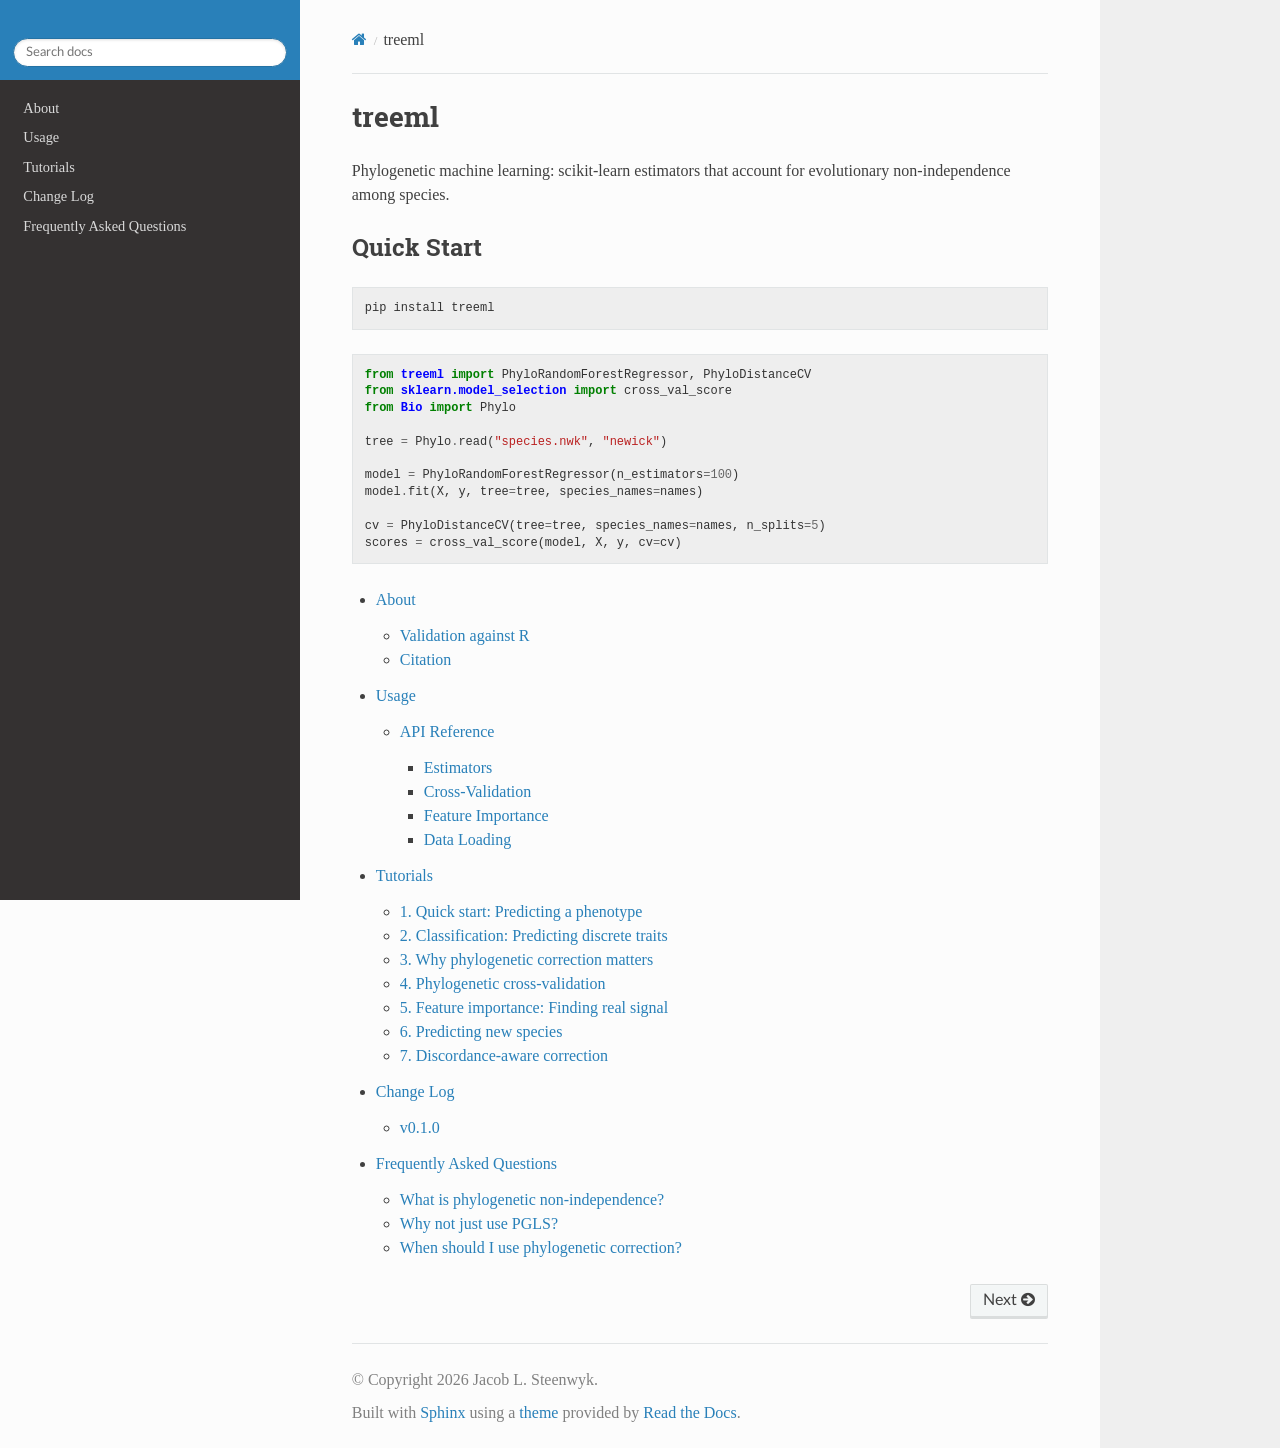
==== index.html @ 8e04c106 "Deploying to gh-pages from  @ e925adf69f812563e2891f5ac5f621427a673bbd 🚀" ====
<!DOCTYPE html>
<html class="writer-html5" lang="en" data-content_root="./">
<head>
  <meta charset="utf-8" /><meta name="viewport" content="width=device-width, initial-scale=1" />

  <meta name="viewport" content="width=device-width, initial-scale=1.0" />
  <title>treeml &mdash; treeml  documentation</title>
      <link rel="stylesheet" type="text/css" href="_static/pygments.css?v=b86133f3" />
      <link rel="stylesheet" type="text/css" href="_static/css/theme.css?v=9edc463e" />
      <link rel="stylesheet" type="text/css" href="_static/custom.css?v=970f03b7" />

  
      <script src="_static/jquery.js?v=5d32c60e"></script>
      <script src="_static/_sphinx_javascript_frameworks_compat.js?v=2cd50e6c"></script>
      <script src="_static/documentation_options.js?v=5929fcd5"></script>
      <script src="_static/doctools.js?v=fd6eb6e6"></script>
      <script src="_static/sphinx_highlight.js?v=6ffebe34"></script>
    <script src="_static/js/theme.js"></script>
    <link rel="index" title="Index" href="genindex.html" />
    <link rel="search" title="Search" href="search.html" />
    <link rel="next" title="About" href="about/index.html" /> 
</head>

<body class="wy-body-for-nav"> 
  <div class="wy-grid-for-nav">
    <nav data-toggle="wy-nav-shift" class="wy-nav-side">
      <div class="wy-side-scroll">
        <div class="wy-side-nav-search" >

          
          
          <a href="#">
            
          </a>
<div role="search">
  <form id="rtd-search-form" class="wy-form" action="search.html" method="get">
    <input type="text" name="q" placeholder="Search docs" aria-label="Search docs" />
    <input type="hidden" name="check_keywords" value="yes" />
    <input type="hidden" name="area" value="default" />
  </form>
</div>
        </div><div class="wy-menu wy-menu-vertical" data-spy="affix" role="navigation" aria-label="Navigation menu">
              <ul>
<li class="toctree-l1"><a class="reference internal" href="about/index.html">About</a></li>
<li class="toctree-l1"><a class="reference internal" href="usage/index.html">Usage</a></li>
<li class="toctree-l1"><a class="reference internal" href="tutorials/index.html">Tutorials</a></li>
<li class="toctree-l1"><a class="reference internal" href="change_log/index.html">Change Log</a></li>
<li class="toctree-l1"><a class="reference internal" href="frequently_asked_questions/index.html">Frequently Asked Questions</a></li>
</ul>

        </div>
      </div>
    </nav>

    <section data-toggle="wy-nav-shift" class="wy-nav-content-wrap"><nav class="wy-nav-top" aria-label="Mobile navigation menu" >
          <i data-toggle="wy-nav-top" class="fa fa-bars"></i>
          <a href="#">treeml</a>
      </nav>

      <div class="wy-nav-content">
        <div class="rst-content">
          <div role="navigation" aria-label="Page navigation">
  <ul class="wy-breadcrumbs">
      <li><a href="#" class="icon icon-home" aria-label="Home"></a></li>
      <li class="breadcrumb-item active">treeml</li>
      <li class="wy-breadcrumbs-aside">
      </li>
  </ul>
  <hr/>
</div>
          <div role="main" class="document" itemscope="itemscope" itemtype="http://schema.org/Article">
           <div itemprop="articleBody">
             
  <section id="treeml">
<h1>treeml<a class="headerlink" href="#treeml" title="Link to this heading"></a></h1>
<p>Phylogenetic machine learning: scikit-learn estimators that account for evolutionary
non-independence among species.</p>
<section id="quick-start">
<h2>Quick Start<a class="headerlink" href="#quick-start" title="Link to this heading"></a></h2>
<div class="highlight-shell notranslate"><div class="highlight"><pre><span></span>pip<span class="w"> </span>install<span class="w"> </span>treeml
</pre></div>
</div>
<div class="highlight-python notranslate"><div class="highlight"><pre><span></span><span class="kn">from</span><span class="w"> </span><span class="nn">treeml</span><span class="w"> </span><span class="kn">import</span> <span class="n">PhyloRandomForestRegressor</span><span class="p">,</span> <span class="n">PhyloDistanceCV</span>
<span class="kn">from</span><span class="w"> </span><span class="nn">sklearn.model_selection</span><span class="w"> </span><span class="kn">import</span> <span class="n">cross_val_score</span>
<span class="kn">from</span><span class="w"> </span><span class="nn">Bio</span><span class="w"> </span><span class="kn">import</span> <span class="n">Phylo</span>

<span class="n">tree</span> <span class="o">=</span> <span class="n">Phylo</span><span class="o">.</span><span class="n">read</span><span class="p">(</span><span class="s2">&quot;species.nwk&quot;</span><span class="p">,</span> <span class="s2">&quot;newick&quot;</span><span class="p">)</span>

<span class="n">model</span> <span class="o">=</span> <span class="n">PhyloRandomForestRegressor</span><span class="p">(</span><span class="n">n_estimators</span><span class="o">=</span><span class="mi">100</span><span class="p">)</span>
<span class="n">model</span><span class="o">.</span><span class="n">fit</span><span class="p">(</span><span class="n">X</span><span class="p">,</span> <span class="n">y</span><span class="p">,</span> <span class="n">tree</span><span class="o">=</span><span class="n">tree</span><span class="p">,</span> <span class="n">species_names</span><span class="o">=</span><span class="n">names</span><span class="p">)</span>

<span class="n">cv</span> <span class="o">=</span> <span class="n">PhyloDistanceCV</span><span class="p">(</span><span class="n">tree</span><span class="o">=</span><span class="n">tree</span><span class="p">,</span> <span class="n">species_names</span><span class="o">=</span><span class="n">names</span><span class="p">,</span> <span class="n">n_splits</span><span class="o">=</span><span class="mi">5</span><span class="p">)</span>
<span class="n">scores</span> <span class="o">=</span> <span class="n">cross_val_score</span><span class="p">(</span><span class="n">model</span><span class="p">,</span> <span class="n">X</span><span class="p">,</span> <span class="n">y</span><span class="p">,</span> <span class="n">cv</span><span class="o">=</span><span class="n">cv</span><span class="p">)</span>
</pre></div>
</div>
<div class="toctree-wrapper compound">
<ul>
<li class="toctree-l1"><a class="reference internal" href="about/index.html">About</a><ul>
<li class="toctree-l2"><a class="reference internal" href="about/index.html#validation-against-r">Validation against R</a></li>
<li class="toctree-l2"><a class="reference internal" href="about/index.html#citation">Citation</a></li>
</ul>
</li>
<li class="toctree-l1"><a class="reference internal" href="usage/index.html">Usage</a><ul>
<li class="toctree-l2"><a class="reference internal" href="usage/index.html#api-reference">API Reference</a><ul>
<li class="toctree-l3"><a class="reference internal" href="usage/index.html#estimators">Estimators</a></li>
<li class="toctree-l3"><a class="reference internal" href="usage/index.html#cross-validation">Cross-Validation</a></li>
<li class="toctree-l3"><a class="reference internal" href="usage/index.html#feature-importance">Feature Importance</a></li>
<li class="toctree-l3"><a class="reference internal" href="usage/index.html#data-loading">Data Loading</a></li>
</ul>
</li>
</ul>
</li>
<li class="toctree-l1"><a class="reference internal" href="tutorials/index.html">Tutorials</a><ul>
<li class="toctree-l2"><a class="reference internal" href="tutorials/index.html#quick-start-predicting-a-phenotype">1. Quick start: Predicting a phenotype</a></li>
<li class="toctree-l2"><a class="reference internal" href="tutorials/index.html#classification-predicting-discrete-traits">2. Classification: Predicting discrete traits</a></li>
<li class="toctree-l2"><a class="reference internal" href="tutorials/index.html#why-phylogenetic-correction-matters">3. Why phylogenetic correction matters</a></li>
<li class="toctree-l2"><a class="reference internal" href="tutorials/index.html#phylogenetic-cross-validation">4. Phylogenetic cross-validation</a></li>
<li class="toctree-l2"><a class="reference internal" href="tutorials/index.html#feature-importance-finding-real-signal">5. Feature importance: Finding real signal</a></li>
<li class="toctree-l2"><a class="reference internal" href="tutorials/index.html#predicting-new-species">6. Predicting new species</a></li>
<li class="toctree-l2"><a class="reference internal" href="tutorials/index.html#discordance-aware-correction">7. Discordance-aware correction</a></li>
</ul>
</li>
<li class="toctree-l1"><a class="reference internal" href="change_log/index.html">Change Log</a><ul>
<li class="toctree-l2"><a class="reference internal" href="change_log/index.html#v0-1-0">v0.1.0</a></li>
</ul>
</li>
<li class="toctree-l1"><a class="reference internal" href="frequently_asked_questions/index.html">Frequently Asked Questions</a><ul>
<li class="toctree-l2"><a class="reference internal" href="frequently_asked_questions/index.html#what-is-phylogenetic-non-independence">What is phylogenetic non-independence?</a></li>
<li class="toctree-l2"><a class="reference internal" href="frequently_asked_questions/index.html#why-not-just-use-pgls">Why not just use PGLS?</a></li>
<li class="toctree-l2"><a class="reference internal" href="frequently_asked_questions/index.html#when-should-i-use-phylogenetic-correction">When should I use phylogenetic correction?</a></li>
</ul>
</li>
</ul>
</div>
</section>
</section>


           </div>
          </div>
          <footer><div class="rst-footer-buttons" role="navigation" aria-label="Footer">
        <a href="about/index.html" class="btn btn-neutral float-right" title="About" accesskey="n" rel="next">Next <span class="fa fa-arrow-circle-right" aria-hidden="true"></span></a>
    </div>

  <hr/>

  <div role="contentinfo">
    <p>&#169; Copyright 2026 Jacob L. Steenwyk.</p>
  </div>

  Built with <a href="https://www.sphinx-doc.org/">Sphinx</a> using a
    <a href="https://github.com/readthedocs/sphinx_rtd_theme">theme</a>
    provided by <a href="https://readthedocs.org">Read the Docs</a>.
   

</footer>
        </div>
      </div>
    </section>
  </div>
  <script>
      jQuery(function () {
          SphinxRtdTheme.Navigation.enable(true);
      });
  </script> 

</body>
</html>
---- _static/pygments.css ----
pre { line-height: 125%; }
td.linenos .normal { color: inherit; background-color: transparent; padding-left: 5px; padding-right: 5px; }
span.linenos { color: inherit; background-color: transparent; padding-left: 5px; padding-right: 5px; }
td.linenos .special { color: #000000; background-color: #ffffc0; padding-left: 5px; padding-right: 5px; }
span.linenos.special { color: #000000; background-color: #ffffc0; padding-left: 5px; padding-right: 5px; }
.highlight .hll { background-color: #ffffcc }
.highlight { background: #f8f8f8; }
.highlight .c { color: #3D7B7B; font-style: italic } /* Comment */
.highlight .err { border: 1px solid #F00 } /* Error */
.highlight .k { color: #008000; font-weight: bold } /* Keyword */
.highlight .o { color: #666 } /* Operator */
.highlight .ch { color: #3D7B7B; font-style: italic } /* Comment.Hashbang */
.highlight .cm { color: #3D7B7B; font-style: italic } /* Comment.Multiline */
.highlight .cp { color: #9C6500 } /* Comment.Preproc */
.highlight .cpf { color: #3D7B7B; font-style: italic } /* Comment.PreprocFile */
.highlight .c1 { color: #3D7B7B; font-style: italic } /* Comment.Single */
.highlight .cs { color: #3D7B7B; font-style: italic } /* Comment.Special */
.highlight .gd { color: #A00000 } /* Generic.Deleted */
.highlight .ge { font-style: italic } /* Generic.Emph */
.highlight .ges { font-weight: bold; font-style: italic } /* Generic.EmphStrong */
.highlight .gr { color: #E40000 } /* Generic.Error */
.highlight .gh { color: #000080; font-weight: bold } /* Generic.Heading */
.highlight .gi { color: #008400 } /* Generic.Inserted */
.highlight .go { color: #717171 } /* Generic.Output */
.highlight .gp { color: #000080; font-weight: bold } /* Generic.Prompt */
.highlight .gs { font-weight: bold } /* Generic.Strong */
.highlight .gu { color: #800080; font-weight: bold } /* Generic.Subheading */
.highlight .gt { color: #04D } /* Generic.Traceback */
.highlight .kc { color: #008000; font-weight: bold } /* Keyword.Constant */
.highlight .kd { color: #008000; font-weight: bold } /* Keyword.Declaration */
.highlight .kn { color: #008000; font-weight: bold } /* Keyword.Namespace */
.highlight .kp { color: #008000 } /* Keyword.Pseudo */
.highlight .kr { color: #008000; font-weight: bold } /* Keyword.Reserved */
.highlight .kt { color: #B00040 } /* Keyword.Type */
.highlight .m { color: #666 } /* Literal.Number */
.highlight .s { color: #BA2121 } /* Literal.String */
.highlight .na { color: #687822 } /* Name.Attribute */
.highlight .nb { color: #008000 } /* Name.Builtin */
.highlight .nc { color: #00F; font-weight: bold } /* Name.Class */
.highlight .no { color: #800 } /* Name.Constant */
.highlight .nd { color: #A2F } /* Name.Decorator */
.highlight .ni { color: #717171; font-weight: bold } /* Name.Entity */
.highlight .ne { color: #CB3F38; font-weight: bold } /* Name.Exception */
.highlight .nf { color: #00F } /* Name.Function */
.highlight .nl { color: #767600 } /* Name.Label */
.highlight .nn { color: #00F; font-weight: bold } /* Name.Namespace */
.highlight .nt { color: #008000; font-weight: bold } /* Name.Tag */
.highlight .nv { color: #19177C } /* Name.Variable */
.highlight .ow { color: #A2F; font-weight: bold } /* Operator.Word */
.highlight .w { color: #BBB } /* Text.Whitespace */
.highlight .mb { color: #666 } /* Literal.Number.Bin */
.highlight .mf { color: #666 } /* Literal.Number.Float */
.highlight .mh { color: #666 } /* Literal.Number.Hex */
.highlight .mi { color: #666 } /* Literal.Number.Integer */
.highlight .mo { color: #666 } /* Literal.Number.Oct */
.highlight .sa { color: #BA2121 } /* Literal.String.Affix */
.highlight .sb { color: #BA2121 } /* Literal.String.Backtick */
.highlight .sc { color: #BA2121 } /* Literal.String.Char */
.highlight .dl { color: #BA2121 } /* Literal.String.Delimiter */
.highlight .sd { color: #BA2121; font-style: italic } /* Literal.String.Doc */
.highlight .s2 { color: #BA2121 } /* Literal.String.Double */
.highlight .se { color: #AA5D1F; font-weight: bold } /* Literal.String.Escape */
.highlight .sh { color: #BA2121 } /* Literal.String.Heredoc */
.highlight .si { color: #A45A77; font-weight: bold } /* Literal.String.Interpol */
.highlight .sx { color: #008000 } /* Literal.String.Other */
.highlight .sr { color: #A45A77 } /* Literal.String.Regex */
.highlight .s1 { color: #BA2121 } /* Literal.String.Single */
.highlight .ss { color: #19177C } /* Literal.String.Symbol */
.highlight .bp { color: #008000 } /* Name.Builtin.Pseudo */
.highlight .fm { color: #00F } /* Name.Function.Magic */
.highlight .vc { color: #19177C } /* Name.Variable.Class */
.highlight .vg { color: #19177C } /* Name.Variable.Global */
.highlight .vi { color: #19177C } /* Name.Variable.Instance */
.highlight .vm { color: #19177C } /* Name.Variable.Magic */
.highlight .il { color: #666 } /* Literal.Number.Integer.Long */
---- _static/css/theme.css ----
html{box-sizing:border-box}*,:after,:before{box-sizing:inherit}article,aside,details,figcaption,figure,footer,header,hgroup,nav,section{display:block}audio,canvas,video{display:inline-block;*display:inline;*zoom:1}[hidden],audio:not([controls]){display:none}*{-webkit-box-sizing:border-box;-moz-box-sizing:border-box;box-sizing:border-box}html{font-size:100%;-webkit-text-size-adjust:100%;-ms-text-size-adjust:100%}body{margin:0}a:active,a:hover{outline:0}abbr[title]{border-bottom:1px dotted}b,strong{font-weight:700}blockquote{margin:0}dfn{font-style:italic}ins{background:#ff9;text-decoration:none}ins,mark{color:#000}mark{background:#ff0;font-style:italic;font-weight:700}.rst-content code,.rst-content tt,code,kbd,pre,samp{font-family:monospace,serif;_font-family:courier new,monospace;font-size:1em}pre{white-space:pre}q{quotes:none}q:after,q:before{content:"";content:none}small{font-size:85%}sub,sup{font-size:75%;line-height:0;position:relative;vertical-align:baseline}sup{top:-.5em}sub{bottom:-.25em}dl,ol,ul{margin:0;padding:0;list-style:none;list-style-image:none}li{list-style:none}dd{margin:0}img{border:0;-ms-interpolation-mode:bicubic;vertical-align:middle;max-width:100%}svg:not(:root){overflow:hidden}figure,form{margin:0}label{cursor:pointer}button,input,select,textarea{font-size:100%;margin:0;vertical-align:baseline;*vertical-align:middle}button,input{line-height:normal}button,input[type=button],input[type=reset],input[type=submit]{cursor:pointer;-webkit-appearance:button;*overflow:visible}button[disabled],input[disabled]{cursor:default}input[type=search]{-webkit-appearance:textfield;-moz-box-sizing:content-box;-webkit-box-sizing:content-box;box-sizing:content-box}textarea{resize:vertical}table{border-collapse:collapse;border-spacing:0}td{vertical-align:top}.chromeframe{margin:.2em 0;background:#ccc;color:#000;padding:.2em 0}.ir{display:block;border:0;text-indent:-999em;overflow:hidden;background-color:transparent;background-repeat:no-repeat;text-align:left;direction:ltr;*line-height:0}.ir br{display:none}.hidden{display:none!important;visibility:hidden}.visuallyhidden{border:0;clip:rect(0 0 0 0);height:1px;margin:-1px;overflow:hidden;padding:0;position:absolute;width:1px}.visuallyhidden.focusable:active,.visuallyhidden.focusable:focus{clip:auto;height:auto;margin:0;overflow:visible;position:static;width:auto}.invisible{visibility:hidden}.relative{position:relative}big,small{font-size:100%}@media print{body,html,section{background:none!important}*{box-shadow:none!important;text-shadow:none!important;filter:none!important;-ms-filter:none!important}a,a:visited{text-decoration:underline}.ir a:after,a[href^="#"]:after,a[href^="javascript:"]:after{content:""}blockquote,pre{page-break-inside:avoid}thead{display:table-header-group}img,tr{page-break-inside:avoid}img{max-width:100%!important}@page{margin:.5cm}.rst-content .toctree-wrapper>p.caption,h2,h3,p{orphans:3;widows:3}.rst-content .toctree-wrapper>p.caption,h2,h3{page-break-after:avoid}}.btn,.fa:before,.icon:before,.rst-content .admonition,.rst-content .admonition-title:before,.rst-content .admonition-todo,.rst-content .attention,.rst-content .caution,.rst-content .code-block-caption .headerlink:before,.rst-content .danger,.rst-content .eqno .headerlink:before,.rst-content .error,.rst-content .hint,.rst-content .important,.rst-content .note,.rst-content .seealso,.rst-content .tip,.rst-content .warning,.rst-content code.download span:first-child:before,.rst-content dl dt .headerlink:before,.rst-content h1 .headerlink:before,.rst-content h2 .headerlink:before,.rst-content h3 .headerlink:before,.rst-content h4 .headerlink:before,.rst-content h5 .headerlink:before,.rst-content h6 .headerlink:before,.rst-content p.caption .headerlink:before,.rst-content p .headerlink:before,.rst-content table>caption .headerlink:before,.rst-content tt.download span:first-child:before,.wy-alert,.wy-dropdown .caret:before,.wy-inline-validate.wy-inline-validate-danger .wy-input-context:before,.wy-inline-validate.wy-inline-validate-info .wy-input-context:before,.wy-inline-validate.wy-inline-validate-success .wy-input-context:before,.wy-inline-validate.wy-inline-validate-warning .wy-input-context:before,.wy-menu-vertical li.current>a button.toctree-expand:before,.wy-menu-vertical li.on a button.toctree-expand:before,.wy-menu-vertical li button.toctree-expand:before,input[type=color],input[type=date],input[type=datetime-local],input[type=datetime],input[type=email],input[type=month],input[type=number],input[type=password],input[type=search],input[type=tel],input[type=text],input[type=time],input[type=url],input[type=week],select,textarea{-webkit-font-smoothing:antialiased}.clearfix{*zoom:1}.clearfix:after,.clearfix:before{display:table;content:""}.clearfix:after{clear:both}/*!
 *  Font Awesome 4.7.0 by @davegandy - http://fontawesome.io - @fontawesome
 *  License - http://fontawesome.io/license (Font: SIL OFL 1.1, CSS: MIT License)
 */@font-face{font-family:FontAwesome;src:url(fonts/fontawesome-webfont.eot?674f50d287a8c48dc19ba404d20fe713);src:url(fonts/fontawesome-webfont.eot?674f50d287a8c48dc19ba404d20fe713?#iefix&v=4.7.0) format("embedded-opentype"),url(fonts/fontawesome-webfont.woff2?af7ae505a9eed503f8b8e6982036873e) format("woff2"),url(fonts/fontawesome-webfont.woff?fee66e712a8a08eef5805a46892932ad) format("woff"),url(fonts/fontawesome-webfont.ttf?b06871f281fee6b241d60582ae9369b9) format("truetype"),url(fonts/fontawesome-webfont.svg?912ec66d7572ff821749319396470bde#fontawesomeregular) format("svg");font-weight:400;font-style:normal}.fa,.icon,.rst-content .admonition-title,.rst-content .code-block-caption .headerlink,.rst-content .eqno .headerlink,.rst-content code.download span:first-child,.rst-content dl dt .headerlink,.rst-content h1 .headerlink,.rst-content h2 .headerlink,.rst-content h3 .headerlink,.rst-content h4 .headerlink,.rst-content h5 .headerlink,.rst-content h6 .headerlink,.rst-content p.caption .headerlink,.rst-content p .headerlink,.rst-content table>caption .headerlink,.rst-content tt.download span:first-child,.wy-menu-vertical li.current>a button.toctree-expand,.wy-menu-vertical li.on a button.toctree-expand,.wy-menu-vertical li button.toctree-expand{display:inline-block;font:normal normal normal 14px/1 FontAwesome;font-size:inherit;text-rendering:auto;-webkit-font-smoothing:antialiased;-moz-osx-font-smoothing:grayscale}.fa-lg{font-size:1.33333em;line-height:.75em;vertical-align:-15%}.fa-2x{font-size:2em}.fa-3x{font-size:3em}.fa-4x{font-size:4em}.fa-5x{font-size:5em}.fa-fw{width:1.28571em;text-align:center}.fa-ul{padding-left:0;margin-left:2.14286em;list-style-type:none}.fa-ul>li{position:relative}.fa-li{position:absolute;left:-2.14286em;width:2.14286em;top:.14286em;text-align:center}.fa-li.fa-lg{left:-1.85714em}.fa-border{padding:.2em .25em .15em;border:.08em solid #eee;border-radius:.1em}.fa-pull-left{float:left}.fa-pull-right{float:right}.fa-pull-left.icon,.fa.fa-pull-left,.rst-content .code-block-caption .fa-pull-left.headerlink,.rst-content .eqno .fa-pull-left.headerlink,.rst-content .fa-pull-left.admonition-title,.rst-content code.download span.fa-pull-left:first-child,.rst-content dl dt .fa-pull-left.headerlink,.rst-content h1 .fa-pull-left.headerlink,.rst-content h2 .fa-pull-left.headerlink,.rst-content h3 .fa-pull-left.headerlink,.rst-content h4 .fa-pull-left.headerlink,.rst-content h5 .fa-pull-left.headerlink,.rst-content h6 .fa-pull-left.headerlink,.rst-content p .fa-pull-left.headerlink,.rst-content table>caption .fa-pull-left.headerlink,.rst-content tt.download span.fa-pull-left:first-child,.wy-menu-vertical li.current>a button.fa-pull-left.toctree-expand,.wy-menu-vertical li.on a button.fa-pull-left.toctree-expand,.wy-menu-vertical li button.fa-pull-left.toctree-expand{margin-right:.3em}.fa-pull-right.icon,.fa.fa-pull-right,.rst-content .code-block-caption .fa-pull-right.headerlink,.rst-content .eqno .fa-pull-right.headerlink,.rst-content .fa-pull-right.admonition-title,.rst-content code.download span.fa-pull-right:first-child,.rst-content dl dt .fa-pull-right.headerlink,.rst-content h1 .fa-pull-right.headerlink,.rst-content h2 .fa-pull-right.headerlink,.rst-content h3 .fa-pull-right.headerlink,.rst-content h4 .fa-pull-right.headerlink,.rst-content h5 .fa-pull-right.headerlink,.rst-content h6 .fa-pull-right.headerlink,.rst-content p .fa-pull-right.headerlink,.rst-content table>caption .fa-pull-right.headerlink,.rst-content tt.download span.fa-pull-right:first-child,.wy-menu-vertical li.current>a button.fa-pull-right.toctree-expand,.wy-menu-vertical li.on a button.fa-pull-right.toctree-expand,.wy-menu-vertical li button.fa-pull-right.toctree-expand{margin-left:.3em}.pull-right{float:right}.pull-left{float:left}.fa.pull-left,.pull-left.icon,.rst-content .code-block-caption .pull-left.headerlink,.rst-content .eqno .pull-left.headerlink,.rst-content .pull-left.admonition-title,.rst-content code.download span.pull-left:first-child,.rst-content dl dt .pull-left.headerlink,.rst-content h1 .pull-left.headerlink,.rst-content h2 .pull-left.headerlink,.rst-content h3 .pull-left.headerlink,.rst-content h4 .pull-left.headerlink,.rst-content h5 .pull-left.headerlink,.rst-content h6 .pull-left.headerlink,.rst-content p .pull-left.headerlink,.rst-content table>caption .pull-left.headerlink,.rst-content tt.download span.pull-left:first-child,.wy-menu-vertical li.current>a button.pull-left.toctree-expand,.wy-menu-vertical li.on a button.pull-left.toctree-expand,.wy-menu-vertical li button.pull-left.toctree-expand{margin-right:.3em}.fa.pull-right,.pull-right.icon,.rst-content .code-block-caption .pull-right.headerlink,.rst-content .eqno .pull-right.headerlink,.rst-content .pull-right.admonition-title,.rst-content code.download span.pull-right:first-child,.rst-content dl dt .pull-right.headerlink,.rst-content h1 .pull-right.headerlink,.rst-content h2 .pull-right.headerlink,.rst-content h3 .pull-right.headerlink,.rst-content h4 .pull-right.headerlink,.rst-content h5 .pull-right.headerlink,.rst-content h6 .pull-right.headerlink,.rst-content p .pull-right.headerlink,.rst-content table>caption .pull-right.headerlink,.rst-content tt.download span.pull-right:first-child,.wy-menu-vertical li.current>a button.pull-right.toctree-expand,.wy-menu-vertical li.on a button.pull-right.toctree-expand,.wy-menu-vertical li button.pull-right.toctree-expand{margin-left:.3em}.fa-spin{-webkit-animation:fa-spin 2s linear infinite;animation:fa-spin 2s linear infinite}.fa-pulse{-webkit-animation:fa-spin 1s steps(8) infinite;animation:fa-spin 1s steps(8) infinite}@-webkit-keyframes fa-spin{0%{-webkit-transform:rotate(0deg);transform:rotate(0deg)}to{-webkit-transform:rotate(359deg);transform:rotate(359deg)}}@keyframes fa-spin{0%{-webkit-transform:rotate(0deg);transform:rotate(0deg)}to{-webkit-transform:rotate(359deg);transform:rotate(359deg)}}.fa-rotate-90{-ms-filter:"progid:DXImageTransform.Microsoft.BasicImage(rotation=1)";-webkit-transform:rotate(90deg);-ms-transform:rotate(90deg);transform:rotate(90deg)}.fa-rotate-180{-ms-filter:"progid:DXImageTransform.Microsoft.BasicImage(rotation=2)";-webkit-transform:rotate(180deg);-ms-transform:rotate(180deg);transform:rotate(180deg)}.fa-rotate-270{-ms-filter:"progid:DXImageTransform.Microsoft.BasicImage(rotation=3)";-webkit-transform:rotate(270deg);-ms-transform:rotate(270deg);transform:rotate(270deg)}.fa-flip-horizontal{-ms-filter:"progid:DXImageTransform.Microsoft.BasicImage(rotation=0, mirror=1)";-webkit-transform:scaleX(-1);-ms-transform:scaleX(-1);transform:scaleX(-1)}.fa-flip-vertical{-ms-filter:"progid:DXImageTransform.Microsoft.BasicImage(rotation=2, mirror=1)";-webkit-transform:scaleY(-1);-ms-transform:scaleY(-1);transform:scaleY(-1)}:root .fa-flip-horizontal,:root .fa-flip-vertical,:root .fa-rotate-90,:root .fa-rotate-180,:root .fa-rotate-270{filter:none}.fa-stack{position:relative;display:inline-block;width:2em;height:2em;line-height:2em;vertical-align:middle}.fa-stack-1x,.fa-stack-2x{position:absolute;left:0;width:100%;text-align:center}.fa-stack-1x{line-height:inherit}.fa-stack-2x{font-size:2em}.fa-inverse{color:#fff}.fa-glass:before{content:""}.fa-music:before{content:""}.fa-search:before,.icon-search:before{content:""}.fa-envelope-o:before{content:""}.fa-heart:before{content:""}.fa-star:before{content:""}.fa-star-o:before{content:""}.fa-user:before{content:""}.fa-film:before{content:""}.fa-th-large:before{content:""}.fa-th:before{content:""}.fa-th-list:before{content:""}.fa-check:before{content:""}.fa-close:before,.fa-remove:before,.fa-times:before{content:""}.fa-search-plus:before{content:""}.fa-search-minus:before{content:""}.fa-power-off:before{content:""}.fa-signal:before{content:""}.fa-cog:before,.fa-gear:before{content:""}.fa-trash-o:before{content:""}.fa-home:before,.icon-home:before{content:""}.fa-file-o:before{content:""}.fa-clock-o:before{content:""}.fa-road:before{content:""}.fa-download:before,.rst-content code.download span:first-child:before,.rst-content tt.download span:first-child:before{content:""}.fa-arrow-circle-o-down:before{content:""}.fa-arrow-circle-o-up:before{content:""}.fa-inbox:before{content:""}.fa-play-circle-o:before{content:""}.fa-repeat:before,.fa-rotate-right:before{content:""}.fa-refresh:before{content:""}.fa-list-alt:before{content:""}.fa-lock:before{content:""}.fa-flag:before{content:""}.fa-headphones:before{content:""}.fa-volume-off:before{content:""}.fa-volume-down:before{content:""}.fa-volume-up:before{content:""}.fa-qrcode:before{content:""}.fa-barcode:before{content:""}.fa-tag:before{content:""}.fa-tags:before{content:""}.fa-book:before,.icon-book:before{content:""}.fa-bookmark:before{content:""}.fa-print:before{content:""}.fa-camera:before{content:""}.fa-font:before{content:""}.fa-bold:before{content:""}.fa-italic:before{content:""}.fa-text-height:before{content:""}.fa-text-width:before{content:""}.fa-align-left:before{content:""}.fa-align-center:before{content:""}.fa-align-right:before{content:""}.fa-align-justify:before{content:""}.fa-list:before{content:""}.fa-dedent:before,.fa-outdent:before{content:""}.fa-indent:before{content:""}.fa-video-camera:before{content:""}.fa-image:before,.fa-photo:before,.fa-picture-o:before{content:""}.fa-pencil:before{content:""}.fa-map-marker:before{content:""}.fa-adjust:before{content:""}.fa-tint:before{content:""}.fa-edit:before,.fa-pencil-square-o:before{content:""}.fa-share-square-o:before{content:""}.fa-check-square-o:before{content:""}.fa-arrows:before{content:""}.fa-step-backward:before{content:""}.fa-fast-backward:before{content:""}.fa-backward:before{content:""}.fa-play:before{content:""}.fa-pause:before{content:""}.fa-stop:before{content:""}.fa-forward:before{content:""}.fa-fast-forward:before{content:""}.fa-step-forward:before{content:""}.fa-eject:before{content:""}.fa-chevron-left:before{content:""}.fa-chevron-right:before{content:""}.fa-plus-circle:before{content:""}.fa-minus-circle:before{content:""}.fa-times-circle:before,.wy-inline-validate.wy-inline-validate-danger .wy-input-context:before{content:""}.fa-check-circle:before,.wy-inline-validate.wy-inline-validate-success .wy-input-context:before{content:""}.fa-question-circle:before{content:""}.fa-info-circle:before{content:""}.fa-crosshairs:before{content:""}.fa-times-circle-o:before{content:""}.fa-check-circle-o:before{content:""}.fa-ban:before{content:""}.fa-arrow-left:before{content:""}.fa-arrow-right:before{content:""}.fa-arrow-up:before{content:""}.fa-arrow-down:before{content:""}.fa-mail-forward:before,.fa-share:before{content:""}.fa-expand:before{content:""}.fa-compress:before{content:""}.fa-plus:before{content:""}.fa-minus:before{content:""}.fa-asterisk:before{content:""}.fa-exclamation-circle:before,.rst-content .admonition-title:before,.wy-inline-validate.wy-inline-validate-info .wy-input-context:before,.wy-inline-validate.wy-inline-validate-warning .wy-input-context:before{content:""}.fa-gift:before{content:""}.fa-leaf:before{content:""}.fa-fire:before,.icon-fire:before{content:""}.fa-eye:before{content:""}.fa-eye-slash:before{content:""}.fa-exclamation-triangle:before,.fa-warning:before{content:""}.fa-plane:before{content:""}.fa-calendar:before{content:""}.fa-random:before{content:""}.fa-comment:before{content:""}.fa-magnet:before{content:""}.fa-chevron-up:before{content:""}.fa-chevron-down:before{content:""}.fa-retweet:before{content:""}.fa-shopping-cart:before{content:""}.fa-folder:before{content:""}.fa-folder-open:before{content:""}.fa-arrows-v:before{content:""}.fa-arrows-h:before{content:""}.fa-bar-chart-o:before,.fa-bar-chart:before{content:""}.fa-twitter-square:before{content:""}.fa-facebook-square:before{content:""}.fa-camera-retro:before{content:""}.fa-key:before{content:""}.fa-cogs:before,.fa-gears:before{content:""}.fa-comments:before{content:""}.fa-thumbs-o-up:before{content:""}.fa-thumbs-o-down:before{content:""}.fa-star-half:before{content:""}.fa-heart-o:before{content:""}.fa-sign-out:before{content:""}.fa-linkedin-square:before{content:""}.fa-thumb-tack:before{content:""}.fa-external-link:before{content:""}.fa-sign-in:before{content:""}.fa-trophy:before{content:""}.fa-github-square:before{content:""}.fa-upload:before{content:""}.fa-lemon-o:before{content:""}.fa-phone:before{content:""}.fa-square-o:before{content:""}.fa-bookmark-o:before{content:""}.fa-phone-square:before{content:""}.fa-twitter:before{content:""}.fa-facebook-f:before,.fa-facebook:before{content:""}.fa-github:before,.icon-github:before{content:""}.fa-unlock:before{content:""}.fa-credit-card:before{content:""}.fa-feed:before,.fa-rss:before{content:""}.fa-hdd-o:before{content:""}.fa-bullhorn:before{content:""}.fa-bell:before{content:""}.fa-certificate:before{content:""}.fa-hand-o-right:before{content:""}.fa-hand-o-left:before{content:""}.fa-hand-o-up:before{content:""}.fa-hand-o-down:before{content:""}.fa-arrow-circle-left:before,.icon-circle-arrow-left:before{content:""}.fa-arrow-circle-right:before,.icon-circle-arrow-right:before{content:""}.fa-arrow-circle-up:before{content:""}.fa-arrow-circle-down:before{content:""}.fa-globe:before{content:""}.fa-wrench:before{content:""}.fa-tasks:before{content:""}.fa-filter:before{content:""}.fa-briefcase:before{content:""}.fa-arrows-alt:before{content:""}.fa-group:before,.fa-users:before{content:""}.fa-chain:before,.fa-link:before,.icon-link:before{content:""}.fa-cloud:before{content:""}.fa-flask:before{content:""}.fa-cut:before,.fa-scissors:before{content:""}.fa-copy:before,.fa-files-o:before{content:""}.fa-paperclip:before{content:""}.fa-floppy-o:before,.fa-save:before{content:""}.fa-square:before{content:""}.fa-bars:before,.fa-navicon:before,.fa-reorder:before{content:""}.fa-list-ul:before{content:""}.fa-list-ol:before{content:""}.fa-strikethrough:before{content:""}.fa-underline:before{content:""}.fa-table:before{content:""}.fa-magic:before{content:""}.fa-truck:before{content:""}.fa-pinterest:before{content:""}.fa-pinterest-square:before{content:""}.fa-google-plus-square:before{content:""}.fa-google-plus:before{content:""}.fa-money:before{content:""}.fa-caret-down:before,.icon-caret-down:before,.wy-dropdown .caret:before{content:""}.fa-caret-up:before{content:""}.fa-caret-left:before{content:""}.fa-caret-right:before{content:""}.fa-columns:before{content:""}.fa-sort:before,.fa-unsorted:before{content:""}.fa-sort-desc:before,.fa-sort-down:before{content:""}.fa-sort-asc:before,.fa-sort-up:before{content:""}.fa-envelope:before{content:""}.fa-linkedin:before{content:""}.fa-rotate-left:before,.fa-undo:before{content:""}.fa-gavel:before,.fa-legal:before{content:""}.fa-dashboard:before,.fa-tachometer:before{content:""}.fa-comment-o:before{content:""}.fa-comments-o:before{content:""}.fa-bolt:before,.fa-flash:before{content:""}.fa-sitemap:before{content:""}.fa-umbrella:before{content:""}.fa-clipboard:before,.fa-paste:before{content:""}.fa-lightbulb-o:before{content:""}.fa-exchange:before{content:""}.fa-cloud-download:before{content:""}.fa-cloud-upload:before{content:""}.fa-user-md:before{content:""}.fa-stethoscope:before{content:""}.fa-suitcase:before{content:""}.fa-bell-o:before{content:""}.fa-coffee:before{content:""}.fa-cutlery:before{content:""}.fa-file-text-o:before{content:""}.fa-building-o:before{content:""}.fa-hospital-o:before{content:""}.fa-ambulance:before{content:""}.fa-medkit:before{content:""}.fa-fighter-jet:before{content:""}.fa-beer:before{content:""}.fa-h-square:before{content:""}.fa-plus-square:before{content:""}.fa-angle-double-left:before{content:""}.fa-angle-double-right:before{content:""}.fa-angle-double-up:before{content:""}.fa-angle-double-down:before{content:""}.fa-angle-left:before{content:""}.fa-angle-right:before{content:""}.fa-angle-up:before{content:""}.fa-angle-down:before{content:""}.fa-desktop:before{content:""}.fa-laptop:before{content:""}.fa-tablet:before{content:""}.fa-mobile-phone:before,.fa-mobile:before{content:""}.fa-circle-o:before{content:""}.fa-quote-left:before{content:""}.fa-quote-right:before{content:""}.fa-spinner:before{content:""}.fa-circle:before{content:""}.fa-mail-reply:before,.fa-reply:before{content:""}.fa-github-alt:before{content:""}.fa-folder-o:before{content:""}.fa-folder-open-o:before{content:""}.fa-smile-o:before{content:""}.fa-frown-o:before{content:""}.fa-meh-o:before{content:""}.fa-gamepad:before{content:""}.fa-keyboard-o:before{content:""}.fa-flag-o:before{content:""}.fa-flag-checkered:before{content:""}.fa-terminal:before{content:""}.fa-code:before{content:""}.fa-mail-reply-all:before,.fa-reply-all:before{content:""}.fa-star-half-empty:before,.fa-star-half-full:before,.fa-star-half-o:before{content:""}.fa-location-arrow:before{content:""}.fa-crop:before{content:""}.fa-code-fork:before{content:""}.fa-chain-broken:before,.fa-unlink:before{content:""}.fa-question:before{content:""}.fa-info:before{content:""}.fa-exclamation:before{content:""}.fa-superscript:before{content:""}.fa-subscript:before{content:""}.fa-eraser:before{content:""}.fa-puzzle-piece:before{content:""}.fa-microphone:before{content:""}.fa-microphone-slash:before{content:""}.fa-shield:before{content:""}.fa-calendar-o:before{content:""}.fa-fire-extinguisher:before{content:""}.fa-rocket:before{content:""}.fa-maxcdn:before{content:""}.fa-chevron-circle-left:before{content:""}.fa-chevron-circle-right:before{content:""}.fa-chevron-circle-up:before{content:""}.fa-chevron-circle-down:before{content:""}.fa-html5:before{content:""}.fa-css3:before{content:""}.fa-anchor:before{content:""}.fa-unlock-alt:before{content:""}.fa-bullseye:before{content:""}.fa-ellipsis-h:before{content:""}.fa-ellipsis-v:before{content:""}.fa-rss-square:before{content:""}.fa-play-circle:before{content:""}.fa-ticket:before{content:""}.fa-minus-square:before{content:""}.fa-minus-square-o:before,.wy-menu-vertical li.current>a button.toctree-expand:before,.wy-menu-vertical li.on a button.toctree-expand:before{content:""}.fa-level-up:before{content:""}.fa-level-down:before{content:""}.fa-check-square:before{content:""}.fa-pencil-square:before{content:""}.fa-external-link-square:before{content:""}.fa-share-square:before{content:""}.fa-compass:before{content:""}.fa-caret-square-o-down:before,.fa-toggle-down:before{content:""}.fa-caret-square-o-up:before,.fa-toggle-up:before{content:""}.fa-caret-square-o-right:before,.fa-toggle-right:before{content:""}.fa-eur:before,.fa-euro:before{content:""}.fa-gbp:before{content:""}.fa-dollar:before,.fa-usd:before{content:""}.fa-inr:before,.fa-rupee:before{content:""}.fa-cny:before,.fa-jpy:before,.fa-rmb:before,.fa-yen:before{content:""}.fa-rouble:before,.fa-rub:before,.fa-ruble:before{content:""}.fa-krw:before,.fa-won:before{content:""}.fa-bitcoin:before,.fa-btc:before{content:""}.fa-file:before{content:""}.fa-file-text:before{content:""}.fa-sort-alpha-asc:before{content:""}.fa-sort-alpha-desc:before{content:""}.fa-sort-amount-asc:before{content:""}.fa-sort-amount-desc:before{content:""}.fa-sort-numeric-asc:before{content:""}.fa-sort-numeric-desc:before{content:""}.fa-thumbs-up:before{content:""}.fa-thumbs-down:before{content:""}.fa-youtube-square:before{content:""}.fa-youtube:before{content:""}.fa-xing:before{content:""}.fa-xing-square:before{content:""}.fa-youtube-play:before{content:""}.fa-dropbox:before{content:""}.fa-stack-overflow:before{content:""}.fa-instagram:before{content:""}.fa-flickr:before{content:""}.fa-adn:before{content:""}.fa-bitbucket:before,.icon-bitbucket:before{content:""}.fa-bitbucket-square:before{content:""}.fa-tumblr:before{content:""}.fa-tumblr-square:before{content:""}.fa-long-arrow-down:before{content:""}.fa-long-arrow-up:before{content:""}.fa-long-arrow-left:before{content:""}.fa-long-arrow-right:before{content:""}.fa-apple:before{content:""}.fa-windows:before{content:""}.fa-android:before{content:""}.fa-linux:before{content:""}.fa-dribbble:before{content:""}.fa-skype:before{content:""}.fa-foursquare:before{content:""}.fa-trello:before{content:""}.fa-female:before{content:""}.fa-male:before{content:""}.fa-gittip:before,.fa-gratipay:before{content:""}.fa-sun-o:before{content:""}.fa-moon-o:before{content:""}.fa-archive:before{content:""}.fa-bug:before{content:""}.fa-vk:before{content:""}.fa-weibo:before{content:""}.fa-renren:before{content:""}.fa-pagelines:before{content:""}.fa-stack-exchange:before{content:""}.fa-arrow-circle-o-right:before{content:""}.fa-arrow-circle-o-left:before{content:""}.fa-caret-square-o-left:before,.fa-toggle-left:before{content:""}.fa-dot-circle-o:before{content:""}.fa-wheelchair:before{content:""}.fa-vimeo-square:before{content:""}.fa-try:before,.fa-turkish-lira:before{content:""}.fa-plus-square-o:before,.wy-menu-vertical li button.toctree-expand:before{content:""}.fa-space-shuttle:before{content:""}.fa-slack:before{content:""}.fa-envelope-square:before{content:""}.fa-wordpress:before{content:""}.fa-openid:before{content:""}.fa-bank:before,.fa-institution:before,.fa-university:before{content:""}.fa-graduation-cap:before,.fa-mortar-board:before{content:""}.fa-yahoo:before{content:""}.fa-google:before{content:""}.fa-reddit:before{content:""}.fa-reddit-square:before{content:""}.fa-stumbleupon-circle:before{content:""}.fa-stumbleupon:before{content:""}.fa-delicious:before{content:""}.fa-digg:before{content:""}.fa-pied-piper-pp:before{content:""}.fa-pied-piper-alt:before{content:""}.fa-drupal:before{content:""}.fa-joomla:before{content:""}.fa-language:before{content:""}.fa-fax:before{content:""}.fa-building:before{content:""}.fa-child:before{content:""}.fa-paw:before{content:""}.fa-spoon:before{content:""}.fa-cube:before{content:""}.fa-cubes:before{content:""}.fa-behance:before{content:""}.fa-behance-square:before{content:""}.fa-steam:before{content:""}.fa-steam-square:before{content:""}.fa-recycle:before{content:""}.fa-automobile:before,.fa-car:before{content:""}.fa-cab:before,.fa-taxi:before{content:""}.fa-tree:before{content:""}.fa-spotify:before{content:""}.fa-deviantart:before{content:""}.fa-soundcloud:before{content:""}.fa-database:before{content:""}.fa-file-pdf-o:before{content:""}.fa-file-word-o:before{content:""}.fa-file-excel-o:before{content:""}.fa-file-powerpoint-o:before{content:""}.fa-file-image-o:before,.fa-file-photo-o:before,.fa-file-picture-o:before{content:""}.fa-file-archive-o:before,.fa-file-zip-o:before{content:""}.fa-file-audio-o:before,.fa-file-sound-o:before{content:""}.fa-file-movie-o:before,.fa-file-video-o:before{content:""}.fa-file-code-o:before{content:""}.fa-vine:before{content:""}.fa-codepen:before{content:""}.fa-jsfiddle:before{content:""}.fa-life-bouy:before,.fa-life-buoy:before,.fa-life-ring:before,.fa-life-saver:before,.fa-support:before{content:""}.fa-circle-o-notch:before{content:""}.fa-ra:before,.fa-rebel:before,.fa-resistance:before{content:""}.fa-empire:before,.fa-ge:before{content:""}.fa-git-square:before{content:""}.fa-git:before{content:""}.fa-hacker-news:before,.fa-y-combinator-square:before,.fa-yc-square:before{content:""}.fa-tencent-weibo:before{content:""}.fa-qq:before{content:""}.fa-wechat:before,.fa-weixin:before{content:""}.fa-paper-plane:before,.fa-send:before{content:""}.fa-paper-plane-o:before,.fa-send-o:before{content:""}.fa-history:before{content:""}.fa-circle-thin:before{content:""}.fa-header:before{content:""}.fa-paragraph:before{content:""}.fa-sliders:before{content:""}.fa-share-alt:before{content:""}.fa-share-alt-square:before{content:""}.fa-bomb:before{content:""}.fa-futbol-o:before,.fa-soccer-ball-o:before{content:""}.fa-tty:before{content:""}.fa-binoculars:before{content:""}.fa-plug:before{content:""}.fa-slideshare:before{content:""}.fa-twitch:before{content:""}.fa-yelp:before{content:""}.fa-newspaper-o:before{content:""}.fa-wifi:before{content:""}.fa-calculator:before{content:""}.fa-paypal:before{content:""}.fa-google-wallet:before{content:""}.fa-cc-visa:before{content:""}.fa-cc-mastercard:before{content:""}.fa-cc-discover:before{content:""}.fa-cc-amex:before{content:""}.fa-cc-paypal:before{content:""}.fa-cc-stripe:before{content:""}.fa-bell-slash:before{content:""}.fa-bell-slash-o:before{content:""}.fa-trash:before{content:""}.fa-copyright:before{content:""}.fa-at:before{content:""}.fa-eyedropper:before{content:""}.fa-paint-brush:before{content:""}.fa-birthday-cake:before{content:""}.fa-area-chart:before{content:""}.fa-pie-chart:before{content:""}.fa-line-chart:before{content:""}.fa-lastfm:before{content:""}.fa-lastfm-square:before{content:""}.fa-toggle-off:before{content:""}.fa-toggle-on:before{content:""}.fa-bicycle:before{content:""}.fa-bus:before{content:""}.fa-ioxhost:before{content:""}.fa-angellist:before{content:""}.fa-cc:before{content:""}.fa-ils:before,.fa-shekel:before,.fa-sheqel:before{content:""}.fa-meanpath:before{content:""}.fa-buysellads:before{content:""}.fa-connectdevelop:before{content:""}.fa-dashcube:before{content:""}.fa-forumbee:before{content:""}.fa-leanpub:before{content:""}.fa-sellsy:before{content:""}.fa-shirtsinbulk:before{content:""}.fa-simplybuilt:before{content:""}.fa-skyatlas:before{content:""}.fa-cart-plus:before{content:""}.fa-cart-arrow-down:before{content:""}.fa-diamond:before{content:""}.fa-ship:before{content:""}.fa-user-secret:before{content:""}.fa-motorcycle:before{content:""}.fa-street-view:before{content:""}.fa-heartbeat:before{content:""}.fa-venus:before{content:""}.fa-mars:before{content:""}.fa-mercury:before{content:""}.fa-intersex:before,.fa-transgender:before{content:""}.fa-transgender-alt:before{content:""}.fa-venus-double:before{content:""}.fa-mars-double:before{content:""}.fa-venus-mars:before{content:""}.fa-mars-stroke:before{content:""}.fa-mars-stroke-v:before{content:""}.fa-mars-stroke-h:before{content:""}.fa-neuter:before{content:""}.fa-genderless:before{content:""}.fa-facebook-official:before{content:""}.fa-pinterest-p:before{content:""}.fa-whatsapp:before{content:""}.fa-server:before{content:""}.fa-user-plus:before{content:""}.fa-user-times:before{content:""}.fa-bed:before,.fa-hotel:before{content:""}.fa-viacoin:before{content:""}.fa-train:before{content:""}.fa-subway:before{content:""}.fa-medium:before{content:""}.fa-y-combinator:before,.fa-yc:before{content:""}.fa-optin-monster:before{content:""}.fa-opencart:before{content:""}.fa-expeditedssl:before{content:""}.fa-battery-4:before,.fa-battery-full:before,.fa-battery:before{content:""}.fa-battery-3:before,.fa-battery-three-quarters:before{content:""}.fa-battery-2:before,.fa-battery-half:before{content:""}.fa-battery-1:before,.fa-battery-quarter:before{content:""}.fa-battery-0:before,.fa-battery-empty:before{content:""}.fa-mouse-pointer:before{content:""}.fa-i-cursor:before{content:""}.fa-object-group:before{content:""}.fa-object-ungroup:before{content:""}.fa-sticky-note:before{content:""}.fa-sticky-note-o:before{content:""}.fa-cc-jcb:before{content:""}.fa-cc-diners-club:before{content:""}.fa-clone:before{content:""}.fa-balance-scale:before{content:""}.fa-hourglass-o:before{content:""}.fa-hourglass-1:before,.fa-hourglass-start:before{content:""}.fa-hourglass-2:before,.fa-hourglass-half:before{content:""}.fa-hourglass-3:before,.fa-hourglass-end:before{content:""}.fa-hourglass:before{content:""}.fa-hand-grab-o:before,.fa-hand-rock-o:before{content:""}.fa-hand-paper-o:before,.fa-hand-stop-o:before{content:""}.fa-hand-scissors-o:before{content:""}.fa-hand-lizard-o:before{content:""}.fa-hand-spock-o:before{content:""}.fa-hand-pointer-o:before{content:""}.fa-hand-peace-o:before{content:""}.fa-trademark:before{content:""}.fa-registered:before{content:""}.fa-creative-commons:before{content:""}.fa-gg:before{content:""}.fa-gg-circle:before{content:""}.fa-tripadvisor:before{content:""}.fa-odnoklassniki:before{content:""}.fa-odnoklassniki-square:before{content:""}.fa-get-pocket:before{content:""}.fa-wikipedia-w:before{content:""}.fa-safari:before{content:""}.fa-chrome:before{content:""}.fa-firefox:before{content:""}.fa-opera:before{content:""}.fa-internet-explorer:before{content:""}.fa-television:before,.fa-tv:before{content:""}.fa-contao:before{content:""}.fa-500px:before{content:""}.fa-amazon:before{content:""}.fa-calendar-plus-o:before{content:""}.fa-calendar-minus-o:before{content:""}.fa-calendar-times-o:before{content:""}.fa-calendar-check-o:before{content:""}.fa-industry:before{content:""}.fa-map-pin:before{content:""}.fa-map-signs:before{content:""}.fa-map-o:before{content:""}.fa-map:before{content:""}.fa-commenting:before{content:""}.fa-commenting-o:before{content:""}.fa-houzz:before{content:""}.fa-vimeo:before{content:""}.fa-black-tie:before{content:""}.fa-fonticons:before{content:""}.fa-reddit-alien:before{content:""}.fa-edge:before{content:""}.fa-credit-card-alt:before{content:""}.fa-codiepie:before{content:""}.fa-modx:before{content:""}.fa-fort-awesome:before{content:""}.fa-usb:before{content:""}.fa-product-hunt:before{content:""}.fa-mixcloud:before{content:""}.fa-scribd:before{content:""}.fa-pause-circle:before{content:""}.fa-pause-circle-o:before{content:""}.fa-stop-circle:before{content:""}.fa-stop-circle-o:before{content:""}.fa-shopping-bag:before{content:""}.fa-shopping-basket:before{content:""}.fa-hashtag:before{content:""}.fa-bluetooth:before{content:""}.fa-bluetooth-b:before{content:""}.fa-percent:before{content:""}.fa-gitlab:before,.icon-gitlab:before{content:""}.fa-wpbeginner:before{content:""}.fa-wpforms:before{content:""}.fa-envira:before{content:""}.fa-universal-access:before{content:""}.fa-wheelchair-alt:before{content:""}.fa-question-circle-o:before{content:""}.fa-blind:before{content:""}.fa-audio-description:before{content:""}.fa-volume-control-phone:before{content:""}.fa-braille:before{content:""}.fa-assistive-listening-systems:before{content:""}.fa-american-sign-language-interpreting:before,.fa-asl-interpreting:before{content:""}.fa-deaf:before,.fa-deafness:before,.fa-hard-of-hearing:before{content:""}.fa-glide:before{content:""}.fa-glide-g:before{content:""}.fa-sign-language:before,.fa-signing:before{content:""}.fa-low-vision:before{content:""}.fa-viadeo:before{content:""}.fa-viadeo-square:before{content:""}.fa-snapchat:before{content:""}.fa-snapchat-ghost:before{content:""}.fa-snapchat-square:before{content:""}.fa-pied-piper:before{content:""}.fa-first-order:before{content:""}.fa-yoast:before{content:""}.fa-themeisle:before{content:""}.fa-google-plus-circle:before,.fa-google-plus-official:before{content:""}.fa-fa:before,.fa-font-awesome:before{content:""}.fa-handshake-o:before{content:""}.fa-envelope-open:before{content:""}.fa-envelope-open-o:before{content:""}.fa-linode:before{content:""}.fa-address-book:before{content:""}.fa-address-book-o:before{content:""}.fa-address-card:before,.fa-vcard:before{content:""}.fa-address-card-o:before,.fa-vcard-o:before{content:""}.fa-user-circle:before{content:""}.fa-user-circle-o:before{content:""}.fa-user-o:before{content:""}.fa-id-badge:before{content:""}.fa-drivers-license:before,.fa-id-card:before{content:""}.fa-drivers-license-o:before,.fa-id-card-o:before{content:""}.fa-quora:before{content:""}.fa-free-code-camp:before{content:""}.fa-telegram:before{content:""}.fa-thermometer-4:before,.fa-thermometer-full:before,.fa-thermometer:before{content:""}.fa-thermometer-3:before,.fa-thermometer-three-quarters:before{content:""}.fa-thermometer-2:before,.fa-thermometer-half:before{content:""}.fa-thermometer-1:before,.fa-thermometer-quarter:before{content:""}.fa-thermometer-0:before,.fa-thermometer-empty:before{content:""}.fa-shower:before{content:""}.fa-bath:before,.fa-bathtub:before,.fa-s15:before{content:""}.fa-podcast:before{content:""}.fa-window-maximize:before{content:""}.fa-window-minimize:before{content:""}.fa-window-restore:before{content:""}.fa-times-rectangle:before,.fa-window-close:before{content:""}.fa-times-rectangle-o:before,.fa-window-close-o:before{content:""}.fa-bandcamp:before{content:""}.fa-grav:before{content:""}.fa-etsy:before{content:""}.fa-imdb:before{content:""}.fa-ravelry:before{content:""}.fa-eercast:before{content:""}.fa-microchip:before{content:""}.fa-snowflake-o:before{content:""}.fa-superpowers:before{content:""}.fa-wpexplorer:before{content:""}.fa-meetup:before{content:""}.sr-only{position:absolute;width:1px;height:1px;padding:0;margin:-1px;overflow:hidden;clip:rect(0,0,0,0);border:0}.sr-only-focusable:active,.sr-only-focusable:focus{position:static;width:auto;height:auto;margin:0;overflow:visible;clip:auto}.fa,.icon,.rst-content .admonition-title,.rst-content .code-block-caption .headerlink,.rst-content .eqno .headerlink,.rst-content code.download span:first-child,.rst-content dl dt .headerlink,.rst-content h1 .headerlink,.rst-content h2 .headerlink,.rst-content h3 .headerlink,.rst-content h4 .headerlink,.rst-content h5 .headerlink,.rst-content h6 .headerlink,.rst-content p.caption .headerlink,.rst-content p .headerlink,.rst-content table>caption .headerlink,.rst-content tt.download span:first-child,.wy-dropdown .caret,.wy-inline-validate.wy-inline-validate-danger .wy-input-context,.wy-inline-validate.wy-inline-validate-info .wy-input-context,.wy-inline-validate.wy-inline-validate-success .wy-input-context,.wy-inline-validate.wy-inline-validate-warning .wy-input-context,.wy-menu-vertical li.current>a button.toctree-expand,.wy-menu-vertical li.on a button.toctree-expand,.wy-menu-vertical li button.toctree-expand{font-family:inherit}.fa:before,.icon:before,.rst-content .admonition-title:before,.rst-content .code-block-caption .headerlink:before,.rst-content .eqno .headerlink:before,.rst-content code.download span:first-child:before,.rst-content dl dt .headerlink:before,.rst-content h1 .headerlink:before,.rst-content h2 .headerlink:before,.rst-content h3 .headerlink:before,.rst-content h4 .headerlink:before,.rst-content h5 .headerlink:before,.rst-content h6 .headerlink:before,.rst-content p.caption .headerlink:before,.rst-content p .headerlink:before,.rst-content table>caption .headerlink:before,.rst-content tt.download span:first-child:before,.wy-dropdown .caret:before,.wy-inline-validate.wy-inline-validate-danger .wy-input-context:before,.wy-inline-validate.wy-inline-validate-info .wy-input-context:before,.wy-inline-validate.wy-inline-validate-success .wy-input-context:before,.wy-inline-validate.wy-inline-validate-warning .wy-input-context:before,.wy-menu-vertical li.current>a button.toctree-expand:before,.wy-menu-vertical li.on a button.toctree-expand:before,.wy-menu-vertical li button.toctree-expand:before{font-family:FontAwesome;display:inline-block;font-style:normal;font-weight:400;line-height:1;text-decoration:inherit}.rst-content .code-block-caption a .headerlink,.rst-content .eqno a .headerlink,.rst-content a .admonition-title,.rst-content code.download a span:first-child,.rst-content dl dt a .headerlink,.rst-content h1 a .headerlink,.rst-content h2 a .headerlink,.rst-content h3 a .headerlink,.rst-content h4 a .headerlink,.rst-content h5 a .headerlink,.rst-content h6 a .headerlink,.rst-content p.caption a .headerlink,.rst-content p a .headerlink,.rst-content table>caption a .headerlink,.rst-content tt.download a span:first-child,.wy-menu-vertical li.current>a button.toctree-expand,.wy-menu-vertical li.on a button.toctree-expand,.wy-menu-vertical li a button.toctree-expand,a .fa,a .icon,a .rst-content .admonition-title,a .rst-content .code-block-caption .headerlink,a .rst-content .eqno .headerlink,a .rst-content code.download span:first-child,a .rst-content dl dt .headerlink,a .rst-content h1 .headerlink,a .rst-content h2 .headerlink,a .rst-content h3 .headerlink,a .rst-content h4 .headerlink,a .rst-content h5 .headerlink,a .rst-content h6 .headerlink,a .rst-content p.caption .headerlink,a .rst-content p .headerlink,a .rst-content table>caption .headerlink,a .rst-content tt.download span:first-child,a .wy-menu-vertical li button.toctree-expand{display:inline-block;text-decoration:inherit}.btn .fa,.btn .icon,.btn .rst-content .admonition-title,.btn .rst-content .code-block-caption .headerlink,.btn .rst-content .eqno .headerlink,.btn .rst-content code.download span:first-child,.btn .rst-content dl dt .headerlink,.btn .rst-content h1 .headerlink,.btn .rst-content h2 .headerlink,.btn .rst-content h3 .headerlink,.btn .rst-content h4 .headerlink,.btn .rst-content h5 .headerlink,.btn .rst-content h6 .headerlink,.btn .rst-content p .headerlink,.btn .rst-content table>caption .headerlink,.btn .rst-content tt.download span:first-child,.btn .wy-menu-vertical li.current>a button.toctree-expand,.btn .wy-menu-vertical li.on a button.toctree-expand,.btn .wy-menu-vertical li button.toctree-expand,.nav .fa,.nav .icon,.nav .rst-content .admonition-title,.nav .rst-content .code-block-caption .headerlink,.nav .rst-content .eqno .headerlink,.nav .rst-content code.download span:first-child,.nav .rst-content dl dt .headerlink,.nav .rst-content h1 .headerlink,.nav .rst-content h2 .headerlink,.nav .rst-content h3 .headerlink,.nav .rst-content h4 .headerlink,.nav .rst-content h5 .headerlink,.nav .rst-content h6 .headerlink,.nav .rst-content p .headerlink,.nav .rst-content table>caption .headerlink,.nav .rst-content tt.download span:first-child,.nav .wy-menu-vertical li.current>a button.toctree-expand,.nav .wy-menu-vertical li.on a button.toctree-expand,.nav .wy-menu-vertical li button.toctree-expand,.rst-content .btn .admonition-title,.rst-content .code-block-caption .btn .headerlink,.rst-content .code-block-caption .nav .headerlink,.rst-content .eqno .btn .headerlink,.rst-content .eqno .nav .headerlink,.rst-content .nav .admonition-title,.rst-content code.download .btn span:first-child,.rst-content code.download .nav span:first-child,.rst-content dl dt .btn .headerlink,.rst-content dl dt .nav .headerlink,.rst-content h1 .btn .headerlink,.rst-content h1 .nav .headerlink,.rst-content h2 .btn .headerlink,.rst-content h2 .nav .headerlink,.rst-content h3 .btn .headerlink,.rst-content h3 .nav .headerlink,.rst-content h4 .btn .headerlink,.rst-content h4 .nav .headerlink,.rst-content h5 .btn .headerlink,.rst-content h5 .nav .headerlink,.rst-content h6 .btn .headerlink,.rst-content h6 .nav .headerlink,.rst-content p .btn .headerlink,.rst-content p .nav .headerlink,.rst-content table>caption .btn .headerlink,.rst-content table>caption .nav .headerlink,.rst-content tt.download .btn span:first-child,.rst-content tt.download .nav span:first-child,.wy-menu-vertical li .btn button.toctree-expand,.wy-menu-vertical li.current>a .btn button.toctree-expand,.wy-menu-vertical li.current>a .nav button.toctree-expand,.wy-menu-vertical li .nav button.toctree-expand,.wy-menu-vertical li.on a .btn button.toctree-expand,.wy-menu-vertical li.on a .nav button.toctree-expand{display:inline}.btn .fa-large.icon,.btn .fa.fa-large,.btn .rst-content .code-block-caption .fa-large.headerlink,.btn .rst-content .eqno .fa-large.headerlink,.btn .rst-content .fa-large.admonition-title,.btn .rst-content code.download span.fa-large:first-child,.btn .rst-content dl dt .fa-large.headerlink,.btn .rst-content h1 .fa-large.headerlink,.btn .rst-content h2 .fa-large.headerlink,.btn .rst-content h3 .fa-large.headerlink,.btn .rst-content h4 .fa-large.headerlink,.btn .rst-content h5 .fa-large.headerlink,.btn .rst-content h6 .fa-large.headerlink,.btn .rst-content p .fa-large.headerlink,.btn .rst-content table>caption .fa-large.headerlink,.btn .rst-content tt.download span.fa-large:first-child,.btn .wy-menu-vertical li button.fa-large.toctree-expand,.nav .fa-large.icon,.nav .fa.fa-large,.nav .rst-content .code-block-caption .fa-large.headerlink,.nav .rst-content .eqno .fa-large.headerlink,.nav .rst-content .fa-large.admonition-title,.nav .rst-content code.download span.fa-large:first-child,.nav .rst-content dl dt .fa-large.headerlink,.nav .rst-content h1 .fa-large.headerlink,.nav .rst-content h2 .fa-large.headerlink,.nav .rst-content h3 .fa-large.headerlink,.nav .rst-content h4 .fa-large.headerlink,.nav .rst-content h5 .fa-large.headerlink,.nav .rst-content h6 .fa-large.headerlink,.nav .rst-content p .fa-large.headerlink,.nav .rst-content table>caption .fa-large.headerlink,.nav .rst-content tt.download span.fa-large:first-child,.nav .wy-menu-vertical li button.fa-large.toctree-expand,.rst-content .btn .fa-large.admonition-title,.rst-content .code-block-caption .btn .fa-large.headerlink,.rst-content .code-block-caption .nav .fa-large.headerlink,.rst-content .eqno .btn .fa-large.headerlink,.rst-content .eqno .nav .fa-large.headerlink,.rst-content .nav .fa-large.admonition-title,.rst-content code.download .btn span.fa-large:first-child,.rst-content code.download .nav span.fa-large:first-child,.rst-content dl dt .btn .fa-large.headerlink,.rst-content dl dt .nav .fa-large.headerlink,.rst-content h1 .btn .fa-large.headerlink,.rst-content h1 .nav .fa-large.headerlink,.rst-content h2 .btn .fa-large.headerlink,.rst-content h2 .nav .fa-large.headerlink,.rst-content h3 .btn .fa-large.headerlink,.rst-content h3 .nav .fa-large.headerlink,.rst-content h4 .btn .fa-large.headerlink,.rst-content h4 .nav .fa-large.headerlink,.rst-content h5 .btn .fa-large.headerlink,.rst-content h5 .nav .fa-large.headerlink,.rst-content h6 .btn .fa-large.headerlink,.rst-content h6 .nav .fa-large.headerlink,.rst-content p .btn .fa-large.headerlink,.rst-content p .nav .fa-large.headerlink,.rst-content table>caption .btn .fa-large.headerlink,.rst-content table>caption .nav .fa-large.headerlink,.rst-content tt.download .btn span.fa-large:first-child,.rst-content tt.download .nav span.fa-large:first-child,.wy-menu-vertical li .btn button.fa-large.toctree-expand,.wy-menu-vertical li .nav button.fa-large.toctree-expand{line-height:.9em}.btn .fa-spin.icon,.btn .fa.fa-spin,.btn .rst-content .code-block-caption .fa-spin.headerlink,.btn .rst-content .eqno .fa-spin.headerlink,.btn .rst-content .fa-spin.admonition-title,.btn .rst-content code.download span.fa-spin:first-child,.btn .rst-content dl dt .fa-spin.headerlink,.btn .rst-content h1 .fa-spin.headerlink,.btn .rst-content h2 .fa-spin.headerlink,.btn .rst-content h3 .fa-spin.headerlink,.btn .rst-content h4 .fa-spin.headerlink,.btn .rst-content h5 .fa-spin.headerlink,.btn .rst-content h6 .fa-spin.headerlink,.btn .rst-content p .fa-spin.headerlink,.btn .rst-content table>caption .fa-spin.headerlink,.btn .rst-content tt.download span.fa-spin:first-child,.btn .wy-menu-vertical li button.fa-spin.toctree-expand,.nav .fa-spin.icon,.nav .fa.fa-spin,.nav .rst-content .code-block-caption .fa-spin.headerlink,.nav .rst-content .eqno .fa-spin.headerlink,.nav .rst-content .fa-spin.admonition-title,.nav .rst-content code.download span.fa-spin:first-child,.nav .rst-content dl dt .fa-spin.headerlink,.nav .rst-content h1 .fa-spin.headerlink,.nav .rst-content h2 .fa-spin.headerlink,.nav .rst-content h3 .fa-spin.headerlink,.nav .rst-content h4 .fa-spin.headerlink,.nav .rst-content h5 .fa-spin.headerlink,.nav .rst-content h6 .fa-spin.headerlink,.nav .rst-content p .fa-spin.headerlink,.nav .rst-content table>caption .fa-spin.headerlink,.nav .rst-content tt.download span.fa-spin:first-child,.nav .wy-menu-vertical li button.fa-spin.toctree-expand,.rst-content .btn .fa-spin.admonition-title,.rst-content .code-block-caption .btn .fa-spin.headerlink,.rst-content .code-block-caption .nav .fa-spin.headerlink,.rst-content .eqno .btn .fa-spin.headerlink,.rst-content .eqno .nav .fa-spin.headerlink,.rst-content .nav .fa-spin.admonition-title,.rst-content code.download .btn span.fa-spin:first-child,.rst-content code.download .nav span.fa-spin:first-child,.rst-content dl dt .btn .fa-spin.headerlink,.rst-content dl dt .nav .fa-spin.headerlink,.rst-content h1 .btn .fa-spin.headerlink,.rst-content h1 .nav .fa-spin.headerlink,.rst-content h2 .btn .fa-spin.headerlink,.rst-content h2 .nav .fa-spin.headerlink,.rst-content h3 .btn .fa-spin.headerlink,.rst-content h3 .nav .fa-spin.headerlink,.rst-content h4 .btn .fa-spin.headerlink,.rst-content h4 .nav .fa-spin.headerlink,.rst-content h5 .btn .fa-spin.headerlink,.rst-content h5 .nav .fa-spin.headerlink,.rst-content h6 .btn .fa-spin.headerlink,.rst-content h6 .nav .fa-spin.headerlink,.rst-content p .btn .fa-spin.headerlink,.rst-content p .nav .fa-spin.headerlink,.rst-content table>caption .btn .fa-spin.headerlink,.rst-content table>caption .nav .fa-spin.headerlink,.rst-content tt.download .btn span.fa-spin:first-child,.rst-content tt.download .nav span.fa-spin:first-child,.wy-menu-vertical li .btn button.fa-spin.toctree-expand,.wy-menu-vertical li .nav button.fa-spin.toctree-expand{display:inline-block}.btn.fa:before,.btn.icon:before,.rst-content .btn.admonition-title:before,.rst-content .code-block-caption .btn.headerlink:before,.rst-content .eqno .btn.headerlink:before,.rst-content code.download span.btn:first-child:before,.rst-content dl dt .btn.headerlink:before,.rst-content h1 .btn.headerlink:before,.rst-content h2 .btn.headerlink:before,.rst-content h3 .btn.headerlink:before,.rst-content h4 .btn.headerlink:before,.rst-content h5 .btn.headerlink:before,.rst-content h6 .btn.headerlink:before,.rst-content p .btn.headerlink:before,.rst-content table>caption .btn.headerlink:before,.rst-content tt.download span.btn:first-child:before,.wy-menu-vertical li button.btn.toctree-expand:before{opacity:.5;-webkit-transition:opacity .05s ease-in;-moz-transition:opacity .05s ease-in;transition:opacity .05s ease-in}.btn.fa:hover:before,.btn.icon:hover:before,.rst-content .btn.admonition-title:hover:before,.rst-content .code-block-caption .btn.headerlink:hover:before,.rst-content .eqno .btn.headerlink:hover:before,.rst-content code.download span.btn:first-child:hover:before,.rst-content dl dt .btn.headerlink:hover:before,.rst-content h1 .btn.headerlink:hover:before,.rst-content h2 .btn.headerlink:hover:before,.rst-content h3 .btn.headerlink:hover:before,.rst-content h4 .btn.headerlink:hover:before,.rst-content h5 .btn.headerlink:hover:before,.rst-content h6 .btn.headerlink:hover:before,.rst-content p .btn.headerlink:hover:before,.rst-content table>caption .btn.headerlink:hover:before,.rst-content tt.download span.btn:first-child:hover:before,.wy-menu-vertical li button.btn.toctree-expand:hover:before{opacity:1}.btn-mini .fa:before,.btn-mini .icon:before,.btn-mini .rst-content .admonition-title:before,.btn-mini .rst-content .code-block-caption .headerlink:before,.btn-mini .rst-content .eqno .headerlink:before,.btn-mini .rst-content code.download span:first-child:before,.btn-mini .rst-content dl dt .headerlink:before,.btn-mini .rst-content h1 .headerlink:before,.btn-mini .rst-content h2 .headerlink:before,.btn-mini .rst-content h3 .headerlink:before,.btn-mini .rst-content h4 .headerlink:before,.btn-mini .rst-content h5 .headerlink:before,.btn-mini .rst-content h6 .headerlink:before,.btn-mini .rst-content p .headerlink:before,.btn-mini .rst-content table>caption .headerlink:before,.btn-mini .rst-content tt.download span:first-child:before,.btn-mini .wy-menu-vertical li button.toctree-expand:before,.rst-content .btn-mini .admonition-title:before,.rst-content .code-block-caption .btn-mini .headerlink:before,.rst-content .eqno .btn-mini .headerlink:before,.rst-content code.download .btn-mini span:first-child:before,.rst-content dl dt .btn-mini .headerlink:before,.rst-content h1 .btn-mini .headerlink:before,.rst-content h2 .btn-mini .headerlink:before,.rst-content h3 .btn-mini .headerlink:before,.rst-content h4 .btn-mini .headerlink:before,.rst-content h5 .btn-mini .headerlink:before,.rst-content h6 .btn-mini .headerlink:before,.rst-content p .btn-mini .headerlink:before,.rst-content table>caption .btn-mini .headerlink:before,.rst-content tt.download .btn-mini span:first-child:before,.wy-menu-vertical li .btn-mini button.toctree-expand:before{font-size:14px;vertical-align:-15%}.rst-content .admonition,.rst-content .admonition-todo,.rst-content .attention,.rst-content .caution,.rst-content .danger,.rst-content .error,.rst-content .hint,.rst-content .important,.rst-content .note,.rst-content .seealso,.rst-content .tip,.rst-content .warning,.wy-alert{padding:12px;line-height:24px;margin-bottom:24px;background:#e7f2fa}.rst-content .admonition-title,.wy-alert-title{font-weight:700;display:block;color:#fff;background:#6ab0de;padding:6px 12px;margin:-12px -12px 12px}.rst-content .danger,.rst-content .error,.rst-content .wy-alert-danger.admonition,.rst-content .wy-alert-danger.admonition-todo,.rst-content .wy-alert-danger.attention,.rst-content .wy-alert-danger.caution,.rst-content .wy-alert-danger.hint,.rst-content .wy-alert-danger.important,.rst-content .wy-alert-danger.note,.rst-content .wy-alert-danger.seealso,.rst-content .wy-alert-danger.tip,.rst-content .wy-alert-danger.warning,.wy-alert.wy-alert-danger{background:#fdf3f2}.rst-content .danger .admonition-title,.rst-content .danger .wy-alert-title,.rst-content .error .admonition-title,.rst-content .error .wy-alert-title,.rst-content .wy-alert-danger.admonition-todo .admonition-title,.rst-content .wy-alert-danger.admonition-todo .wy-alert-title,.rst-content .wy-alert-danger.admonition .admonition-title,.rst-content .wy-alert-danger.admonition .wy-alert-title,.rst-content .wy-alert-danger.attention .admonition-title,.rst-content .wy-alert-danger.attention .wy-alert-title,.rst-content .wy-alert-danger.caution .admonition-title,.rst-content .wy-alert-danger.caution .wy-alert-title,.rst-content .wy-alert-danger.hint .admonition-title,.rst-content .wy-alert-danger.hint .wy-alert-title,.rst-content .wy-alert-danger.important .admonition-title,.rst-content .wy-alert-danger.important .wy-alert-title,.rst-content .wy-alert-danger.note .admonition-title,.rst-content .wy-alert-danger.note .wy-alert-title,.rst-content .wy-alert-danger.seealso .admonition-title,.rst-content .wy-alert-danger.seealso .wy-alert-title,.rst-content .wy-alert-danger.tip .admonition-title,.rst-content .wy-alert-danger.tip .wy-alert-title,.rst-content .wy-alert-danger.warning .admonition-title,.rst-content .wy-alert-danger.warning .wy-alert-title,.rst-content .wy-alert.wy-alert-danger .admonition-title,.wy-alert.wy-alert-danger .rst-content .admonition-title,.wy-alert.wy-alert-danger .wy-alert-title{background:#f29f97}.rst-content .admonition-todo,.rst-content .attention,.rst-content .caution,.rst-content .warning,.rst-content .wy-alert-warning.admonition,.rst-content .wy-alert-warning.danger,.rst-content .wy-alert-warning.error,.rst-content .wy-alert-warning.hint,.rst-content .wy-alert-warning.important,.rst-content .wy-alert-warning.note,.rst-content .wy-alert-warning.seealso,.rst-content .wy-alert-warning.tip,.wy-alert.wy-alert-warning{background:#ffedcc}.rst-content .admonition-todo .admonition-title,.rst-content .admonition-todo .wy-alert-title,.rst-content .attention .admonition-title,.rst-content .attention .wy-alert-title,.rst-content .caution .admonition-title,.rst-content .caution .wy-alert-title,.rst-content .warning .admonition-title,.rst-content .warning .wy-alert-title,.rst-content .wy-alert-warning.admonition .admonition-title,.rst-content .wy-alert-warning.admonition .wy-alert-title,.rst-content .wy-alert-warning.danger .admonition-title,.rst-content .wy-alert-warning.danger .wy-alert-title,.rst-content .wy-alert-warning.error .admonition-title,.rst-content .wy-alert-warning.error .wy-alert-title,.rst-content .wy-alert-warning.hint .admonition-title,.rst-content .wy-alert-warning.hint .wy-alert-title,.rst-content .wy-alert-warning.important .admonition-title,.rst-content .wy-alert-warning.important .wy-alert-title,.rst-content .wy-alert-warning.note .admonition-title,.rst-content .wy-alert-warning.note .wy-alert-title,.rst-content .wy-alert-warning.seealso .admonition-title,.rst-content .wy-alert-warning.seealso .wy-alert-title,.rst-content .wy-alert-warning.tip .admonition-title,.rst-content .wy-alert-warning.tip .wy-alert-title,.rst-content .wy-alert.wy-alert-warning .admonition-title,.wy-alert.wy-alert-warning .rst-content .admonition-title,.wy-alert.wy-alert-warning .wy-alert-title{background:#f0b37e}.rst-content .note,.rst-content .seealso,.rst-content .wy-alert-info.admonition,.rst-content .wy-alert-info.admonition-todo,.rst-content .wy-alert-info.attention,.rst-content .wy-alert-info.caution,.rst-content .wy-alert-info.danger,.rst-content .wy-alert-info.error,.rst-content .wy-alert-info.hint,.rst-content .wy-alert-info.important,.rst-content .wy-alert-info.tip,.rst-content .wy-alert-info.warning,.wy-alert.wy-alert-info{background:#e7f2fa}.rst-content .note .admonition-title,.rst-content .note .wy-alert-title,.rst-content .seealso .admonition-title,.rst-content .seealso .wy-alert-title,.rst-content .wy-alert-info.admonition-todo .admonition-title,.rst-content .wy-alert-info.admonition-todo .wy-alert-title,.rst-content .wy-alert-info.admonition .admonition-title,.rst-content .wy-alert-info.admonition .wy-alert-title,.rst-content .wy-alert-info.attention .admonition-title,.rst-content .wy-alert-info.attention .wy-alert-title,.rst-content .wy-alert-info.caution .admonition-title,.rst-content .wy-alert-info.caution .wy-alert-title,.rst-content .wy-alert-info.danger .admonition-title,.rst-content .wy-alert-info.danger .wy-alert-title,.rst-content .wy-alert-info.error .admonition-title,.rst-content .wy-alert-info.error .wy-alert-title,.rst-content .wy-alert-info.hint .admonition-title,.rst-content .wy-alert-info.hint .wy-alert-title,.rst-content .wy-alert-info.important .admonition-title,.rst-content .wy-alert-info.important .wy-alert-title,.rst-content .wy-alert-info.tip .admonition-title,.rst-content .wy-alert-info.tip .wy-alert-title,.rst-content .wy-alert-info.warning .admonition-title,.rst-content .wy-alert-info.warning .wy-alert-title,.rst-content .wy-alert.wy-alert-info .admonition-title,.wy-alert.wy-alert-info .rst-content .admonition-title,.wy-alert.wy-alert-info .wy-alert-title{background:#6ab0de}.rst-content .hint,.rst-content .important,.rst-content .tip,.rst-content .wy-alert-success.admonition,.rst-content .wy-alert-success.admonition-todo,.rst-content .wy-alert-success.attention,.rst-content .wy-alert-success.caution,.rst-content .wy-alert-success.danger,.rst-content .wy-alert-success.error,.rst-content .wy-alert-success.note,.rst-content .wy-alert-success.seealso,.rst-content .wy-alert-success.warning,.wy-alert.wy-alert-success{background:#dbfaf4}.rst-content .hint .admonition-title,.rst-content .hint .wy-alert-title,.rst-content .important .admonition-title,.rst-content .important .wy-alert-title,.rst-content .tip .admonition-title,.rst-content .tip .wy-alert-title,.rst-content .wy-alert-success.admonition-todo .admonition-title,.rst-content .wy-alert-success.admonition-todo .wy-alert-title,.rst-content .wy-alert-success.admonition .admonition-title,.rst-content .wy-alert-success.admonition .wy-alert-title,.rst-content .wy-alert-success.attention .admonition-title,.rst-content .wy-alert-success.attention .wy-alert-title,.rst-content .wy-alert-success.caution .admonition-title,.rst-content .wy-alert-success.caution .wy-alert-title,.rst-content .wy-alert-success.danger .admonition-title,.rst-content .wy-alert-success.danger .wy-alert-title,.rst-content .wy-alert-success.error .admonition-title,.rst-content .wy-alert-success.error .wy-alert-title,.rst-content .wy-alert-success.note .admonition-title,.rst-content .wy-alert-success.note .wy-alert-title,.rst-content .wy-alert-success.seealso .admonition-title,.rst-content .wy-alert-success.seealso .wy-alert-title,.rst-content .wy-alert-success.warning .admonition-title,.rst-content .wy-alert-success.warning .wy-alert-title,.rst-content .wy-alert.wy-alert-success .admonition-title,.wy-alert.wy-alert-success .rst-content .admonition-title,.wy-alert.wy-alert-success .wy-alert-title{background:#1abc9c}.rst-content .wy-alert-neutral.admonition,.rst-content .wy-alert-neutral.admonition-todo,.rst-content .wy-alert-neutral.attention,.rst-content .wy-alert-neutral.caution,.rst-content .wy-alert-neutral.danger,.rst-content .wy-alert-neutral.error,.rst-content .wy-alert-neutral.hint,.rst-content .wy-alert-neutral.important,.rst-content .wy-alert-neutral.note,.rst-content .wy-alert-neutral.seealso,.rst-content .wy-alert-neutral.tip,.rst-content .wy-alert-neutral.warning,.wy-alert.wy-alert-neutral{background:#f3f6f6}.rst-content .wy-alert-neutral.admonition-todo .admonition-title,.rst-content .wy-alert-neutral.admonition-todo .wy-alert-title,.rst-content .wy-alert-neutral.admonition .admonition-title,.rst-content .wy-alert-neutral.admonition .wy-alert-title,.rst-content .wy-alert-neutral.attention .admonition-title,.rst-content .wy-alert-neutral.attention .wy-alert-title,.rst-content .wy-alert-neutral.caution .admonition-title,.rst-content .wy-alert-neutral.caution .wy-alert-title,.rst-content .wy-alert-neutral.danger .admonition-title,.rst-content .wy-alert-neutral.danger .wy-alert-title,.rst-content .wy-alert-neutral.error .admonition-title,.rst-content .wy-alert-neutral.error .wy-alert-title,.rst-content .wy-alert-neutral.hint .admonition-title,.rst-content .wy-alert-neutral.hint .wy-alert-title,.rst-content .wy-alert-neutral.important .admonition-title,.rst-content .wy-alert-neutral.important .wy-alert-title,.rst-content .wy-alert-neutral.note .admonition-title,.rst-content .wy-alert-neutral.note .wy-alert-title,.rst-content .wy-alert-neutral.seealso .admonition-title,.rst-content .wy-alert-neutral.seealso .wy-alert-title,.rst-content .wy-alert-neutral.tip .admonition-title,.rst-content .wy-alert-neutral.tip .wy-alert-title,.rst-content .wy-alert-neutral.warning .admonition-title,.rst-content .wy-alert-neutral.warning .wy-alert-title,.rst-content .wy-alert.wy-alert-neutral .admonition-title,.wy-alert.wy-alert-neutral .rst-content .admonition-title,.wy-alert.wy-alert-neutral .wy-alert-title{color:#404040;background:#e1e4e5}.rst-content .wy-alert-neutral.admonition-todo a,.rst-content .wy-alert-neutral.admonition a,.rst-content .wy-alert-neutral.attention a,.rst-content .wy-alert-neutral.caution a,.rst-content .wy-alert-neutral.danger a,.rst-content .wy-alert-neutral.error a,.rst-content .wy-alert-neutral.hint a,.rst-content .wy-alert-neutral.important a,.rst-content .wy-alert-neutral.note a,.rst-content .wy-alert-neutral.seealso a,.rst-content .wy-alert-neutral.tip a,.rst-content .wy-alert-neutral.warning a,.wy-alert.wy-alert-neutral a{color:#2980b9}.rst-content .admonition-todo p:last-child,.rst-content .admonition p:last-child,.rst-content .attention p:last-child,.rst-content .caution p:last-child,.rst-content .danger p:last-child,.rst-content .error p:last-child,.rst-content .hint p:last-child,.rst-content .important p:last-child,.rst-content .note p:last-child,.rst-content .seealso p:last-child,.rst-content .tip p:last-child,.rst-content .warning p:last-child,.wy-alert p:last-child{margin-bottom:0}.wy-tray-container{position:fixed;bottom:0;left:0;z-index:600}.wy-tray-container li{display:block;width:300px;background:transparent;color:#fff;text-align:center;box-shadow:0 5px 5px 0 rgba(0,0,0,.1);padding:0 24px;min-width:20%;opacity:0;height:0;line-height:56px;overflow:hidden;-webkit-transition:all .3s ease-in;-moz-transition:all .3s ease-in;transition:all .3s ease-in}.wy-tray-container li.wy-tray-item-success{background:#27ae60}.wy-tray-container li.wy-tray-item-info{background:#2980b9}.wy-tray-container li.wy-tray-item-warning{background:#e67e22}.wy-tray-container li.wy-tray-item-danger{background:#e74c3c}.wy-tray-container li.on{opacity:1;height:56px}@media screen and (max-width:768px){.wy-tray-container{bottom:auto;top:0;width:100%}.wy-tray-container li{width:100%}}button{font-size:100%;margin:0;vertical-align:baseline;*vertical-align:middle;cursor:pointer;line-height:normal;-webkit-appearance:button;*overflow:visible}button::-moz-focus-inner,input::-moz-focus-inner{border:0;padding:0}button[disabled]{cursor:default}.btn{display:inline-block;border-radius:2px;line-height:normal;white-space:nowrap;text-align:center;cursor:pointer;font-size:100%;padding:6px 12px 8px;color:#fff;border:1px solid rgba(0,0,0,.1);background-color:#27ae60;text-decoration:none;font-weight:400;font-family:Lato,proxima-nova,Helvetica Neue,Arial,sans-serif;box-shadow:inset 0 1px 2px -1px hsla(0,0%,100%,.5),inset 0 -2px 0 0 rgba(0,0,0,.1);outline-none:false;vertical-align:middle;*display:inline;zoom:1;-webkit-user-drag:none;-webkit-user-select:none;-moz-user-select:none;-ms-user-select:none;user-select:none;-webkit-transition:all .1s linear;-moz-transition:all .1s linear;transition:all .1s linear}.btn-hover{background:#2e8ece;color:#fff}.btn:hover{background:#2cc36b;color:#fff}.btn:focus{background:#2cc36b;outline:0}.btn:active{box-shadow:inset 0 -1px 0 0 rgba(0,0,0,.05),inset 0 2px 0 0 rgba(0,0,0,.1);padding:8px 12px 6px}.btn:visited{color:#fff}.btn-disabled,.btn-disabled:active,.btn-disabled:focus,.btn-disabled:hover,.btn:disabled{background-image:none;filter:progid:DXImageTransform.Microsoft.gradient(enabled = false);filter:alpha(opacity=40);opacity:.4;cursor:not-allowed;box-shadow:none}.btn::-moz-focus-inner{padding:0;border:0}.btn-small{font-size:80%}.btn-info{background-color:#2980b9!important}.btn-info:hover{background-color:#2e8ece!important}.btn-neutral{background-color:#f3f6f6!important;color:#404040!important}.btn-neutral:hover{background-color:#e5ebeb!important;color:#404040}.btn-neutral:visited{color:#404040!important}.btn-success{background-color:#27ae60!important}.btn-success:hover{background-color:#295!important}.btn-danger{background-color:#e74c3c!important}.btn-danger:hover{background-color:#ea6153!important}.btn-warning{background-color:#e67e22!important}.btn-warning:hover{background-color:#e98b39!important}.btn-invert{background-color:#222}.btn-invert:hover{background-color:#2f2f2f!important}.btn-link{background-color:transparent!important;color:#2980b9;box-shadow:none;border-color:transparent!important}.btn-link:active,.btn-link:hover{background-color:transparent!important;color:#409ad5!important;box-shadow:none}.btn-link:visited{color:#9b59b6}.wy-btn-group .btn,.wy-control .btn{vertical-align:middle}.wy-btn-group{margin-bottom:24px;*zoom:1}.wy-btn-group:after,.wy-btn-group:before{display:table;content:""}.wy-btn-group:after{clear:both}.wy-dropdown{position:relative;display:inline-block}.wy-dropdown-active .wy-dropdown-menu{display:block}.wy-dropdown-menu{position:absolute;left:0;display:none;float:left;top:100%;min-width:100%;background:#fcfcfc;z-index:100;border:1px solid #cfd7dd;box-shadow:0 2px 2px 0 rgba(0,0,0,.1);padding:12px}.wy-dropdown-menu>dd>a{display:block;clear:both;color:#404040;white-space:nowrap;font-size:90%;padding:0 12px;cursor:pointer}.wy-dropdown-menu>dd>a:hover{background:#2980b9;color:#fff}.wy-dropdown-menu>dd.divider{border-top:1px solid #cfd7dd;margin:6px 0}.wy-dropdown-menu>dd.search{padding-bottom:12px}.wy-dropdown-menu>dd.search input[type=search]{width:100%}.wy-dropdown-menu>dd.call-to-action{background:#e3e3e3;text-transform:uppercase;font-weight:500;font-size:80%}.wy-dropdown-menu>dd.call-to-action:hover{background:#e3e3e3}.wy-dropdown-menu>dd.call-to-action .btn{color:#fff}.wy-dropdown.wy-dropdown-up .wy-dropdown-menu{bottom:100%;top:auto;left:auto;right:0}.wy-dropdown.wy-dropdown-bubble .wy-dropdown-menu{background:#fcfcfc;margin-top:2px}.wy-dropdown.wy-dropdown-bubble .wy-dropdown-menu a{padding:6px 12px}.wy-dropdown.wy-dropdown-bubble .wy-dropdown-menu a:hover{background:#2980b9;color:#fff}.wy-dropdown.wy-dropdown-left .wy-dropdown-menu{right:0;left:auto;text-align:right}.wy-dropdown-arrow:before{content:" ";border-bottom:5px solid #f5f5f5;border-left:5px solid transparent;border-right:5px solid transparent;position:absolute;display:block;top:-4px;left:50%;margin-left:-3px}.wy-dropdown-arrow.wy-dropdown-arrow-left:before{left:11px}.wy-form-stacked select{display:block}.wy-form-aligned .wy-help-inline,.wy-form-aligned input,.wy-form-aligned label,.wy-form-aligned select,.wy-form-aligned textarea{display:inline-block;*display:inline;*zoom:1;vertical-align:middle}.wy-form-aligned .wy-control-group>label{display:inline-block;vertical-align:middle;width:10em;margin:6px 12px 0 0;float:left}.wy-form-aligned .wy-control{float:left}.wy-form-aligned .wy-control label{display:block}.wy-form-aligned .wy-control select{margin-top:6px}fieldset{margin:0}fieldset,legend{border:0;padding:0}legend{width:100%;white-space:normal;margin-bottom:24px;font-size:150%;*margin-left:-7px}label,legend{display:block}label{margin:0 0 .3125em;color:#333;font-size:90%}input,select,textarea{font-size:100%;margin:0;vertical-align:baseline;*vertical-align:middle}.wy-control-group{margin-bottom:24px;max-width:1200px;margin-left:auto;margin-right:auto;*zoom:1}.wy-control-group:after,.wy-control-group:before{display:table;content:""}.wy-control-group:after{clear:both}.wy-control-group.wy-control-group-required>label:after{content:" *";color:#e74c3c}.wy-control-group .wy-form-full,.wy-control-group .wy-form-halves,.wy-control-group .wy-form-thirds{padding-bottom:12px}.wy-control-group .wy-form-full input[type=color],.wy-control-group .wy-form-full input[type=date],.wy-control-group .wy-form-full input[type=datetime-local],.wy-control-group .wy-form-full input[type=datetime],.wy-control-group .wy-form-full input[type=email],.wy-control-group .wy-form-full input[type=month],.wy-control-group .wy-form-full input[type=number],.wy-control-group .wy-form-full input[type=password],.wy-control-group .wy-form-full input[type=search],.wy-control-group .wy-form-full input[type=tel],.wy-control-group .wy-form-full input[type=text],.wy-control-group .wy-form-full input[type=time],.wy-control-group .wy-form-full input[type=url],.wy-control-group .wy-form-full input[type=week],.wy-control-group .wy-form-full select,.wy-control-group .wy-form-halves input[type=color],.wy-control-group .wy-form-halves input[type=date],.wy-control-group .wy-form-halves input[type=datetime-local],.wy-control-group .wy-form-halves input[type=datetime],.wy-control-group .wy-form-halves input[type=email],.wy-control-group .wy-form-halves input[type=month],.wy-control-group .wy-form-halves input[type=number],.wy-control-group .wy-form-halves input[type=password],.wy-control-group .wy-form-halves input[type=search],.wy-control-group .wy-form-halves input[type=tel],.wy-control-group .wy-form-halves input[type=text],.wy-control-group .wy-form-halves input[type=time],.wy-control-group .wy-form-halves input[type=url],.wy-control-group .wy-form-halves input[type=week],.wy-control-group .wy-form-halves select,.wy-control-group .wy-form-thirds input[type=color],.wy-control-group .wy-form-thirds input[type=date],.wy-control-group .wy-form-thirds input[type=datetime-local],.wy-control-group .wy-form-thirds input[type=datetime],.wy-control-group .wy-form-thirds input[type=email],.wy-control-group .wy-form-thirds input[type=month],.wy-control-group .wy-form-thirds input[type=number],.wy-control-group .wy-form-thirds input[type=password],.wy-control-group .wy-form-thirds input[type=search],.wy-control-group .wy-form-thirds input[type=tel],.wy-control-group .wy-form-thirds input[type=text],.wy-control-group .wy-form-thirds input[type=time],.wy-control-group .wy-form-thirds input[type=url],.wy-control-group .wy-form-thirds input[type=week],.wy-control-group .wy-form-thirds select{width:100%}.wy-control-group .wy-form-full{float:left;display:block;width:100%;margin-right:0}.wy-control-group .wy-form-full:last-child{margin-right:0}.wy-control-group .wy-form-halves{float:left;display:block;margin-right:2.35765%;width:48.82117%}.wy-control-group .wy-form-halves:last-child,.wy-control-group .wy-form-halves:nth-of-type(2n){margin-right:0}.wy-control-group .wy-form-halves:nth-of-type(odd){clear:left}.wy-control-group .wy-form-thirds{float:left;display:block;margin-right:2.35765%;width:31.76157%}.wy-control-group .wy-form-thirds:last-child,.wy-control-group .wy-form-thirds:nth-of-type(3n){margin-right:0}.wy-control-group .wy-form-thirds:nth-of-type(3n+1){clear:left}.wy-control-group.wy-control-group-no-input .wy-control,.wy-control-no-input{margin:6px 0 0;font-size:90%}.wy-control-no-input{display:inline-block}.wy-control-group.fluid-input input[type=color],.wy-control-group.fluid-input input[type=date],.wy-control-group.fluid-input input[type=datetime-local],.wy-control-group.fluid-input input[type=datetime],.wy-control-group.fluid-input input[type=email],.wy-control-group.fluid-input input[type=month],.wy-control-group.fluid-input input[type=number],.wy-control-group.fluid-input input[type=password],.wy-control-group.fluid-input input[type=search],.wy-control-group.fluid-input input[type=tel],.wy-control-group.fluid-input input[type=text],.wy-control-group.fluid-input input[type=time],.wy-control-group.fluid-input input[type=url],.wy-control-group.fluid-input input[type=week]{width:100%}.wy-form-message-inline{padding-left:.3em;color:#666;font-size:90%}.wy-form-message{display:block;color:#999;font-size:70%;margin-top:.3125em;font-style:italic}.wy-form-message p{font-size:inherit;font-style:italic;margin-bottom:6px}.wy-form-message p:last-child{margin-bottom:0}input{line-height:normal}input[type=button],input[type=reset],input[type=submit]{-webkit-appearance:button;cursor:pointer;font-family:Lato,proxima-nova,Helvetica Neue,Arial,sans-serif;*overflow:visible}input[type=color],input[type=date],input[type=datetime-local],input[type=datetime],input[type=email],input[type=month],input[type=number],input[type=password],input[type=search],input[type=tel],input[type=text],input[type=time],input[type=url],input[type=week]{-webkit-appearance:none;padding:6px;display:inline-block;border:1px solid #ccc;font-size:80%;font-family:Lato,proxima-nova,Helvetica Neue,Arial,sans-serif;box-shadow:inset 0 1px 3px #ddd;border-radius:0;-webkit-transition:border .3s linear;-moz-transition:border .3s linear;transition:border .3s linear}input[type=datetime-local]{padding:.34375em .625em}input[disabled]{cursor:default}input[type=checkbox],input[type=radio]{padding:0;margin-right:.3125em;*height:13px;*width:13px}input[type=checkbox],input[type=radio],input[type=search]{-webkit-box-sizing:border-box;-moz-box-sizing:border-box;box-sizing:border-box}input[type=search]::-webkit-search-cancel-button,input[type=search]::-webkit-search-decoration{-webkit-appearance:none}input[type=color]:focus,input[type=date]:focus,input[type=datetime-local]:focus,input[type=datetime]:focus,input[type=email]:focus,input[type=month]:focus,input[type=number]:focus,input[type=password]:focus,input[type=search]:focus,input[type=tel]:focus,input[type=text]:focus,input[type=time]:focus,input[type=url]:focus,input[type=week]:focus{outline:0;outline:thin dotted\9;border-color:#333}input.no-focus:focus{border-color:#ccc!important}input[type=checkbox]:focus,input[type=file]:focus,input[type=radio]:focus{outline:thin dotted #333;outline:1px auto #129fea}input[type=color][disabled],input[type=date][disabled],input[type=datetime-local][disabled],input[type=datetime][disabled],input[type=email][disabled],input[type=month][disabled],input[type=number][disabled],input[type=password][disabled],input[type=search][disabled],input[type=tel][disabled],input[type=text][disabled],input[type=time][disabled],input[type=url][disabled],input[type=week][disabled]{cursor:not-allowed;background-color:#fafafa}input:focus:invalid,select:focus:invalid,textarea:focus:invalid{color:#e74c3c;border:1px solid #e74c3c}input:focus:invalid:focus,select:focus:invalid:focus,textarea:focus:invalid:focus{border-color:#e74c3c}input[type=checkbox]:focus:invalid:focus,input[type=file]:focus:invalid:focus,input[type=radio]:focus:invalid:focus{outline-color:#e74c3c}input.wy-input-large{padding:12px;font-size:100%}textarea{overflow:auto;vertical-align:top;width:100%;font-family:Lato,proxima-nova,Helvetica Neue,Arial,sans-serif}select,textarea{padding:.5em .625em;display:inline-block;border:1px solid #ccc;font-size:80%;box-shadow:inset 0 1px 3px #ddd;-webkit-transition:border .3s linear;-moz-transition:border .3s linear;transition:border .3s linear}select{border:1px solid #ccc;background-color:#fff}select[multiple]{height:auto}select:focus,textarea:focus{outline:0}input[readonly],select[disabled],select[readonly],textarea[disabled],textarea[readonly]{cursor:not-allowed;background-color:#fafafa}input[type=checkbox][disabled],input[type=radio][disabled]{cursor:not-allowed}.wy-checkbox,.wy-radio{margin:6px 0;color:#404040;display:block}.wy-checkbox input,.wy-radio input{vertical-align:baseline}.wy-form-message-inline{display:inline-block;*display:inline;*zoom:1;vertical-align:middle}.wy-input-prefix,.wy-input-suffix{white-space:nowrap;padding:6px}.wy-input-prefix .wy-input-context,.wy-input-suffix .wy-input-context{line-height:27px;padding:0 8px;display:inline-block;font-size:80%;background-color:#f3f6f6;border:1px solid #ccc;color:#999}.wy-input-suffix .wy-input-context{border-left:0}.wy-input-prefix .wy-input-context{border-right:0}.wy-switch{position:relative;display:block;height:24px;margin-top:12px;cursor:pointer}.wy-switch:before{left:0;top:0;width:36px;height:12px;background:#ccc}.wy-switch:after,.wy-switch:before{position:absolute;content:"";display:block;border-radius:4px;-webkit-transition:all .2s ease-in-out;-moz-transition:all .2s ease-in-out;transition:all .2s ease-in-out}.wy-switch:after{width:18px;height:18px;background:#999;left:-3px;top:-3px}.wy-switch span{position:absolute;left:48px;display:block;font-size:12px;color:#ccc;line-height:1}.wy-switch.active:before{background:#1e8449}.wy-switch.active:after{left:24px;background:#27ae60}.wy-switch.disabled{cursor:not-allowed;opacity:.8}.wy-control-group.wy-control-group-error .wy-form-message,.wy-control-group.wy-control-group-error>label{color:#e74c3c}.wy-control-group.wy-control-group-error input[type=color],.wy-control-group.wy-control-group-error input[type=date],.wy-control-group.wy-control-group-error input[type=datetime-local],.wy-control-group.wy-control-group-error input[type=datetime],.wy-control-group.wy-control-group-error input[type=email],.wy-control-group.wy-control-group-error input[type=month],.wy-control-group.wy-control-group-error input[type=number],.wy-control-group.wy-control-group-error input[type=password],.wy-control-group.wy-control-group-error input[type=search],.wy-control-group.wy-control-group-error input[type=tel],.wy-control-group.wy-control-group-error input[type=text],.wy-control-group.wy-control-group-error input[type=time],.wy-control-group.wy-control-group-error input[type=url],.wy-control-group.wy-control-group-error input[type=week],.wy-control-group.wy-control-group-error textarea{border:1px solid #e74c3c}.wy-inline-validate{white-space:nowrap}.wy-inline-validate .wy-input-context{padding:.5em .625em;display:inline-block;font-size:80%}.wy-inline-validate.wy-inline-validate-success .wy-input-context{color:#27ae60}.wy-inline-validate.wy-inline-validate-danger .wy-input-context{color:#e74c3c}.wy-inline-validate.wy-inline-validate-warning .wy-input-context{color:#e67e22}.wy-inline-validate.wy-inline-validate-info .wy-input-context{color:#2980b9}.rotate-90{-webkit-transform:rotate(90deg);-moz-transform:rotate(90deg);-ms-transform:rotate(90deg);-o-transform:rotate(90deg);transform:rotate(90deg)}.rotate-180{-webkit-transform:rotate(180deg);-moz-transform:rotate(180deg);-ms-transform:rotate(180deg);-o-transform:rotate(180deg);transform:rotate(180deg)}.rotate-270{-webkit-transform:rotate(270deg);-moz-transform:rotate(270deg);-ms-transform:rotate(270deg);-o-transform:rotate(270deg);transform:rotate(270deg)}.mirror{-webkit-transform:scaleX(-1);-moz-transform:scaleX(-1);-ms-transform:scaleX(-1);-o-transform:scaleX(-1);transform:scaleX(-1)}.mirror.rotate-90{-webkit-transform:scaleX(-1) rotate(90deg);-moz-transform:scaleX(-1) rotate(90deg);-ms-transform:scaleX(-1) rotate(90deg);-o-transform:scaleX(-1) rotate(90deg);transform:scaleX(-1) rotate(90deg)}.mirror.rotate-180{-webkit-transform:scaleX(-1) rotate(180deg);-moz-transform:scaleX(-1) rotate(180deg);-ms-transform:scaleX(-1) rotate(180deg);-o-transform:scaleX(-1) rotate(180deg);transform:scaleX(-1) rotate(180deg)}.mirror.rotate-270{-webkit-transform:scaleX(-1) rotate(270deg);-moz-transform:scaleX(-1) rotate(270deg);-ms-transform:scaleX(-1) rotate(270deg);-o-transform:scaleX(-1) rotate(270deg);transform:scaleX(-1) rotate(270deg)}@media only screen and (max-width:480px){.wy-form button[type=submit]{margin:.7em 0 0}.wy-form input[type=color],.wy-form input[type=date],.wy-form input[type=datetime-local],.wy-form input[type=datetime],.wy-form input[type=email],.wy-form input[type=month],.wy-form input[type=number],.wy-form input[type=password],.wy-form input[type=search],.wy-form input[type=tel],.wy-form input[type=text],.wy-form input[type=time],.wy-form input[type=url],.wy-form input[type=week],.wy-form label{margin-bottom:.3em;display:block}.wy-form input[type=color],.wy-form input[type=date],.wy-form input[type=datetime-local],.wy-form input[type=datetime],.wy-form input[type=email],.wy-form input[type=month],.wy-form input[type=number],.wy-form input[type=password],.wy-form input[type=search],.wy-form input[type=tel],.wy-form input[type=time],.wy-form input[type=url],.wy-form input[type=week]{margin-bottom:0}.wy-form-aligned .wy-control-group label{margin-bottom:.3em;text-align:left;display:block;width:100%}.wy-form-aligned .wy-control{margin:1.5em 0 0}.wy-form-message,.wy-form-message-inline,.wy-form .wy-help-inline{display:block;font-size:80%;padding:6px 0}}@media screen and (max-width:768px){.tablet-hide{display:none}}@media screen and (max-width:480px){.mobile-hide{display:none}}.float-left{float:left}.float-right{float:right}.full-width{width:100%}.rst-content table.docutils,.rst-content table.field-list,.wy-table{border-collapse:collapse;border-spacing:0;empty-cells:show;margin-bottom:24px}.rst-content table.docutils caption,.rst-content table.field-list caption,.wy-table caption{color:#000;font:italic 85%/1 arial,sans-serif;padding:1em 0;text-align:center}.rst-content table.docutils td,.rst-content table.docutils th,.rst-content table.field-list td,.rst-content table.field-list th,.wy-table td,.wy-table th{font-size:90%;margin:0;overflow:visible;padding:8px 16px}.rst-content table.docutils td:first-child,.rst-content table.docutils th:first-child,.rst-content table.field-list td:first-child,.rst-content table.field-list th:first-child,.wy-table td:first-child,.wy-table th:first-child{border-left-width:0}.rst-content table.docutils thead,.rst-content table.field-list thead,.wy-table thead{color:#000;text-align:left;vertical-align:bottom;white-space:nowrap}.rst-content table.docutils thead th,.rst-content table.field-list thead th,.wy-table thead th{font-weight:700;border-bottom:2px solid #e1e4e5}.rst-content table.docutils td,.rst-content table.field-list td,.wy-table td{background-color:transparent;vertical-align:middle}.rst-content table.docutils td p,.rst-content table.field-list td p,.wy-table td p{line-height:18px}.rst-content table.docutils td p:last-child,.rst-content table.field-list td p:last-child,.wy-table td p:last-child{margin-bottom:0}.rst-content table.docutils .wy-table-cell-min,.rst-content table.field-list .wy-table-cell-min,.wy-table .wy-table-cell-min{width:1%;padding-right:0}.rst-content table.docutils .wy-table-cell-min input[type=checkbox],.rst-content table.field-list .wy-table-cell-min input[type=checkbox],.wy-table .wy-table-cell-min input[type=checkbox]{margin:0}.wy-table-secondary{color:grey;font-size:90%}.wy-table-tertiary{color:grey;font-size:80%}.rst-content table.docutils:not(.field-list) tr:nth-child(2n-1) td,.wy-table-backed,.wy-table-odd td,.wy-table-striped tr:nth-child(2n-1) td{background-color:#f3f6f6}.rst-content table.docutils,.wy-table-bordered-all{border:1px solid #e1e4e5}.rst-content table.docutils td,.wy-table-bordered-all td{border-bottom:1px solid #e1e4e5;border-left:1px solid #e1e4e5}.rst-content table.docutils tbody>tr:last-child td,.wy-table-bordered-all tbody>tr:last-child td{border-bottom-width:0}.wy-table-bordered{border:1px solid #e1e4e5}.wy-table-bordered-rows td{border-bottom:1px solid #e1e4e5}.wy-table-bordered-rows tbody>tr:last-child td{border-bottom-width:0}.wy-table-horizontal td,.wy-table-horizontal th{border-width:0 0 1px;border-bottom:1px solid #e1e4e5}.wy-table-horizontal tbody>tr:last-child td{border-bottom-width:0}.wy-table-responsive{margin-bottom:24px;max-width:100%;overflow:auto}.wy-table-responsive table{margin-bottom:0!important}.wy-table-responsive table td,.wy-table-responsive table th{white-space:nowrap}a{color:#2980b9;text-decoration:none;cursor:pointer}a:hover{color:#3091d1}a:visited{color:#9b59b6}html{height:100%}body,html{overflow-x:hidden}body{font-family:Lato,proxima-nova,Helvetica Neue,Arial,sans-serif;font-weight:400;color:#404040;min-height:100%;background:#edf0f2}.wy-text-left{text-align:left}.wy-text-center{text-align:center}.wy-text-right{text-align:right}.wy-text-large{font-size:120%}.wy-text-normal{font-size:100%}.wy-text-small,small{font-size:80%}.wy-text-strike{text-decoration:line-through}.wy-text-warning{color:#e67e22!important}a.wy-text-warning:hover{color:#eb9950!important}.wy-text-info{color:#2980b9!important}a.wy-text-info:hover{color:#409ad5!important}.wy-text-success{color:#27ae60!important}a.wy-text-success:hover{color:#36d278!important}.wy-text-danger{color:#e74c3c!important}a.wy-text-danger:hover{color:#ed7669!important}.wy-text-neutral{color:#404040!important}a.wy-text-neutral:hover{color:#595959!important}.rst-content .toctree-wrapper>p.caption,h1,h2,h3,h4,h5,h6,legend{margin-top:0;font-weight:700;font-family:Roboto Slab,ff-tisa-web-pro,Georgia,Arial,sans-serif}p{line-height:24px;font-size:16px;margin:0 0 24px}h1{font-size:175%}.rst-content .toctree-wrapper>p.caption,h2{font-size:150%}h3{font-size:125%}h4{font-size:115%}h5{font-size:110%}h6{font-size:100%}hr{display:block;height:1px;border:0;border-top:1px solid #e1e4e5;margin:24px 0;padding:0}.rst-content code,.rst-content tt,code{white-space:nowrap;max-width:100%;background:#fff;border:1px solid #e1e4e5;font-size:75%;padding:0 5px;font-family:SFMono-Regular,Menlo,Monaco,Consolas,Liberation Mono,Courier New,Courier,monospace;color:#e74c3c;overflow-x:auto}.rst-content tt.code-large,code.code-large{font-size:90%}.rst-content .section ul,.rst-content .toctree-wrapper ul,.rst-content section ul,.wy-plain-list-disc,article ul{list-style:disc;line-height:24px;margin-bottom:24px}.rst-content .section ul li,.rst-content .toctree-wrapper ul li,.rst-content section ul li,.wy-plain-list-disc li,article ul li{list-style:disc;margin-left:24px}.rst-content .section ul li p:last-child,.rst-content .section ul li ul,.rst-content .toctree-wrapper ul li p:last-child,.rst-content .toctree-wrapper ul li ul,.rst-content section ul li p:last-child,.rst-content section ul li ul,.wy-plain-list-disc li p:last-child,.wy-plain-list-disc li ul,article ul li p:last-child,article ul li ul{margin-bottom:0}.rst-content .section ul li li,.rst-content .toctree-wrapper ul li li,.rst-content section ul li li,.wy-plain-list-disc li li,article ul li li{list-style:circle}.rst-content .section ul li li li,.rst-content .toctree-wrapper ul li li li,.rst-content section ul li li li,.wy-plain-list-disc li li li,article ul li li li{list-style:square}.rst-content .section ul li ol li,.rst-content .toctree-wrapper ul li ol li,.rst-content section ul li ol li,.wy-plain-list-disc li ol li,article ul li ol li{list-style:decimal}.rst-content .section ol,.rst-content .section ol.arabic,.rst-content .toctree-wrapper ol,.rst-content .toctree-wrapper ol.arabic,.rst-content section ol,.rst-content section ol.arabic,.wy-plain-list-decimal,article ol{list-style:decimal;line-height:24px;margin-bottom:24px}.rst-content .section ol.arabic li,.rst-content .section ol li,.rst-content .toctree-wrapper ol.arabic li,.rst-content .toctree-wrapper ol li,.rst-content section ol.arabic li,.rst-content section ol li,.wy-plain-list-decimal li,article ol li{list-style:decimal;margin-left:24px}.rst-content .section ol.arabic li ul,.rst-content .section ol li p:last-child,.rst-content .section ol li ul,.rst-content .toctree-wrapper ol.arabic li ul,.rst-content .toctree-wrapper ol li p:last-child,.rst-content .toctree-wrapper ol li ul,.rst-content section ol.arabic li ul,.rst-content section ol li p:last-child,.rst-content section ol li ul,.wy-plain-list-decimal li p:last-child,.wy-plain-list-decimal li ul,article ol li p:last-child,article ol li ul{margin-bottom:0}.rst-content .section ol.arabic li ul li,.rst-content .section ol li ul li,.rst-content .toctree-wrapper ol.arabic li ul li,.rst-content .toctree-wrapper ol li ul li,.rst-content section ol.arabic li ul li,.rst-content section ol li ul li,.wy-plain-list-decimal li ul li,article ol li ul li{list-style:disc}.wy-breadcrumbs{*zoom:1}.wy-breadcrumbs:after,.wy-breadcrumbs:before{display:table;content:""}.wy-breadcrumbs:after{clear:both}.wy-breadcrumbs>li{display:inline-block;padding-top:5px}.wy-breadcrumbs>li.wy-breadcrumbs-aside{float:right}.rst-content .wy-breadcrumbs>li code,.rst-content .wy-breadcrumbs>li tt,.wy-breadcrumbs>li .rst-content tt,.wy-breadcrumbs>li code{all:inherit;color:inherit}.breadcrumb-item:before{content:"/";color:#bbb;font-size:13px;padding:0 6px 0 3px}.wy-breadcrumbs-extra{margin-bottom:0;color:#b3b3b3;font-size:80%;display:inline-block}@media screen and (max-width:480px){.wy-breadcrumbs-extra,.wy-breadcrumbs li.wy-breadcrumbs-aside{display:none}}@media print{.wy-breadcrumbs li.wy-breadcrumbs-aside{display:none}}html{font-size:16px}.wy-affix{position:fixed;top:1.618em}.wy-menu a:hover{text-decoration:none}.wy-menu-horiz{*zoom:1}.wy-menu-horiz:after,.wy-menu-horiz:before{display:table;content:""}.wy-menu-horiz:after{clear:both}.wy-menu-horiz li,.wy-menu-horiz ul{display:inline-block}.wy-menu-horiz li:hover{background:hsla(0,0%,100%,.1)}.wy-menu-horiz li.divide-left{border-left:1px solid #404040}.wy-menu-horiz li.divide-right{border-right:1px solid #404040}.wy-menu-horiz a{height:32px;display:inline-block;line-height:32px;padding:0 16px}.wy-menu-vertical{width:300px}.wy-menu-vertical header,.wy-menu-vertical p.caption{color:#55a5d9;height:32px;line-height:32px;padding:0 1.618em;margin:12px 0 0;display:block;font-weight:700;text-transform:uppercase;font-size:85%;white-space:nowrap}.wy-menu-vertical ul{margin-bottom:0}.wy-menu-vertical li.divide-top{border-top:1px solid #404040}.wy-menu-vertical li.divide-bottom{border-bottom:1px solid #404040}.wy-menu-vertical li.current{background:#e3e3e3}.wy-menu-vertical li.current a{color:grey;border-right:1px solid #c9c9c9;padding:.4045em 2.427em}.wy-menu-vertical li.current a:hover{background:#d6d6d6}.rst-content .wy-menu-vertical li tt,.wy-menu-vertical li .rst-content tt,.wy-menu-vertical li code{border:none;background:inherit;color:inherit;padding-left:0;padding-right:0}.wy-menu-vertical li button.toctree-expand{display:block;float:left;margin-left:-1.2em;line-height:18px;color:#4d4d4d;border:none;background:none;padding:0}.wy-menu-vertical li.current>a,.wy-menu-vertical li.on a{color:#404040;font-weight:700;position:relative;background:#fcfcfc;border:none;padding:.4045em 1.618em}.wy-menu-vertical li.current>a:hover,.wy-menu-vertical li.on a:hover{background:#fcfcfc}.wy-menu-vertical li.current>a:hover button.toctree-expand,.wy-menu-vertical li.on a:hover button.toctree-expand{color:grey}.wy-menu-vertical li.current>a button.toctree-expand,.wy-menu-vertical li.on a button.toctree-expand{display:block;line-height:18px;color:#333}.wy-menu-vertical li.toctree-l1.current>a{border-bottom:1px solid #c9c9c9;border-top:1px solid #c9c9c9}.wy-menu-vertical .toctree-l1.current .toctree-l2>ul,.wy-menu-vertical .toctree-l2.current .toctree-l3>ul,.wy-menu-vertical .toctree-l3.current .toctree-l4>ul,.wy-menu-vertical .toctree-l4.current .toctree-l5>ul,.wy-menu-vertical .toctree-l5.current .toctree-l6>ul,.wy-menu-vertical .toctree-l6.current .toctree-l7>ul,.wy-menu-vertical .toctree-l7.current .toctree-l8>ul,.wy-menu-vertical .toctree-l8.current .toctree-l9>ul,.wy-menu-vertical .toctree-l9.current .toctree-l10>ul,.wy-menu-vertical .toctree-l10.current .toctree-l11>ul{display:none}.wy-menu-vertical .toctree-l1.current .current.toctree-l2>ul,.wy-menu-vertical .toctree-l2.current .current.toctree-l3>ul,.wy-menu-vertical .toctree-l3.current .current.toctree-l4>ul,.wy-menu-vertical .toctree-l4.current .current.toctree-l5>ul,.wy-menu-vertical .toctree-l5.current .current.toctree-l6>ul,.wy-menu-vertical .toctree-l6.current .current.toctree-l7>ul,.wy-menu-vertical .toctree-l7.current .current.toctree-l8>ul,.wy-menu-vertical .toctree-l8.current .current.toctree-l9>ul,.wy-menu-vertical .toctree-l9.current .current.toctree-l10>ul,.wy-menu-vertical .toctree-l10.current .current.toctree-l11>ul{display:block}.wy-menu-vertical li.toctree-l3,.wy-menu-vertical li.toctree-l4{font-size:.9em}.wy-menu-vertical li.toctree-l2 a,.wy-menu-vertical li.toctree-l3 a,.wy-menu-vertical li.toctree-l4 a,.wy-menu-vertical li.toctree-l5 a,.wy-menu-vertical li.toctree-l6 a,.wy-menu-vertical li.toctree-l7 a,.wy-menu-vertical li.toctree-l8 a,.wy-menu-vertical li.toctree-l9 a,.wy-menu-vertical li.toctree-l10 a{color:#404040}.wy-menu-vertical li.toctree-l2 a:hover button.toctree-expand,.wy-menu-vertical li.toctree-l3 a:hover button.toctree-expand,.wy-menu-vertical li.toctree-l4 a:hover button.toctree-expand,.wy-menu-vertical li.toctree-l5 a:hover button.toctree-expand,.wy-menu-vertical li.toctree-l6 a:hover button.toctree-expand,.wy-menu-vertical li.toctree-l7 a:hover button.toctree-expand,.wy-menu-vertical li.toctree-l8 a:hover button.toctree-expand,.wy-menu-vertical li.toctree-l9 a:hover button.toctree-expand,.wy-menu-vertical li.toctree-l10 a:hover button.toctree-expand{color:grey}.wy-menu-vertical li.toctree-l2.current li.toctree-l3>a,.wy-menu-vertical li.toctree-l3.current li.toctree-l4>a,.wy-menu-vertical li.toctree-l4.current li.toctree-l5>a,.wy-menu-vertical li.toctree-l5.current li.toctree-l6>a,.wy-menu-vertical li.toctree-l6.current li.toctree-l7>a,.wy-menu-vertical li.toctree-l7.current li.toctree-l8>a,.wy-menu-vertical li.toctree-l8.current li.toctree-l9>a,.wy-menu-vertical li.toctree-l9.current li.toctree-l10>a,.wy-menu-vertical li.toctree-l10.current li.toctree-l11>a{display:block}.wy-menu-vertical li.toctree-l2.current>a{padding:.4045em 2.427em}.wy-menu-vertical li.toctree-l2.current li.toctree-l3>a{padding:.4045em 1.618em .4045em 4.045em}.wy-menu-vertical li.toctree-l3.current>a{padding:.4045em 4.045em}.wy-menu-vertical li.toctree-l3.current li.toctree-l4>a{padding:.4045em 1.618em .4045em 5.663em}.wy-menu-vertical li.toctree-l4.current>a{padding:.4045em 5.663em}.wy-menu-vertical li.toctree-l4.current li.toctree-l5>a{padding:.4045em 1.618em .4045em 7.281em}.wy-menu-vertical li.toctree-l5.current>a{padding:.4045em 7.281em}.wy-menu-vertical li.toctree-l5.current li.toctree-l6>a{padding:.4045em 1.618em .4045em 8.899em}.wy-menu-vertical li.toctree-l6.current>a{padding:.4045em 8.899em}.wy-menu-vertical li.toctree-l6.current li.toctree-l7>a{padding:.4045em 1.618em .4045em 10.517em}.wy-menu-vertical li.toctree-l7.current>a{padding:.4045em 10.517em}.wy-menu-vertical li.toctree-l7.current li.toctree-l8>a{padding:.4045em 1.618em .4045em 12.135em}.wy-menu-vertical li.toctree-l8.current>a{padding:.4045em 12.135em}.wy-menu-vertical li.toctree-l8.current li.toctree-l9>a{padding:.4045em 1.618em .4045em 13.753em}.wy-menu-vertical li.toctree-l9.current>a{padding:.4045em 13.753em}.wy-menu-vertical li.toctree-l9.current li.toctree-l10>a{padding:.4045em 1.618em .4045em 15.371em}.wy-menu-vertical li.toctree-l10.current>a{padding:.4045em 15.371em}.wy-menu-vertical li.toctree-l10.current li.toctree-l11>a{padding:.4045em 1.618em .4045em 16.989em}.wy-menu-vertical li.toctree-l2.current>a,.wy-menu-vertical li.toctree-l2.current li.toctree-l3>a{background:#c9c9c9}.wy-menu-vertical li.toctree-l2 button.toctree-expand{color:#a3a3a3}.wy-menu-vertical li.toctree-l3.current>a,.wy-menu-vertical li.toctree-l3.current li.toctree-l4>a{background:#bdbdbd}.wy-menu-vertical li.toctree-l3 button.toctree-expand{color:#969696}.wy-menu-vertical li.current ul{display:block}.wy-menu-vertical li ul{margin-bottom:0;display:none}.wy-menu-vertical li ul li a{margin-bottom:0;color:#d9d9d9;font-weight:400}.wy-menu-vertical a{line-height:18px;padding:.4045em 1.618em;display:block;position:relative;font-size:90%;color:#d9d9d9}.wy-menu-vertical a:hover{background-color:#4e4a4a;cursor:pointer}.wy-menu-vertical a:hover button.toctree-expand{color:#d9d9d9}.wy-menu-vertical a:active{background-color:#2980b9;cursor:pointer;color:#fff}.wy-menu-vertical a:active button.toctree-expand{color:#fff}.wy-side-nav-search{display:block;width:300px;padding:.809em;margin-bottom:.809em;z-index:200;background-color:#2980b9;text-align:center;color:#fcfcfc}.wy-side-nav-search input[type=text]{width:100%;border-radius:50px;padding:6px 12px;border-color:#2472a4}.wy-side-nav-search img{display:block;margin:auto auto .809em;height:45px;width:45px;background-color:#2980b9;padding:5px;border-radius:100%}.wy-side-nav-search .wy-dropdown>a,.wy-side-nav-search>a{color:#fcfcfc;font-size:100%;font-weight:700;display:inline-block;padding:4px 6px;margin-bottom:.809em;max-width:100%}.wy-side-nav-search .wy-dropdown>a:hover,.wy-side-nav-search .wy-dropdown>aactive,.wy-side-nav-search .wy-dropdown>afocus,.wy-side-nav-search>a:hover,.wy-side-nav-search>aactive,.wy-side-nav-search>afocus{background:hsla(0,0%,100%,.1)}.wy-side-nav-search .wy-dropdown>a img.logo,.wy-side-nav-search>a img.logo{display:block;margin:0 auto;height:auto;width:auto;border-radius:0;max-width:100%;background:transparent}.wy-side-nav-search .wy-dropdown>a.icon,.wy-side-nav-search>a.icon{display:block}.wy-side-nav-search .wy-dropdown>a.icon img.logo,.wy-side-nav-search>a.icon img.logo{margin-top:.85em}.wy-side-nav-search>div.switch-menus{position:relative;display:block;margin-top:-.4045em;margin-bottom:.809em;font-weight:400;color:hsla(0,0%,100%,.3)}.wy-side-nav-search>div.switch-menus>div.language-switch,.wy-side-nav-search>div.switch-menus>div.version-switch{display:inline-block;padding:.2em}.wy-side-nav-search>div.switch-menus>div.language-switch select,.wy-side-nav-search>div.switch-menus>div.version-switch select{display:inline-block;margin-right:-2rem;padding-right:2rem;max-width:240px;text-align-last:center;background:none;border:none;border-radius:0;box-shadow:none;font-family:Lato,proxima-nova,Helvetica Neue,Arial,sans-serif;font-size:1em;font-weight:400;color:hsla(0,0%,100%,.3);cursor:pointer;appearance:none;-webkit-appearance:none;-moz-appearance:none}.wy-side-nav-search>div.switch-menus>div.language-switch select:active,.wy-side-nav-search>div.switch-menus>div.language-switch select:focus,.wy-side-nav-search>div.switch-menus>div.language-switch select:hover,.wy-side-nav-search>div.switch-menus>div.version-switch select:active,.wy-side-nav-search>div.switch-menus>div.version-switch select:focus,.wy-side-nav-search>div.switch-menus>div.version-switch select:hover{background:hsla(0,0%,100%,.1);color:hsla(0,0%,100%,.5)}.wy-side-nav-search>div.switch-menus>div.language-switch select option,.wy-side-nav-search>div.switch-menus>div.version-switch select option{color:#000}.wy-side-nav-search>div.switch-menus>div.language-switch:has(>select):after,.wy-side-nav-search>div.switch-menus>div.version-switch:has(>select):after{display:inline-block;width:1.5em;height:100%;padding:.1em;content:"\f0d7";font-size:1em;line-height:1.2em;font-family:FontAwesome;text-align:center;pointer-events:none;box-sizing:border-box}.wy-nav .wy-menu-vertical header{color:#2980b9}.wy-nav .wy-menu-vertical a{color:#b3b3b3}.wy-nav .wy-menu-vertical a:hover{background-color:#2980b9;color:#fff}[data-menu-wrap]{-webkit-transition:all .2s ease-in;-moz-transition:all .2s ease-in;transition:all .2s ease-in;position:absolute;opacity:1;width:100%;opacity:0}[data-menu-wrap].move-center{left:0;right:auto;opacity:1}[data-menu-wrap].move-left{right:auto;left:-100%;opacity:0}[data-menu-wrap].move-right{right:-100%;left:auto;opacity:0}.wy-body-for-nav{background:#fcfcfc}.wy-grid-for-nav{position:absolute;width:100%;height:100%}.wy-nav-side{position:fixed;top:0;bottom:0;left:0;padding-bottom:2em;width:300px;overflow-x:hidden;overflow-y:hidden;min-height:100%;color:#9b9b9b;background:#343131;z-index:200}.wy-side-scroll{width:320px;position:relative;overflow-x:hidden;overflow-y:scroll;height:100%}.wy-nav-top{display:none;background:#2980b9;color:#fff;padding:.4045em .809em;position:relative;line-height:50px;text-align:center;font-size:100%;*zoom:1}.wy-nav-top:after,.wy-nav-top:before{display:table;content:""}.wy-nav-top:after{clear:both}.wy-nav-top a{color:#fff;font-weight:700}.wy-nav-top img{margin-right:12px;height:45px;width:45px;background-color:#2980b9;padding:5px;border-radius:100%}.wy-nav-top i{font-size:30px;float:left;cursor:pointer;padding-top:inherit}.wy-nav-content-wrap{margin-left:300px;background:#fcfcfc;min-height:100%}.wy-nav-content{padding:1.618em 3.236em;height:100%;max-width:800px;margin:auto}.wy-body-mask{position:fixed;width:100%;height:100%;background:rgba(0,0,0,.2);display:none;z-index:499}.wy-body-mask.on{display:block}footer{color:grey}footer p{margin-bottom:12px}.rst-content footer span.commit tt,footer span.commit .rst-content tt,footer span.commit code{padding:0;font-family:SFMono-Regular,Menlo,Monaco,Consolas,Liberation Mono,Courier New,Courier,monospace;font-size:1em;background:none;border:none;color:grey}.rst-footer-buttons{*zoom:1}.rst-footer-buttons:after,.rst-footer-buttons:before{width:100%;display:table;content:""}.rst-footer-buttons:after{clear:both}.rst-breadcrumbs-buttons{margin-top:12px;*zoom:1}.rst-breadcrumbs-buttons:after,.rst-breadcrumbs-buttons:before{display:table;content:""}.rst-breadcrumbs-buttons:after{clear:both}#search-results .search li{margin-bottom:24px;border-bottom:1px solid #e1e4e5;padding-bottom:24px}#search-results .search li:first-child{border-top:1px solid #e1e4e5;padding-top:24px}#search-results .search li a{font-size:120%;margin-bottom:12px;display:inline-block}#search-results .context{color:grey;font-size:90%}.genindextable li>ul{margin-left:24px}@media screen and (max-width:768px){.wy-body-for-nav{background:#fcfcfc}.wy-nav-top{display:block}.wy-nav-side{left:-300px}.wy-nav-side.shift{width:85%;left:0}.wy-menu.wy-menu-vertical,.wy-side-nav-search,.wy-side-scroll{width:auto}.wy-nav-content-wrap{margin-left:0}.wy-nav-content-wrap .wy-nav-content{padding:1.618em}.wy-nav-content-wrap.shift{position:fixed;min-width:100%;left:85%;top:0;height:100%;overflow:hidden}}@media screen and (min-width:1100px){.wy-nav-content-wrap{background:rgba(0,0,0,.05)}.wy-nav-content{margin:0;background:#fcfcfc}}@media print{.rst-versions,.wy-nav-side,footer{display:none}.wy-nav-content-wrap{margin-left:0}}.rst-versions{position:fixed;bottom:0;left:0;width:300px;color:#fcfcfc;background:#1f1d1d;font-family:Lato,proxima-nova,Helvetica Neue,Arial,sans-serif;z-index:400}.rst-versions a{color:#2980b9;text-decoration:none}.rst-versions .rst-badge-small{display:none}.rst-versions .rst-current-version{padding:12px;background-color:#272525;display:block;text-align:right;font-size:90%;cursor:pointer;color:#27ae60;*zoom:1}.rst-versions .rst-current-version:after,.rst-versions .rst-current-version:before{display:table;content:""}.rst-versions .rst-current-version:after{clear:both}.rst-content .code-block-caption .rst-versions .rst-current-version .headerlink,.rst-content .eqno .rst-versions .rst-current-version .headerlink,.rst-content .rst-versions .rst-current-version .admonition-title,.rst-content code.download .rst-versions .rst-current-version span:first-child,.rst-content dl dt .rst-versions .rst-current-version .headerlink,.rst-content h1 .rst-versions .rst-current-version .headerlink,.rst-content h2 .rst-versions .rst-current-version .headerlink,.rst-content h3 .rst-versions .rst-current-version .headerlink,.rst-content h4 .rst-versions .rst-current-version .headerlink,.rst-content h5 .rst-versions .rst-current-version .headerlink,.rst-content h6 .rst-versions .rst-current-version .headerlink,.rst-content p .rst-versions .rst-current-version .headerlink,.rst-content table>caption .rst-versions .rst-current-version .headerlink,.rst-content tt.download .rst-versions .rst-current-version span:first-child,.rst-versions .rst-current-version .fa,.rst-versions .rst-current-version .icon,.rst-versions .rst-current-version .rst-content .admonition-title,.rst-versions .rst-current-version .rst-content .code-block-caption .headerlink,.rst-versions .rst-current-version .rst-content .eqno .headerlink,.rst-versions .rst-current-version .rst-content code.download span:first-child,.rst-versions .rst-current-version .rst-content dl dt .headerlink,.rst-versions .rst-current-version .rst-content h1 .headerlink,.rst-versions .rst-current-version .rst-content h2 .headerlink,.rst-versions .rst-current-version .rst-content h3 .headerlink,.rst-versions .rst-current-version .rst-content h4 .headerlink,.rst-versions .rst-current-version .rst-content h5 .headerlink,.rst-versions .rst-current-version .rst-content h6 .headerlink,.rst-versions .rst-current-version .rst-content p .headerlink,.rst-versions .rst-current-version .rst-content table>caption .headerlink,.rst-versions .rst-current-version .rst-content tt.download span:first-child,.rst-versions .rst-current-version .wy-menu-vertical li button.toctree-expand,.wy-menu-vertical li .rst-versions .rst-current-version button.toctree-expand{color:#fcfcfc}.rst-versions .rst-current-version .fa-book,.rst-versions .rst-current-version .icon-book{float:left}.rst-versions .rst-current-version.rst-out-of-date{background-color:#e74c3c;color:#fff}.rst-versions .rst-current-version.rst-active-old-version{background-color:#f1c40f;color:#000}.rst-versions.shift-up{height:auto;max-height:100%;overflow-y:scroll}.rst-versions.shift-up .rst-other-versions{display:block}.rst-versions .rst-other-versions{font-size:90%;padding:12px;color:grey;display:none}.rst-versions .rst-other-versions hr{display:block;height:1px;border:0;margin:20px 0;padding:0;border-top:1px solid #413d3d}.rst-versions .rst-other-versions dd{display:inline-block;margin:0}.rst-versions .rst-other-versions dd a{display:inline-block;padding:6px;color:#fcfcfc}.rst-versions .rst-other-versions .rtd-current-item{font-weight:700}.rst-versions.rst-badge{width:auto;bottom:20px;right:20px;left:auto;border:none;max-width:300px;max-height:90%}.rst-versions.rst-badge .fa-book,.rst-versions.rst-badge .icon-book{float:none;line-height:30px}.rst-versions.rst-badge.shift-up .rst-current-version{text-align:right}.rst-versions.rst-badge.shift-up .rst-current-version .fa-book,.rst-versions.rst-badge.shift-up .rst-current-version .icon-book{float:left}.rst-versions.rst-badge>.rst-current-version{width:auto;height:30px;line-height:30px;padding:0 6px;display:block;text-align:center}@media screen and (max-width:768px){.rst-versions{width:85%;display:none}.rst-versions.shift{display:block}}#flyout-search-form{padding:6px}.rst-content .toctree-wrapper>p.caption,.rst-content h1,.rst-content h2,.rst-content h3,.rst-content h4,.rst-content h5,.rst-content h6{margin-bottom:24px}.rst-content img{max-width:100%;height:auto}.rst-content div.figure,.rst-content figure{margin-bottom:24px}.rst-content div.figure .caption-text,.rst-content figure .caption-text{font-style:italic}.rst-content div.figure p:last-child.caption,.rst-content figure p:last-child.caption{margin-bottom:0}.rst-content div.figure.align-center,.rst-content figure.align-center{text-align:center}.rst-content .section>a>img,.rst-content .section>img,.rst-content section>a>img,.rst-content section>img{margin-bottom:24px}.rst-content abbr[title]{text-decoration:none}.rst-content.style-external-links a.reference.external:after{font-family:FontAwesome;content:"\f08e";color:#b3b3b3;vertical-align:super;font-size:60%;margin:0 .2em}.rst-content blockquote{margin-left:24px;line-height:24px;margin-bottom:24px}.rst-content pre.literal-block{white-space:pre;margin:0;padding:12px;font-family:SFMono-Regular,Menlo,Monaco,Consolas,Liberation Mono,Courier New,Courier,monospace;display:block;overflow:auto}.rst-content div[class^=highlight],.rst-content pre.literal-block{border:1px solid #e1e4e5;overflow-x:auto;margin:1px 0 24px}.rst-content div[class^=highlight] div[class^=highlight],.rst-content pre.literal-block div[class^=highlight]{padding:0;border:none;margin:0}.rst-content div[class^=highlight] td.code{width:100%}.rst-content .linenodiv pre{border-right:1px solid #e6e9ea;margin:0;padding:12px;font-family:SFMono-Regular,Menlo,Monaco,Consolas,Liberation Mono,Courier New,Courier,monospace;user-select:none;pointer-events:none}.rst-content div[class^=highlight] pre{white-space:pre;margin:0;padding:12px;display:block;overflow:auto}.rst-content div[class^=highlight] pre .hll{display:block;margin:0 -12px;padding:0 12px}.rst-content .linenodiv pre,.rst-content div[class^=highlight] pre,.rst-content pre.literal-block{font-family:SFMono-Regular,Menlo,Monaco,Consolas,Liberation Mono,Courier New,Courier,monospace;font-size:12px;line-height:1.4}.rst-content div.highlight .gp,.rst-content div.highlight span.linenos{user-select:none;pointer-events:none}.rst-content div.highlight span.linenos{display:inline-block;padding-left:0;padding-right:12px;margin-right:12px;border-right:1px solid #e6e9ea}.rst-content .code-block-caption{font-style:italic;font-size:85%;line-height:1;padding:1em 0;text-align:center}@media print{.rst-content .codeblock,.rst-content div[class^=highlight],.rst-content div[class^=highlight] pre{white-space:pre-wrap}}.rst-content .admonition,.rst-content .admonition-todo,.rst-content .attention,.rst-content .caution,.rst-content .danger,.rst-content .error,.rst-content .hint,.rst-content .important,.rst-content .note,.rst-content .seealso,.rst-content .tip,.rst-content .warning{clear:both}.rst-content .admonition-todo .last,.rst-content .admonition-todo>:last-child,.rst-content .admonition .last,.rst-content .admonition>:last-child,.rst-content .attention .last,.rst-content .attention>:last-child,.rst-content .caution .last,.rst-content .caution>:last-child,.rst-content .danger .last,.rst-content .danger>:last-child,.rst-content .error .last,.rst-content .error>:last-child,.rst-content .hint .last,.rst-content .hint>:last-child,.rst-content .important .last,.rst-content .important>:last-child,.rst-content .note .last,.rst-content .note>:last-child,.rst-content .seealso .last,.rst-content .seealso>:last-child,.rst-content .tip .last,.rst-content .tip>:last-child,.rst-content .warning .last,.rst-content .warning>:last-child{margin-bottom:0}.rst-content .admonition-title:before{margin-right:4px}.rst-content .admonition table{border-color:rgba(0,0,0,.1)}.rst-content .admonition table td,.rst-content .admonition table th{background:transparent!important;border-color:rgba(0,0,0,.1)!important}.rst-content .section ol.loweralpha,.rst-content .section ol.loweralpha>li,.rst-content .toctree-wrapper ol.loweralpha,.rst-content .toctree-wrapper ol.loweralpha>li,.rst-content section ol.loweralpha,.rst-content section ol.loweralpha>li{list-style:lower-alpha}.rst-content .section ol.upperalpha,.rst-content .section ol.upperalpha>li,.rst-content .toctree-wrapper ol.upperalpha,.rst-content .toctree-wrapper ol.upperalpha>li,.rst-content section ol.upperalpha,.rst-content section ol.upperalpha>li{list-style:upper-alpha}.rst-content .section ol li>*,.rst-content .section ul li>*,.rst-content .toctree-wrapper ol li>*,.rst-content .toctree-wrapper ul li>*,.rst-content section ol li>*,.rst-content section ul li>*{margin-top:12px;margin-bottom:12px}.rst-content .section ol li>:first-child,.rst-content .section ul li>:first-child,.rst-content .toctree-wrapper ol li>:first-child,.rst-content .toctree-wrapper ul li>:first-child,.rst-content section ol li>:first-child,.rst-content section ul li>:first-child{margin-top:0}.rst-content .section ol li>p,.rst-content .section ol li>p:last-child,.rst-content .section ul li>p,.rst-content .section ul li>p:last-child,.rst-content .toctree-wrapper ol li>p,.rst-content .toctree-wrapper ol li>p:last-child,.rst-content .toctree-wrapper ul li>p,.rst-content .toctree-wrapper ul li>p:last-child,.rst-content section ol li>p,.rst-content section ol li>p:last-child,.rst-content section ul li>p,.rst-content section ul li>p:last-child{margin-bottom:12px}.rst-content .section ol li>p:only-child,.rst-content .section ol li>p:only-child:last-child,.rst-content .section ul li>p:only-child,.rst-content .section ul li>p:only-child:last-child,.rst-content .toctree-wrapper ol li>p:only-child,.rst-content .toctree-wrapper ol li>p:only-child:last-child,.rst-content .toctree-wrapper ul li>p:only-child,.rst-content .toctree-wrapper ul li>p:only-child:last-child,.rst-content section ol li>p:only-child,.rst-content section ol li>p:only-child:last-child,.rst-content section ul li>p:only-child,.rst-content section ul li>p:only-child:last-child{margin-bottom:0}.rst-content .section ol li>ol,.rst-content .section ol li>ul,.rst-content .section ul li>ol,.rst-content .section ul li>ul,.rst-content .toctree-wrapper ol li>ol,.rst-content .toctree-wrapper ol li>ul,.rst-content .toctree-wrapper ul li>ol,.rst-content .toctree-wrapper ul li>ul,.rst-content section ol li>ol,.rst-content section ol li>ul,.rst-content section ul li>ol,.rst-content section ul li>ul{margin-bottom:12px}.rst-content .section ol.simple li>*,.rst-content .section ol.simple li ol,.rst-content .section ol.simple li ul,.rst-content .section ul.simple li>*,.rst-content .section ul.simple li ol,.rst-content .section ul.simple li ul,.rst-content .toctree-wrapper ol.simple li>*,.rst-content .toctree-wrapper ol.simple li ol,.rst-content .toctree-wrapper ol.simple li ul,.rst-content .toctree-wrapper ul.simple li>*,.rst-content .toctree-wrapper ul.simple li ol,.rst-content .toctree-wrapper ul.simple li ul,.rst-content section ol.simple li>*,.rst-content section ol.simple li ol,.rst-content section ol.simple li ul,.rst-content section ul.simple li>*,.rst-content section ul.simple li ol,.rst-content section ul.simple li ul{margin-top:0;margin-bottom:0}.rst-content .line-block{margin-left:0;margin-bottom:24px;line-height:24px}.rst-content .line-block .line-block{margin-left:24px;margin-bottom:0}.rst-content .topic-title{font-weight:700;margin-bottom:12px}.rst-content .toc-backref{color:#404040}.rst-content .align-right{float:right;margin:0 0 24px 24px}.rst-content .align-left{float:left;margin:0 24px 24px 0}.rst-content .align-center{margin:auto}.rst-content .align-center:not(table){display:block}.rst-content .code-block-caption .headerlink,.rst-content .eqno .headerlink,.rst-content .toctree-wrapper>p.caption .headerlink,.rst-content dl dt .headerlink,.rst-content h1 .headerlink,.rst-content h2 .headerlink,.rst-content h3 .headerlink,.rst-content h4 .headerlink,.rst-content h5 .headerlink,.rst-content h6 .headerlink,.rst-content p.caption .headerlink,.rst-content p .headerlink,.rst-content table>caption .headerlink{opacity:0;font-size:14px;font-family:FontAwesome;margin-left:.5em}.rst-content .code-block-caption .headerlink:focus,.rst-content .code-block-caption:hover .headerlink,.rst-content .eqno .headerlink:focus,.rst-content .eqno:hover .headerlink,.rst-content .toctree-wrapper>p.caption .headerlink:focus,.rst-content .toctree-wrapper>p.caption:hover .headerlink,.rst-content dl dt .headerlink:focus,.rst-content dl dt:hover .headerlink,.rst-content h1 .headerlink:focus,.rst-content h1:hover .headerlink,.rst-content h2 .headerlink:focus,.rst-content h2:hover .headerlink,.rst-content h3 .headerlink:focus,.rst-content h3:hover .headerlink,.rst-content h4 .headerlink:focus,.rst-content h4:hover .headerlink,.rst-content h5 .headerlink:focus,.rst-content h5:hover .headerlink,.rst-content h6 .headerlink:focus,.rst-content h6:hover .headerlink,.rst-content p.caption .headerlink:focus,.rst-content p.caption:hover .headerlink,.rst-content p .headerlink:focus,.rst-content p:hover .headerlink,.rst-content table>caption .headerlink:focus,.rst-content table>caption:hover .headerlink{opacity:1}.rst-content p a{overflow-wrap:anywhere}.rst-content .wy-table td p,.rst-content .wy-table td ul,.rst-content .wy-table th p,.rst-content .wy-table th ul,.rst-content table.docutils td p,.rst-content table.docutils td ul,.rst-content table.docutils th p,.rst-content table.docutils th ul,.rst-content table.field-list td p,.rst-content table.field-list td ul,.rst-content table.field-list th p,.rst-content table.field-list th ul{font-size:inherit}.rst-content .btn:focus{outline:2px solid}.rst-content table>caption .headerlink:after{font-size:12px}.rst-content .centered{text-align:center}.rst-content .sidebar{float:right;width:40%;display:block;margin:0 0 24px 24px;padding:24px;background:#f3f6f6;border:1px solid #e1e4e5}.rst-content .sidebar dl,.rst-content .sidebar p,.rst-content .sidebar ul{font-size:90%}.rst-content .sidebar .last,.rst-content .sidebar>:last-child{margin-bottom:0}.rst-content .sidebar .sidebar-title{display:block;font-family:Roboto Slab,ff-tisa-web-pro,Georgia,Arial,sans-serif;font-weight:700;background:#e1e4e5;padding:6px 12px;margin:-24px -24px 24px;font-size:100%}.rst-content .highlighted{background:#f1c40f;box-shadow:0 0 0 2px #f1c40f;display:inline;font-weight:700}.rst-content .citation-reference,.rst-content .footnote-reference{vertical-align:baseline;position:relative;top:-.4em;line-height:0;font-size:90%}.rst-content .citation-reference>span.fn-bracket,.rst-content .footnote-reference>span.fn-bracket{display:none}.rst-content .hlist{width:100%}.rst-content dl dt span.classifier:before{content:" : "}.rst-content dl dt span.classifier-delimiter{display:none!important}html.writer-html4 .rst-content table.docutils.citation,html.writer-html4 .rst-content table.docutils.footnote{background:none;border:none}html.writer-html4 .rst-content table.docutils.citation td,html.writer-html4 .rst-content table.docutils.citation tr,html.writer-html4 .rst-content table.docutils.footnote td,html.writer-html4 .rst-content table.docutils.footnote tr{border:none;background-color:transparent!important;white-space:normal}html.writer-html4 .rst-content table.docutils.citation td.label,html.writer-html4 .rst-content table.docutils.footnote td.label{padding-left:0;padding-right:0;vertical-align:top}html.writer-html5 .rst-content dl.citation,html.writer-html5 .rst-content dl.field-list,html.writer-html5 .rst-content dl.footnote{display:grid;grid-template-columns:auto minmax(80%,95%)}html.writer-html5 .rst-content dl.citation>dt,html.writer-html5 .rst-content dl.field-list>dt,html.writer-html5 .rst-content dl.footnote>dt{display:inline-grid;grid-template-columns:max-content auto}html.writer-html5 .rst-content aside.citation,html.writer-html5 .rst-content aside.footnote,html.writer-html5 .rst-content div.citation{display:grid;grid-template-columns:auto auto minmax(.65rem,auto) minmax(40%,95%)}html.writer-html5 .rst-content aside.citation>span.label,html.writer-html5 .rst-content aside.footnote>span.label,html.writer-html5 .rst-content div.citation>span.label{grid-column-start:1;grid-column-end:2}html.writer-html5 .rst-content aside.citation>span.backrefs,html.writer-html5 .rst-content aside.footnote>span.backrefs,html.writer-html5 .rst-content div.citation>span.backrefs{grid-column-start:2;grid-column-end:3;grid-row-start:1;grid-row-end:3}html.writer-html5 .rst-content aside.citation>p,html.writer-html5 .rst-content aside.footnote>p,html.writer-html5 .rst-content div.citation>p{grid-column-start:4;grid-column-end:5}html.writer-html5 .rst-content dl.citation,html.writer-html5 .rst-content dl.field-list,html.writer-html5 .rst-content dl.footnote{margin-bottom:24px}html.writer-html5 .rst-content dl.citation>dt,html.writer-html5 .rst-content dl.field-list>dt,html.writer-html5 .rst-content dl.footnote>dt{padding-left:1rem}html.writer-html5 .rst-content dl.citation>dd,html.writer-html5 .rst-content dl.citation>dt,html.writer-html5 .rst-content dl.field-list>dd,html.writer-html5 .rst-content dl.field-list>dt,html.writer-html5 .rst-content dl.footnote>dd,html.writer-html5 .rst-content dl.footnote>dt{margin-bottom:0}html.writer-html5 .rst-content dl.citation,html.writer-html5 .rst-content dl.footnote{font-size:.9rem}html.writer-html5 .rst-content dl.citation>dt,html.writer-html5 .rst-content dl.footnote>dt{margin:0 .5rem .5rem 0;line-height:1.2rem;word-break:break-all;font-weight:400}html.writer-html5 .rst-content dl.citation>dt>span.brackets:before,html.writer-html5 .rst-content dl.footnote>dt>span.brackets:before{content:"["}html.writer-html5 .rst-content dl.citation>dt>span.brackets:after,html.writer-html5 .rst-content dl.footnote>dt>span.brackets:after{content:"]"}html.writer-html5 .rst-content dl.citation>dt>span.fn-backref,html.writer-html5 .rst-content dl.footnote>dt>span.fn-backref{text-align:left;font-style:italic;margin-left:.65rem;word-break:break-word;word-spacing:-.1rem;max-width:5rem}html.writer-html5 .rst-content dl.citation>dt>span.fn-backref>a,html.writer-html5 .rst-content dl.footnote>dt>span.fn-backref>a{word-break:keep-all}html.writer-html5 .rst-content dl.citation>dt>span.fn-backref>a:not(:first-child):before,html.writer-html5 .rst-content dl.footnote>dt>span.fn-backref>a:not(:first-child):before{content:" "}html.writer-html5 .rst-content dl.citation>dd,html.writer-html5 .rst-content dl.footnote>dd{margin:0 0 .5rem;line-height:1.2rem}html.writer-html5 .rst-content dl.citation>dd p,html.writer-html5 .rst-content dl.footnote>dd p{font-size:.9rem}html.writer-html5 .rst-content aside.citation,html.writer-html5 .rst-content aside.footnote,html.writer-html5 .rst-content div.citation{padding-left:1rem;padding-right:1rem;font-size:.9rem;line-height:1.2rem}html.writer-html5 .rst-content aside.citation p,html.writer-html5 .rst-content aside.footnote p,html.writer-html5 .rst-content div.citation p{font-size:.9rem;line-height:1.2rem;margin-bottom:12px}html.writer-html5 .rst-content aside.citation span.backrefs,html.writer-html5 .rst-content aside.footnote span.backrefs,html.writer-html5 .rst-content div.citation span.backrefs{text-align:left;font-style:italic;margin-left:.65rem;word-break:break-word;word-spacing:-.1rem;max-width:5rem}html.writer-html5 .rst-content aside.citation span.backrefs>a,html.writer-html5 .rst-content aside.footnote span.backrefs>a,html.writer-html5 .rst-content div.citation span.backrefs>a{word-break:keep-all}html.writer-html5 .rst-content aside.citation span.backrefs>a:not(:first-child):before,html.writer-html5 .rst-content aside.footnote span.backrefs>a:not(:first-child):before,html.writer-html5 .rst-content div.citation span.backrefs>a:not(:first-child):before{content:" "}html.writer-html5 .rst-content aside.citation span.label,html.writer-html5 .rst-content aside.footnote span.label,html.writer-html5 .rst-content div.citation span.label{line-height:1.2rem}html.writer-html5 .rst-content aside.citation-list,html.writer-html5 .rst-content aside.footnote-list,html.writer-html5 .rst-content div.citation-list{margin-bottom:24px}html.writer-html5 .rst-content dl.option-list kbd{font-size:.9rem}.rst-content table.docutils.footnote,html.writer-html4 .rst-content table.docutils.citation,html.writer-html5 .rst-content aside.footnote,html.writer-html5 .rst-content aside.footnote-list aside.footnote,html.writer-html5 .rst-content div.citation-list>div.citation,html.writer-html5 .rst-content dl.citation,html.writer-html5 .rst-content dl.footnote{color:grey}.rst-content table.docutils.footnote code,.rst-content table.docutils.footnote tt,html.writer-html4 .rst-content table.docutils.citation code,html.writer-html4 .rst-content table.docutils.citation tt,html.writer-html5 .rst-content aside.footnote-list aside.footnote code,html.writer-html5 .rst-content aside.footnote-list aside.footnote tt,html.writer-html5 .rst-content aside.footnote code,html.writer-html5 .rst-content aside.footnote tt,html.writer-html5 .rst-content div.citation-list>div.citation code,html.writer-html5 .rst-content div.citation-list>div.citation tt,html.writer-html5 .rst-content dl.citation code,html.writer-html5 .rst-content dl.citation tt,html.writer-html5 .rst-content dl.footnote code,html.writer-html5 .rst-content dl.footnote tt{color:#555}.rst-content .wy-table-responsive.citation,.rst-content .wy-table-responsive.footnote{margin-bottom:0}.rst-content .wy-table-responsive.citation+:not(.citation),.rst-content .wy-table-responsive.footnote+:not(.footnote){margin-top:24px}.rst-content .wy-table-responsive.citation:last-child,.rst-content .wy-table-responsive.footnote:last-child{margin-bottom:24px}.rst-content table.docutils th{border-color:#e1e4e5}html.writer-html5 .rst-content table.docutils th{border:1px solid #e1e4e5}html.writer-html5 .rst-content table.docutils td>p,html.writer-html5 .rst-content table.docutils th>p{line-height:1rem;margin-bottom:0;font-size:.9rem}.rst-content table.docutils td .last,.rst-content table.docutils td .last>:last-child{margin-bottom:0}.rst-content table.field-list,.rst-content table.field-list td{border:none}.rst-content table.field-list td p{line-height:inherit}.rst-content table.field-list td>strong{display:inline-block}.rst-content table.field-list .field-name{padding-right:10px;text-align:left;white-space:nowrap}.rst-content table.field-list .field-body{text-align:left}.rst-content code,.rst-content tt{color:#000;font-family:SFMono-Regular,Menlo,Monaco,Consolas,Liberation Mono,Courier New,Courier,monospace;padding:2px 5px}.rst-content code big,.rst-content code em,.rst-content tt big,.rst-content tt em{font-size:100%!important;line-height:normal}.rst-content code.literal,.rst-content tt.literal{color:#e74c3c;white-space:normal}.rst-content code.xref,.rst-content tt.xref,a .rst-content code,a .rst-content tt{font-weight:700;color:#404040;overflow-wrap:normal}.rst-content kbd,.rst-content pre,.rst-content samp{font-family:SFMono-Regular,Menlo,Monaco,Consolas,Liberation Mono,Courier New,Courier,monospace}.rst-content a code,.rst-content a tt{color:#2980b9}.rst-content dl{margin-bottom:24px}.rst-content dl dt{font-weight:700;margin-bottom:12px}.rst-content dl ol,.rst-content dl p,.rst-content dl table,.rst-content dl ul{margin-bottom:12px}.rst-content dl dd{margin:0 0 12px 24px;line-height:24px}.rst-content dl dd>ol:last-child,.rst-content dl dd>p:last-child,.rst-content dl dd>table:last-child,.rst-content dl dd>ul:last-child{margin-bottom:0}html.writer-html4 .rst-content dl:not(.docutils),html.writer-html5 .rst-content dl[class]:not(.option-list):not(.field-list):not(.footnote):not(.citation):not(.glossary):not(.simple){margin-bottom:24px}html.writer-html4 .rst-content dl:not(.docutils)>dt,html.writer-html5 .rst-content dl[class]:not(.option-list):not(.field-list):not(.footnote):not(.citation):not(.glossary):not(.simple)>dt{display:table;margin:6px 0;font-size:90%;line-height:normal;background:#e7f2fa;color:#2980b9;border-top:3px solid #6ab0de;padding:6px;position:relative}html.writer-html4 .rst-content dl:not(.docutils)>dt:before,html.writer-html5 .rst-content dl[class]:not(.option-list):not(.field-list):not(.footnote):not(.citation):not(.glossary):not(.simple)>dt:before{color:#6ab0de}html.writer-html4 .rst-content dl:not(.docutils)>dt .headerlink,html.writer-html5 .rst-content dl[class]:not(.option-list):not(.field-list):not(.footnote):not(.citation):not(.glossary):not(.simple)>dt .headerlink{color:#404040;font-size:100%!important}html.writer-html4 .rst-content dl:not(.docutils) dl:not(.option-list):not(.field-list):not(.footnote):not(.citation):not(.glossary):not(.simple)>dt,html.writer-html5 .rst-content dl[class]:not(.option-list):not(.field-list):not(.footnote):not(.citation):not(.glossary):not(.simple) dl:not(.option-list):not(.field-list):not(.footnote):not(.citation):not(.glossary):not(.simple)>dt{margin-bottom:6px;border:none;border-left:3px solid #ccc;background:#f0f0f0;color:#555}html.writer-html4 .rst-content dl:not(.docutils) dl:not(.option-list):not(.field-list):not(.footnote):not(.citation):not(.glossary):not(.simple)>dt .headerlink,html.writer-html5 .rst-content dl[class]:not(.option-list):not(.field-list):not(.footnote):not(.citation):not(.glossary):not(.simple) dl:not(.option-list):not(.field-list):not(.footnote):not(.citation):not(.glossary):not(.simple)>dt .headerlink{color:#404040;font-size:100%!important}html.writer-html4 .rst-content dl:not(.docutils)>dt:first-child,html.writer-html5 .rst-content dl[class]:not(.option-list):not(.field-list):not(.footnote):not(.citation):not(.glossary):not(.simple)>dt:first-child{margin-top:0}html.writer-html4 .rst-content dl:not(.docutils) code.descclassname,html.writer-html4 .rst-content dl:not(.docutils) code.descname,html.writer-html4 .rst-content dl:not(.docutils) tt.descclassname,html.writer-html4 .rst-content dl:not(.docutils) tt.descname,html.writer-html5 .rst-content dl[class]:not(.option-list):not(.field-list):not(.footnote):not(.citation):not(.glossary):not(.simple) code.descclassname,html.writer-html5 .rst-content dl[class]:not(.option-list):not(.field-list):not(.footnote):not(.citation):not(.glossary):not(.simple) code.descname,html.writer-html5 .rst-content dl[class]:not(.option-list):not(.field-list):not(.footnote):not(.citation):not(.glossary):not(.simple) tt.descclassname,html.writer-html5 .rst-content dl[class]:not(.option-list):not(.field-list):not(.footnote):not(.citation):not(.glossary):not(.simple) tt.descname{background-color:transparent;border:none;padding:0;font-size:100%!important}html.writer-html4 .rst-content dl:not(.docutils) code.descname,html.writer-html4 .rst-content dl:not(.docutils) tt.descname,html.writer-html5 .rst-content dl[class]:not(.option-list):not(.field-list):not(.footnote):not(.citation):not(.glossary):not(.simple) code.descname,html.writer-html5 .rst-content dl[class]:not(.option-list):not(.field-list):not(.footnote):not(.citation):not(.glossary):not(.simple) tt.descname{font-weight:700}html.writer-html4 .rst-content dl:not(.docutils) .optional,html.writer-html5 .rst-content dl[class]:not(.option-list):not(.field-list):not(.footnote):not(.citation):not(.glossary):not(.simple) .optional{display:inline-block;padding:0 4px;color:#000;font-weight:700}html.writer-html4 .rst-content dl:not(.docutils) .property,html.writer-html5 .rst-content dl[class]:not(.option-list):not(.field-list):not(.footnote):not(.citation):not(.glossary):not(.simple) .property{display:inline-block;padding-right:8px;max-width:100%}html.writer-html4 .rst-content dl:not(.docutils) .k,html.writer-html5 .rst-content dl[class]:not(.option-list):not(.field-list):not(.footnote):not(.citation):not(.glossary):not(.simple) .k{font-style:italic}html.writer-html4 .rst-content dl:not(.docutils) .descclassname,html.writer-html4 .rst-content dl:not(.docutils) .descname,html.writer-html4 .rst-content dl:not(.docutils) .sig-name,html.writer-html5 .rst-content dl[class]:not(.option-list):not(.field-list):not(.footnote):not(.citation):not(.glossary):not(.simple) .descclassname,html.writer-html5 .rst-content dl[class]:not(.option-list):not(.field-list):not(.footnote):not(.citation):not(.glossary):not(.simple) .descname,html.writer-html5 .rst-content dl[class]:not(.option-list):not(.field-list):not(.footnote):not(.citation):not(.glossary):not(.simple) .sig-name{font-family:SFMono-Regular,Menlo,Monaco,Consolas,Liberation Mono,Courier New,Courier,monospace;color:#000}.rst-content .viewcode-back,.rst-content .viewcode-link{display:inline-block;color:#27ae60;font-size:80%;padding-left:24px}.rst-content .viewcode-back{display:block;float:right}.rst-content p.rubric{margin-bottom:12px;font-weight:700}.rst-content code.download,.rst-content tt.download{background:inherit;padding:inherit;font-weight:400;font-family:inherit;font-size:inherit;color:inherit;border:inherit;white-space:inherit}.rst-content code.download span:first-child,.rst-content tt.download span:first-child{-webkit-font-smoothing:subpixel-antialiased}.rst-content code.download span:first-child:before,.rst-content tt.download span:first-child:before{margin-right:4px}.rst-content .guilabel,.rst-content .menuselection{font-size:80%;font-weight:700;border-radius:4px;padding:2.4px 6px;margin:auto 2px}.rst-content .guilabel,.rst-content .menuselection{border:1px solid #7fbbe3;background:#e7f2fa}.rst-content :not(dl.option-list)>:not(dt):not(kbd):not(.kbd)>.kbd,.rst-content :not(dl.option-list)>:not(dt):not(kbd):not(.kbd)>kbd{color:inherit;font-size:80%;background-color:#fff;border:1px solid #a6a6a6;border-radius:4px;box-shadow:0 2px grey;padding:2.4px 6px;margin:auto 0}.rst-content .versionmodified{font-style:italic}@media screen and (max-width:480px){.rst-content .sidebar{width:100%;float:none;margin-left:0}}span[id*=MathJax-Span]{color:#404040}.math{text-align:center}@font-face{font-family:Lato;src:url(fonts/lato-normal.woff2?bd03a2cc277bbbc338d464e679fe9942) format("woff2"),url(fonts/lato-normal.woff?27bd77b9162d388cb8d4c4217c7c5e2a) format("woff");font-weight:400;font-style:normal;font-display:block}@font-face{font-family:Lato;src:url(fonts/lato-bold.woff2?cccb897485813c7c256901dbca54ecf2) format("woff2"),url(fonts/lato-bold.woff?d878b6c29b10beca227e9eef4246111b) format("woff");font-weight:700;font-style:normal;font-display:block}@font-face{font-family:Lato;src:url(fonts/lato-bold-italic.woff2?0b6bb6725576b072c5d0b02ecdd1900d) format("woff2"),url(fonts/lato-bold-italic.woff?9c7e4e9eb485b4a121c760e61bc3707c) format("woff");font-weight:700;font-style:italic;font-display:block}@font-face{font-family:Lato;src:url(fonts/lato-normal-italic.woff2?4eb103b4d12be57cb1d040ed5e162e9d) format("woff2"),url(fonts/lato-normal-italic.woff?f28f2d6482446544ef1ea1ccc6dd5892) format("woff");font-weight:400;font-style:italic;font-display:block}@font-face{font-family:Roboto Slab;font-style:normal;font-weight:400;src:url(fonts/Roboto-Slab-Regular.woff2?7abf5b8d04d26a2cafea937019bca958) format("woff2"),url(fonts/Roboto-Slab-Regular.woff?c1be9284088d487c5e3ff0a10a92e58c) format("woff");font-display:block}@font-face{font-family:Roboto Slab;font-style:normal;font-weight:700;src:url(fonts/Roboto-Slab-Bold.woff2?9984f4a9bda09be08e83f2506954adbe) format("woff2"),url(fonts/Roboto-Slab-Bold.woff?bed5564a116b05148e3b3bea6fb1162a) format("woff");font-display:block}
---- _static/custom.css ----
div.document {
    width: 100%;
    max-width: 1200px;
}

body {
    font-family: Oxygen, 'goudy old style', 'minion pro', 'bell mt', Georgia, 'Hiragino Mincho Pro', serif;
}

.highlight {
    margin-top: 25px;
}

pre {
    background-color: #EEE;
    color: #333;
    padding: 1.25em 30px;
}

.highlight pre {
    font-size: smaller;
}

div.body h1,
div.body h2,
div.body h3,
div.body h4,
div.body h5,
div.body h6 {
    font-family: Oxygen, 'goudy old style', serif;
    font-weight: bold;
    color: #444;
}
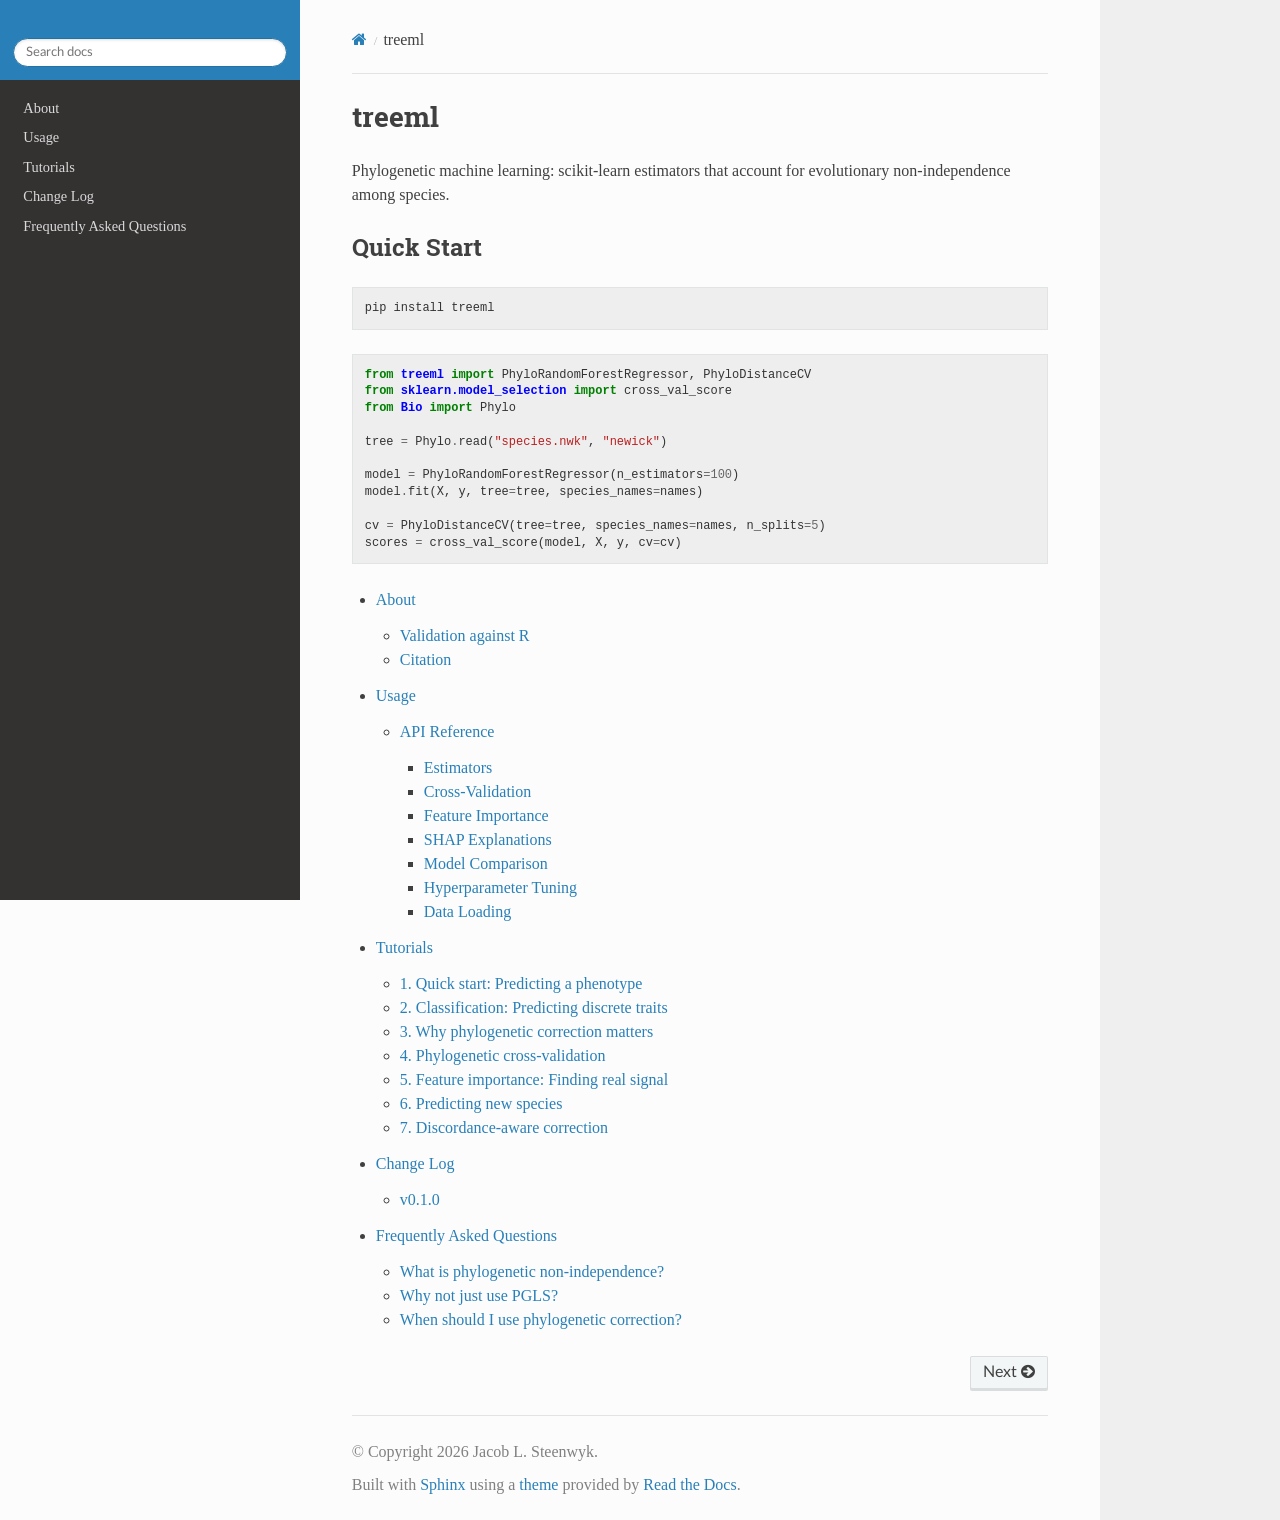
==== commit 73cb3a56: "Deploying to gh-pages from  @ ea0bbbfdf5f78f666068fc710fc2e29b25da4737 🚀" ====
--- a/index.html
+++ b/index.html
@@ -107,6 +107,9 @@
 <li class="toctree-l3"><a class="reference internal" href="usage/index.html#estimators">Estimators</a></li>
 <li class="toctree-l3"><a class="reference internal" href="usage/index.html#cross-validation">Cross-Validation</a></li>
 <li class="toctree-l3"><a class="reference internal" href="usage/index.html#feature-importance">Feature Importance</a></li>
+<li class="toctree-l3"><a class="reference internal" href="usage/index.html#shap-explanations">SHAP Explanations</a></li>
+<li class="toctree-l3"><a class="reference internal" href="usage/index.html#model-comparison">Model Comparison</a></li>
+<li class="toctree-l3"><a class="reference internal" href="usage/index.html#hyperparameter-tuning">Hyperparameter Tuning</a></li>
 <li class="toctree-l3"><a class="reference internal" href="usage/index.html#data-loading">Data Loading</a></li>
 </ul>
 </li>
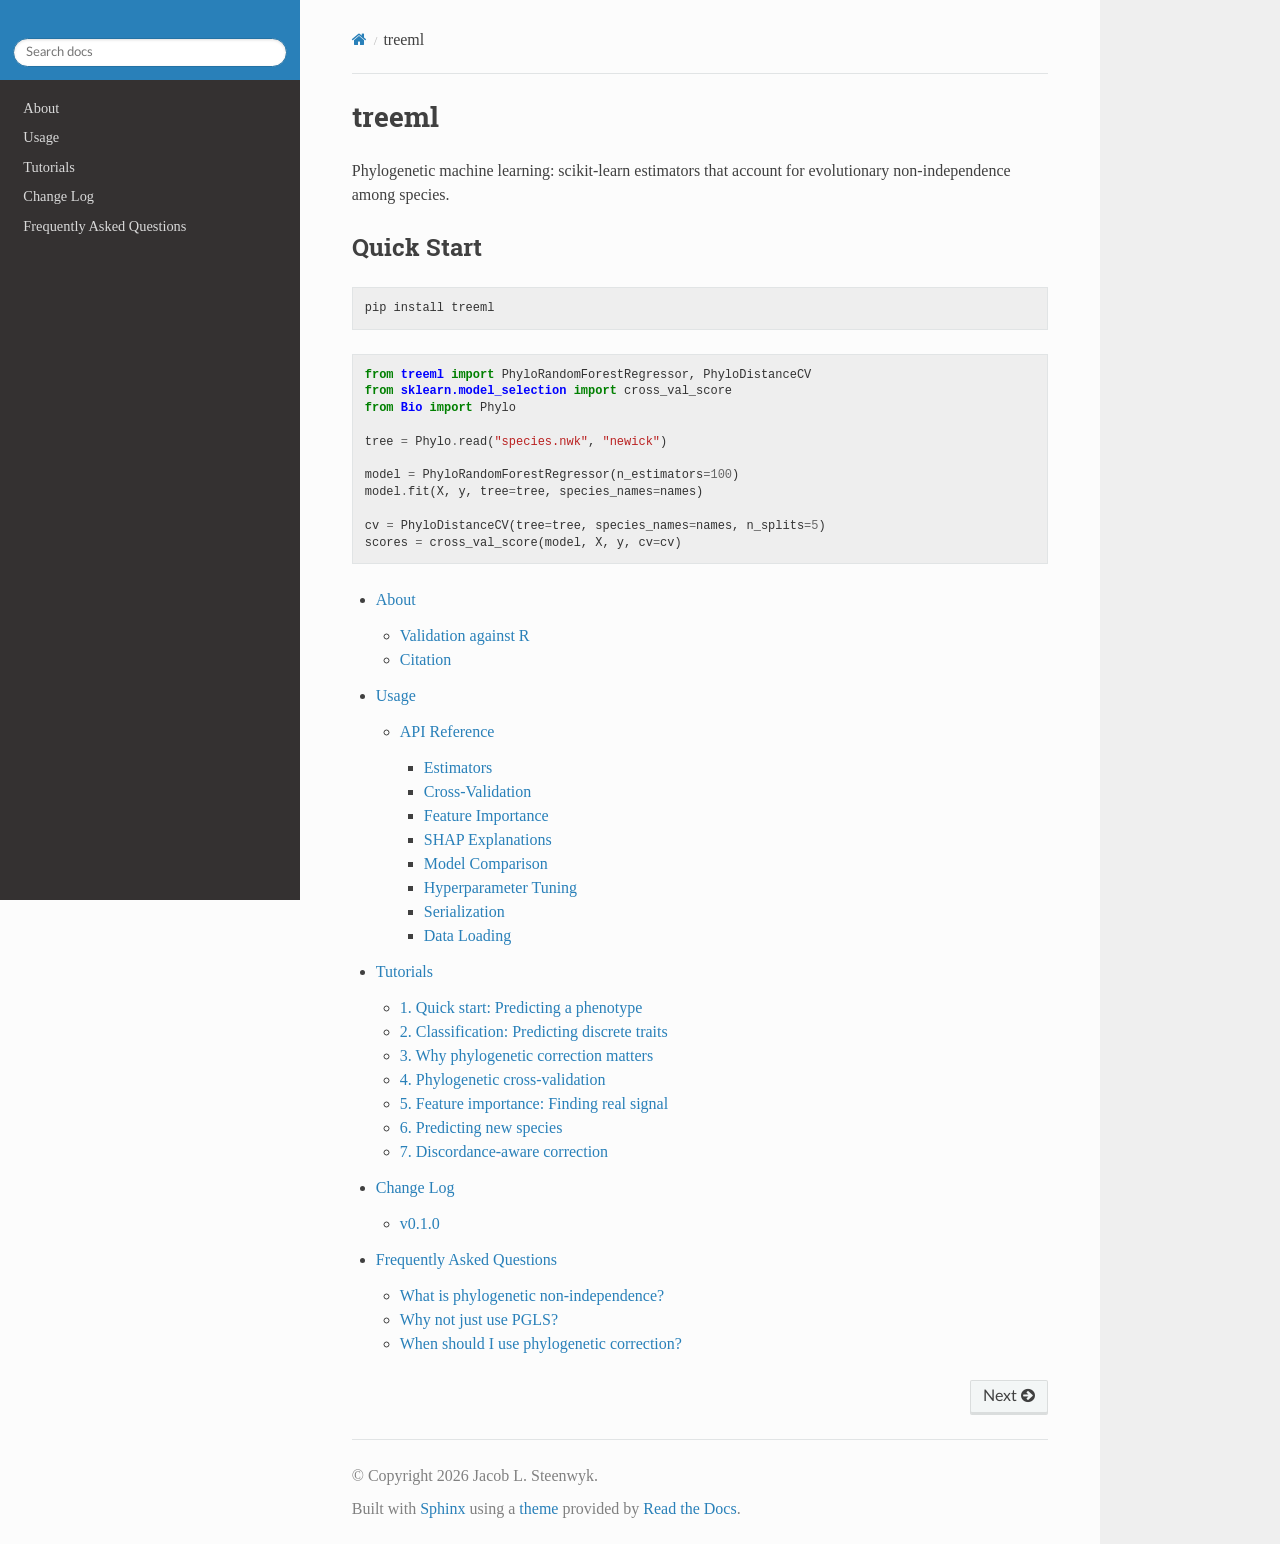
==== commit cac180e4: "Deploying to gh-pages from  @ f743ad573ca96d956818691b802c461e60b609aa 🚀" ====
--- a/index.html
+++ b/index.html
@@ -110,6 +110,7 @@
 <li class="toctree-l3"><a class="reference internal" href="usage/index.html#shap-explanations">SHAP Explanations</a></li>
 <li class="toctree-l3"><a class="reference internal" href="usage/index.html#model-comparison">Model Comparison</a></li>
 <li class="toctree-l3"><a class="reference internal" href="usage/index.html#hyperparameter-tuning">Hyperparameter Tuning</a></li>
+<li class="toctree-l3"><a class="reference internal" href="usage/index.html#serialization">Serialization</a></li>
 <li class="toctree-l3"><a class="reference internal" href="usage/index.html#data-loading">Data Loading</a></li>
 </ul>
 </li>
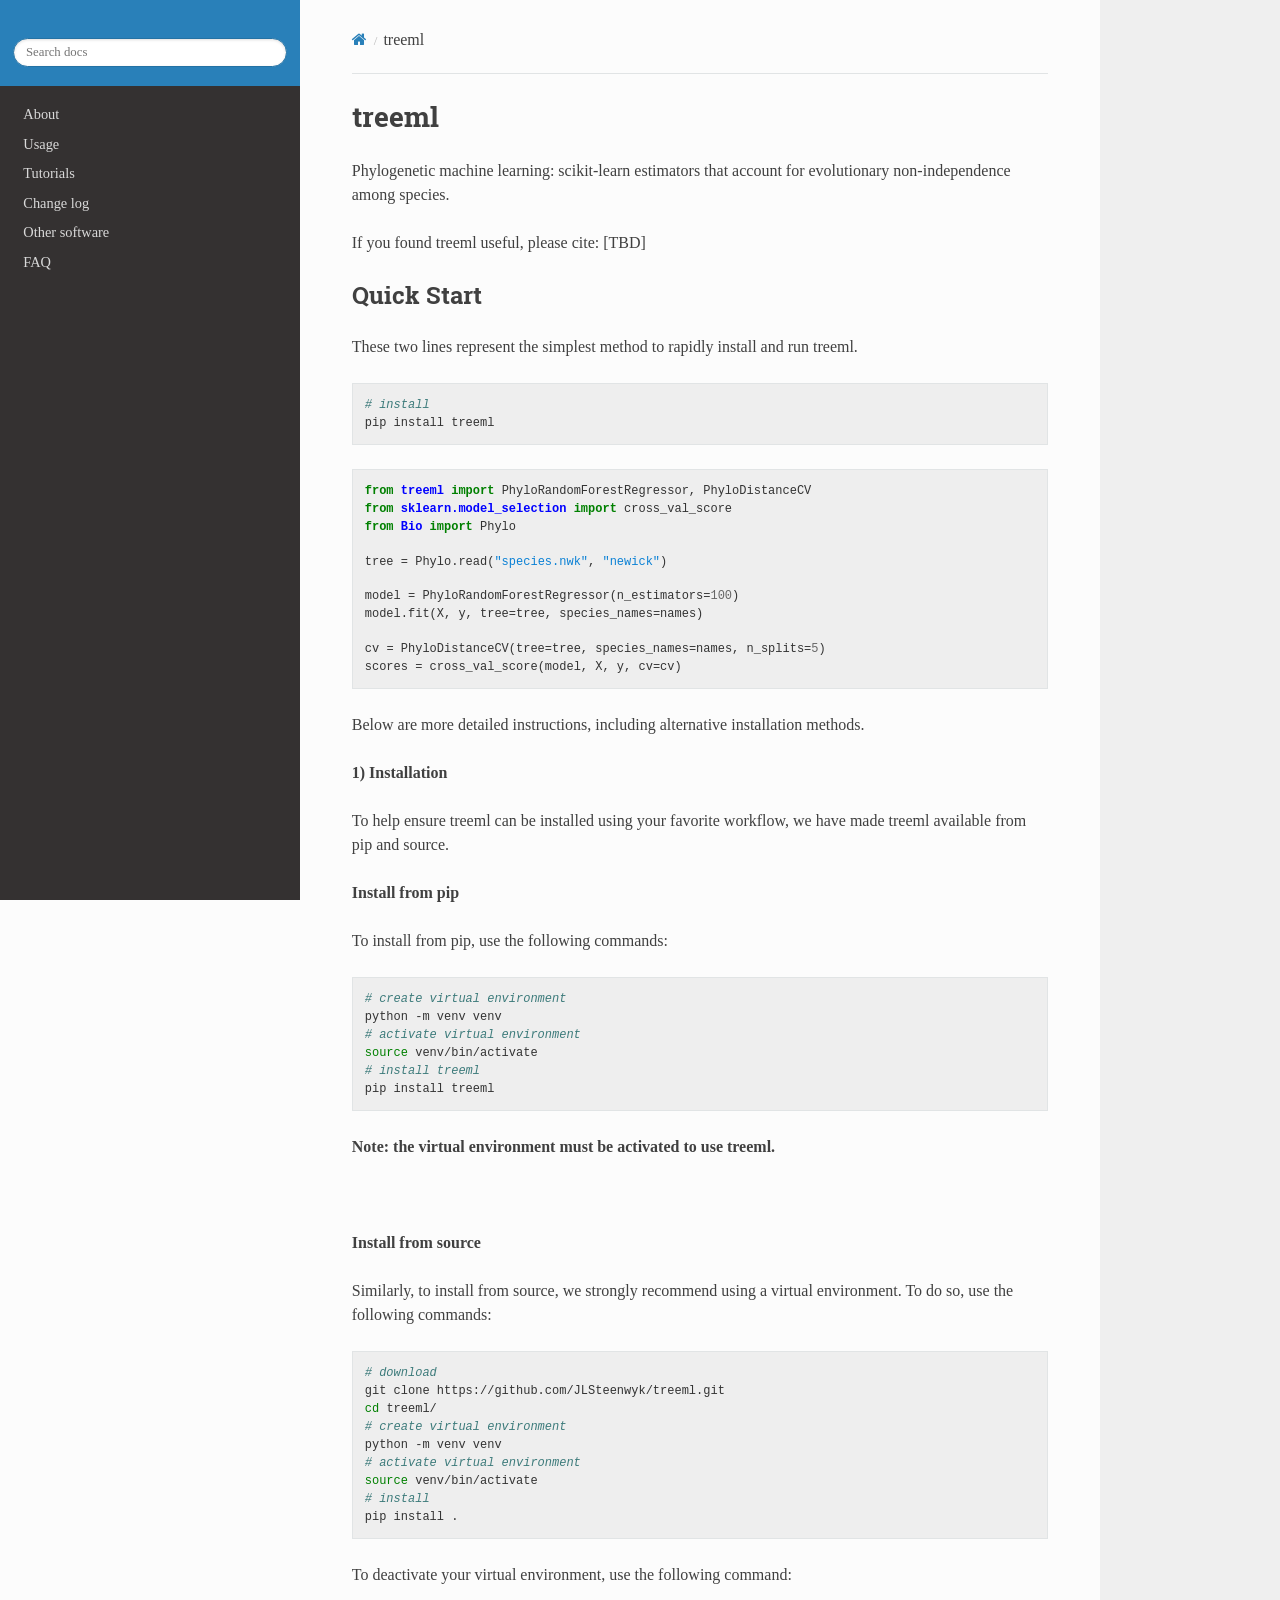
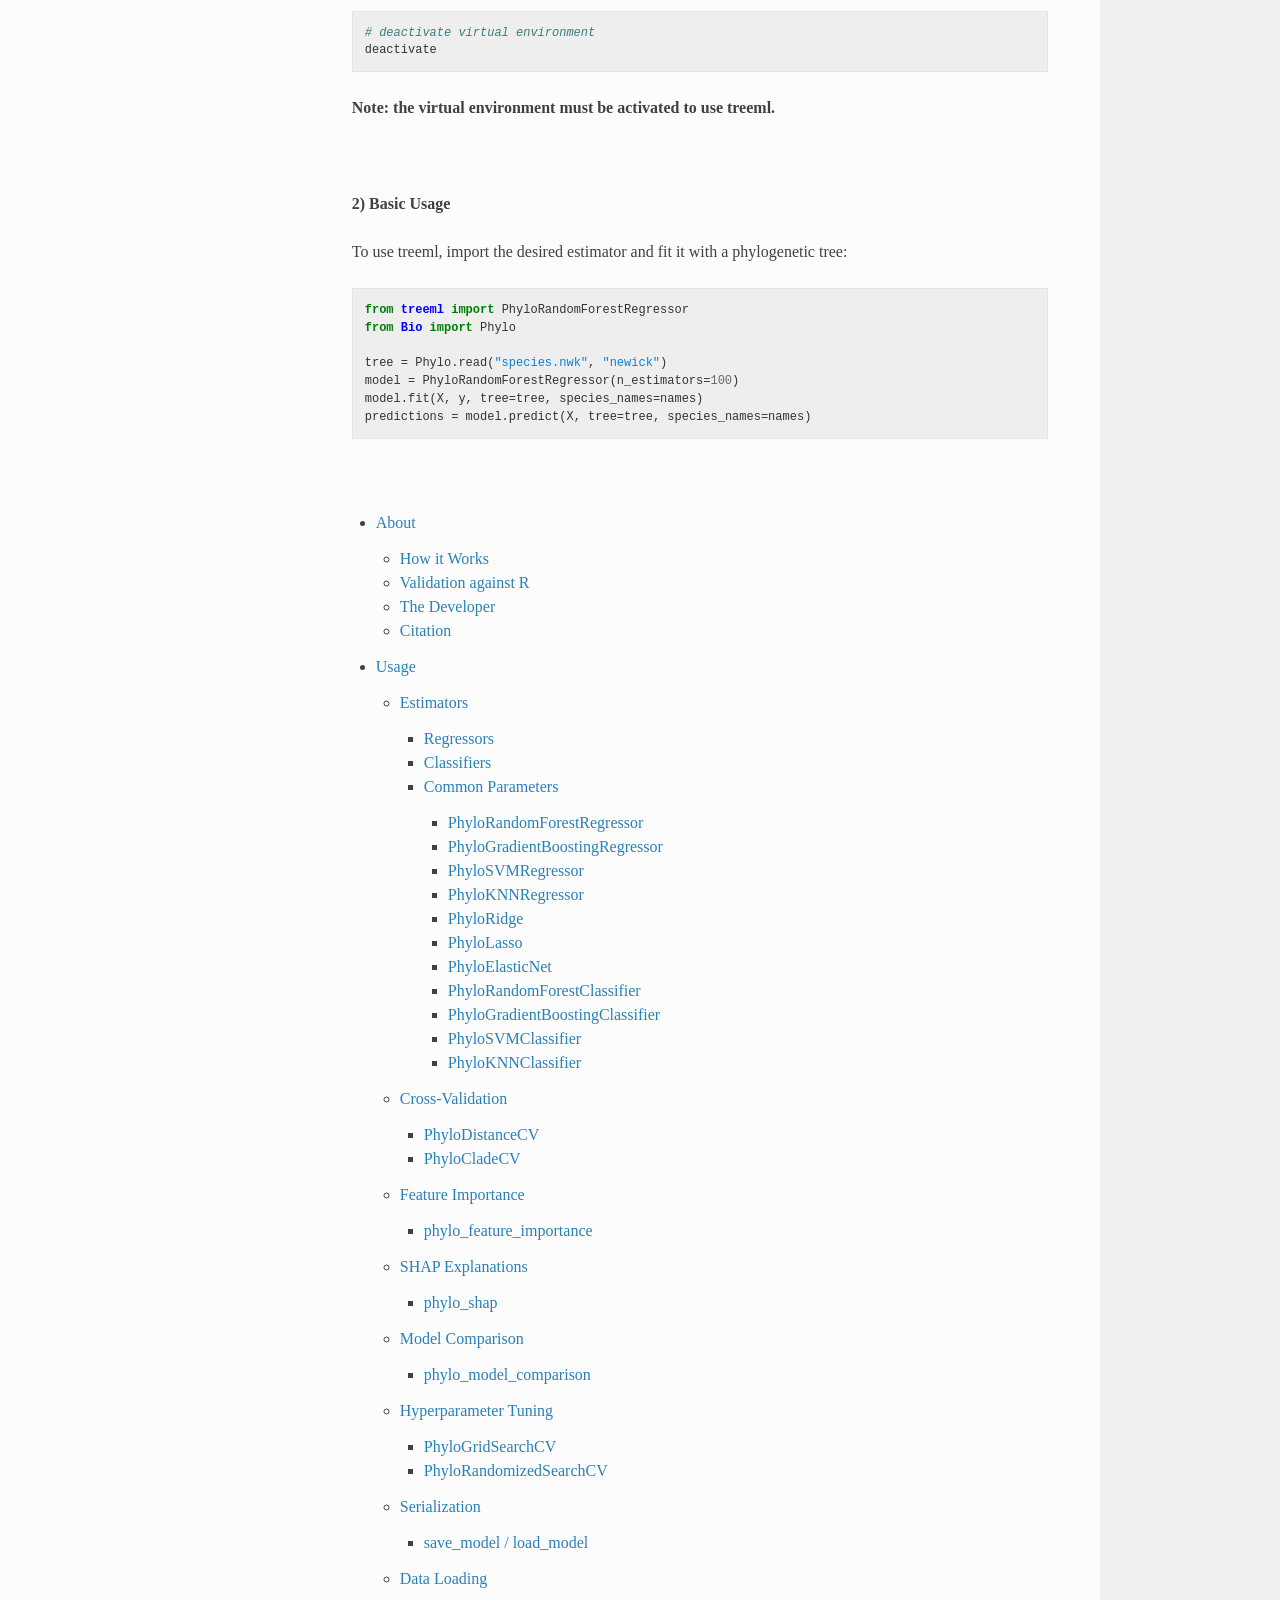
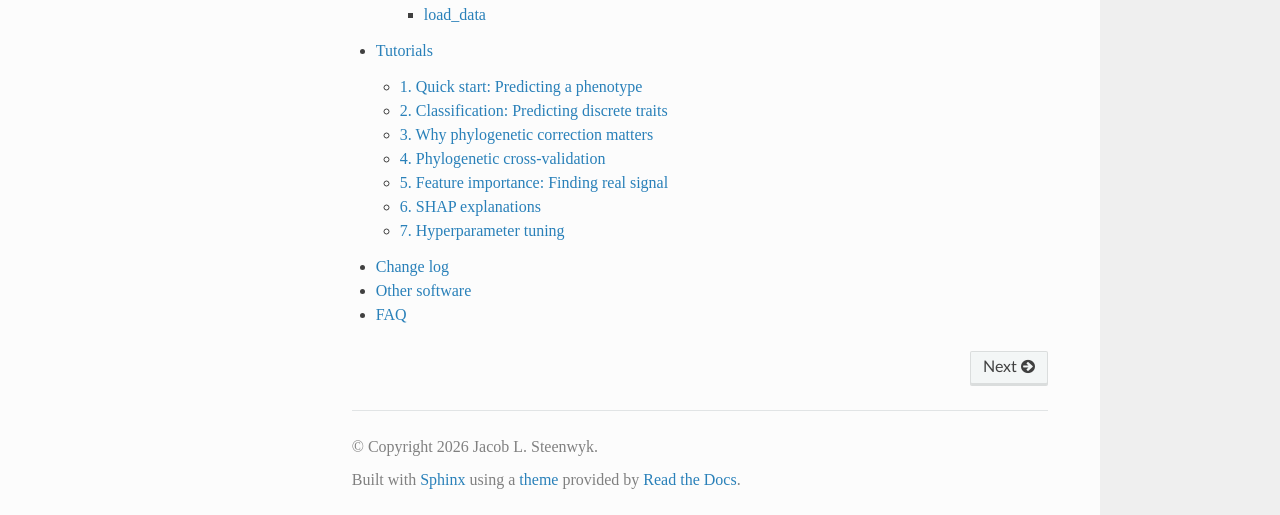
==== commit 17b77d49: "Deploying to gh-pages from @ JLSteenwyk/treeml@553e34d9e0dc977aa98ed4210f45bfffa3c98bf9 🚀" ====
--- a/index.html
+++ b/index.html
@@ -9,7 +9,7 @@
   <title>treeml &mdash; treeml  documentation</title>
       <link rel="stylesheet" type="text/css" href="_static/pygments.css?v=b86133f3" />
       <link rel="stylesheet" type="text/css" href="_static/css/theme.css?v=9edc463e" />
-      <link rel="stylesheet" type="text/css" href="_static/custom.css?v=970f03b7" />
+      <link rel="stylesheet" type="text/css" href="_static/custom.css?v=83f1d849" />
 
   
       <script src="_static/jquery.js?v=5d32c60e"></script>
@@ -46,8 +46,9 @@
 <li class="toctree-l1"><a class="reference internal" href="about/index.html">About</a></li>
 <li class="toctree-l1"><a class="reference internal" href="usage/index.html">Usage</a></li>
 <li class="toctree-l1"><a class="reference internal" href="tutorials/index.html">Tutorials</a></li>
-<li class="toctree-l1"><a class="reference internal" href="change_log/index.html">Change Log</a></li>
-<li class="toctree-l1"><a class="reference internal" href="frequently_asked_questions/index.html">Frequently Asked Questions</a></li>
+<li class="toctree-l1"><a class="reference internal" href="change_log/index.html">Change log</a></li>
+<li class="toctree-l1"><a class="reference internal" href="other_software/index.html">Other software</a></li>
+<li class="toctree-l1"><a class="reference internal" href="frequently_asked_questions/index.html">FAQ</a></li>
 </ul>
 
         </div>
@@ -77,9 +78,12 @@
 <h1>treeml<a class="headerlink" href="#treeml" title="Link to this heading"></a></h1>
 <p>Phylogenetic machine learning: scikit-learn estimators that account for evolutionary
 non-independence among species.</p>
+<p>If you found treeml useful, please cite: [TBD]</p>
 <section id="quick-start">
 <h2>Quick Start<a class="headerlink" href="#quick-start" title="Link to this heading"></a></h2>
-<div class="highlight-shell notranslate"><div class="highlight"><pre><span></span>pip<span class="w"> </span>install<span class="w"> </span>treeml
+<p>These two lines represent the simplest method to rapidly install and run treeml.</p>
+<div class="highlight-shell notranslate"><div class="highlight"><pre><span></span><span class="c1"># install</span>
+pip<span class="w"> </span>install<span class="w"> </span>treeml
 </pre></div>
 </div>
 <div class="highlight-python notranslate"><div class="highlight"><pre><span></span><span class="kn">from</span><span class="w"> </span><span class="nn">treeml</span><span class="w"> </span><span class="kn">import</span> <span class="n">PhyloRandomForestRegressor</span><span class="p">,</span> <span class="n">PhyloDistanceCV</span>
@@ -95,23 +99,116 @@
 <span class="n">scores</span> <span class="o">=</span> <span class="n">cross_val_score</span><span class="p">(</span><span class="n">model</span><span class="p">,</span> <span class="n">X</span><span class="p">,</span> <span class="n">y</span><span class="p">,</span> <span class="n">cv</span><span class="o">=</span><span class="n">cv</span><span class="p">)</span>
 </pre></div>
 </div>
+<p>Below are more detailed instructions, including alternative installation methods.</p>
+<p><strong>1) Installation</strong></p>
+<p>To help ensure treeml can be installed using your favorite workflow, we have made treeml available from pip and source.</p>
+<p><strong>Install from pip</strong></p>
+<p>To install from pip, use the following commands:</p>
+<div class="highlight-shell notranslate"><div class="highlight"><pre><span></span><span class="c1"># create virtual environment</span>
+python<span class="w"> </span>-m<span class="w"> </span>venv<span class="w"> </span>venv
+<span class="c1"># activate virtual environment</span>
+<span class="nb">source</span><span class="w"> </span>venv/bin/activate
+<span class="c1"># install treeml</span>
+pip<span class="w"> </span>install<span class="w"> </span>treeml
+</pre></div>
+</div>
+<p><strong>Note: the virtual environment must be activated to use treeml.</strong></p>
+<div class="line-block">
+<div class="line"><br /></div>
+</div>
+<p><strong>Install from source</strong></p>
+<p>Similarly, to install from source, we strongly recommend using a virtual environment. To do so, use the following commands:</p>
+<div class="highlight-shell notranslate"><div class="highlight"><pre><span></span><span class="c1"># download</span>
+git<span class="w"> </span>clone<span class="w"> </span>https://github.com/JLSteenwyk/treeml.git
+<span class="nb">cd</span><span class="w"> </span>treeml/
+<span class="c1"># create virtual environment</span>
+python<span class="w"> </span>-m<span class="w"> </span>venv<span class="w"> </span>venv
+<span class="c1"># activate virtual environment</span>
+<span class="nb">source</span><span class="w"> </span>venv/bin/activate
+<span class="c1"># install</span>
+pip<span class="w"> </span>install<span class="w"> </span>.
+</pre></div>
+</div>
+<p>To deactivate your virtual environment, use the following command:</p>
+<div class="highlight-shell notranslate"><div class="highlight"><pre><span></span><span class="c1"># deactivate virtual environment</span>
+deactivate
+</pre></div>
+</div>
+<p><strong>Note: the virtual environment must be activated to use treeml.</strong></p>
+<div class="line-block">
+<div class="line"><br /></div>
+</div>
+<p><strong>2) Basic Usage</strong></p>
+<p>To use treeml, import the desired estimator and fit it with a phylogenetic tree:</p>
+<div class="highlight-python notranslate"><div class="highlight"><pre><span></span><span class="kn">from</span><span class="w"> </span><span class="nn">treeml</span><span class="w"> </span><span class="kn">import</span> <span class="n">PhyloRandomForestRegressor</span>
+<span class="kn">from</span><span class="w"> </span><span class="nn">Bio</span><span class="w"> </span><span class="kn">import</span> <span class="n">Phylo</span>
+
+<span class="n">tree</span> <span class="o">=</span> <span class="n">Phylo</span><span class="o">.</span><span class="n">read</span><span class="p">(</span><span class="s2">&quot;species.nwk&quot;</span><span class="p">,</span> <span class="s2">&quot;newick&quot;</span><span class="p">)</span>
+<span class="n">model</span> <span class="o">=</span> <span class="n">PhyloRandomForestRegressor</span><span class="p">(</span><span class="n">n_estimators</span><span class="o">=</span><span class="mi">100</span><span class="p">)</span>
+<span class="n">model</span><span class="o">.</span><span class="n">fit</span><span class="p">(</span><span class="n">X</span><span class="p">,</span> <span class="n">y</span><span class="p">,</span> <span class="n">tree</span><span class="o">=</span><span class="n">tree</span><span class="p">,</span> <span class="n">species_names</span><span class="o">=</span><span class="n">names</span><span class="p">)</span>
+<span class="n">predictions</span> <span class="o">=</span> <span class="n">model</span><span class="o">.</span><span class="n">predict</span><span class="p">(</span><span class="n">X</span><span class="p">,</span> <span class="n">tree</span><span class="o">=</span><span class="n">tree</span><span class="p">,</span> <span class="n">species_names</span><span class="o">=</span><span class="n">names</span><span class="p">)</span>
+</pre></div>
+</div>
+<div class="line-block">
+<div class="line"><br /></div>
+</div>
 <div class="toctree-wrapper compound">
 <ul>
 <li class="toctree-l1"><a class="reference internal" href="about/index.html">About</a><ul>
+<li class="toctree-l2"><a class="reference internal" href="about/index.html#how-it-works">How it Works</a></li>
 <li class="toctree-l2"><a class="reference internal" href="about/index.html#validation-against-r">Validation against R</a></li>
+<li class="toctree-l2"><a class="reference internal" href="about/index.html#the-developer">The Developer</a></li>
 <li class="toctree-l2"><a class="reference internal" href="about/index.html#citation">Citation</a></li>
 </ul>
 </li>
 <li class="toctree-l1"><a class="reference internal" href="usage/index.html">Usage</a><ul>
-<li class="toctree-l2"><a class="reference internal" href="usage/index.html#api-reference">API Reference</a><ul>
-<li class="toctree-l3"><a class="reference internal" href="usage/index.html#estimators">Estimators</a></li>
-<li class="toctree-l3"><a class="reference internal" href="usage/index.html#cross-validation">Cross-Validation</a></li>
-<li class="toctree-l3"><a class="reference internal" href="usage/index.html#feature-importance">Feature Importance</a></li>
-<li class="toctree-l3"><a class="reference internal" href="usage/index.html#shap-explanations">SHAP Explanations</a></li>
-<li class="toctree-l3"><a class="reference internal" href="usage/index.html#model-comparison">Model Comparison</a></li>
-<li class="toctree-l3"><a class="reference internal" href="usage/index.html#hyperparameter-tuning">Hyperparameter Tuning</a></li>
-<li class="toctree-l3"><a class="reference internal" href="usage/index.html#serialization">Serialization</a></li>
-<li class="toctree-l3"><a class="reference internal" href="usage/index.html#data-loading">Data Loading</a></li>
+<li class="toctree-l2"><a class="reference internal" href="usage/index.html#estimators">Estimators</a><ul>
+<li class="toctree-l3"><a class="reference internal" href="usage/index.html#regressors">Regressors</a></li>
+<li class="toctree-l3"><a class="reference internal" href="usage/index.html#classifiers">Classifiers</a></li>
+<li class="toctree-l3"><a class="reference internal" href="usage/index.html#common-parameters">Common Parameters</a><ul>
+<li class="toctree-l4"><a class="reference internal" href="usage/index.html#phylorandomforestregressor">PhyloRandomForestRegressor</a></li>
+<li class="toctree-l4"><a class="reference internal" href="usage/index.html#phylogradientboostingregressor">PhyloGradientBoostingRegressor</a></li>
+<li class="toctree-l4"><a class="reference internal" href="usage/index.html#phylosvmregressor">PhyloSVMRegressor</a></li>
+<li class="toctree-l4"><a class="reference internal" href="usage/index.html#phyloknnregressor">PhyloKNNRegressor</a></li>
+<li class="toctree-l4"><a class="reference internal" href="usage/index.html#phyloridge">PhyloRidge</a></li>
+<li class="toctree-l4"><a class="reference internal" href="usage/index.html#phylolasso">PhyloLasso</a></li>
+<li class="toctree-l4"><a class="reference internal" href="usage/index.html#phyloelasticnet">PhyloElasticNet</a></li>
+<li class="toctree-l4"><a class="reference internal" href="usage/index.html#phylorandomforestclassifier">PhyloRandomForestClassifier</a></li>
+<li class="toctree-l4"><a class="reference internal" href="usage/index.html#phylogradientboostingclassifier">PhyloGradientBoostingClassifier</a></li>
+<li class="toctree-l4"><a class="reference internal" href="usage/index.html#phylosvmclassifier">PhyloSVMClassifier</a></li>
+<li class="toctree-l4"><a class="reference internal" href="usage/index.html#phyloknnclassifier">PhyloKNNClassifier</a></li>
+</ul>
+</li>
+</ul>
+</li>
+<li class="toctree-l2"><a class="reference internal" href="usage/index.html#cross-validation">Cross-Validation</a><ul>
+<li class="toctree-l3"><a class="reference internal" href="usage/index.html#phylodistancecv">PhyloDistanceCV</a></li>
+<li class="toctree-l3"><a class="reference internal" href="usage/index.html#phylocladecv">PhyloCladeCV</a></li>
+</ul>
+</li>
+<li class="toctree-l2"><a class="reference internal" href="usage/index.html#feature-importance">Feature Importance</a><ul>
+<li class="toctree-l3"><a class="reference internal" href="usage/index.html#phylo-feature-importance">phylo_feature_importance</a></li>
+</ul>
+</li>
+<li class="toctree-l2"><a class="reference internal" href="usage/index.html#shap-explanations">SHAP Explanations</a><ul>
+<li class="toctree-l3"><a class="reference internal" href="usage/index.html#phylo-shap">phylo_shap</a></li>
+</ul>
+</li>
+<li class="toctree-l2"><a class="reference internal" href="usage/index.html#model-comparison">Model Comparison</a><ul>
+<li class="toctree-l3"><a class="reference internal" href="usage/index.html#phylo-model-comparison">phylo_model_comparison</a></li>
+</ul>
+</li>
+<li class="toctree-l2"><a class="reference internal" href="usage/index.html#hyperparameter-tuning">Hyperparameter Tuning</a><ul>
+<li class="toctree-l3"><a class="reference internal" href="usage/index.html#phylogridsearchcv">PhyloGridSearchCV</a></li>
+<li class="toctree-l3"><a class="reference internal" href="usage/index.html#phylorandomizedsearchcv">PhyloRandomizedSearchCV</a></li>
+</ul>
+</li>
+<li class="toctree-l2"><a class="reference internal" href="usage/index.html#serialization">Serialization</a><ul>
+<li class="toctree-l3"><a class="reference internal" href="usage/index.html#save-model-load-model">save_model / load_model</a></li>
+</ul>
+</li>
+<li class="toctree-l2"><a class="reference internal" href="usage/index.html#data-loading">Data Loading</a><ul>
+<li class="toctree-l3"><a class="reference internal" href="usage/index.html#load-data">load_data</a></li>
 </ul>
 </li>
 </ul>
@@ -122,20 +219,13 @@
 <li class="toctree-l2"><a class="reference internal" href="tutorials/index.html#why-phylogenetic-correction-matters">3. Why phylogenetic correction matters</a></li>
 <li class="toctree-l2"><a class="reference internal" href="tutorials/index.html#phylogenetic-cross-validation">4. Phylogenetic cross-validation</a></li>
 <li class="toctree-l2"><a class="reference internal" href="tutorials/index.html#feature-importance-finding-real-signal">5. Feature importance: Finding real signal</a></li>
-<li class="toctree-l2"><a class="reference internal" href="tutorials/index.html#predicting-new-species">6. Predicting new species</a></li>
-<li class="toctree-l2"><a class="reference internal" href="tutorials/index.html#discordance-aware-correction">7. Discordance-aware correction</a></li>
-</ul>
-</li>
-<li class="toctree-l1"><a class="reference internal" href="change_log/index.html">Change Log</a><ul>
-<li class="toctree-l2"><a class="reference internal" href="change_log/index.html#v0-1-0">v0.1.0</a></li>
-</ul>
-</li>
-<li class="toctree-l1"><a class="reference internal" href="frequently_asked_questions/index.html">Frequently Asked Questions</a><ul>
-<li class="toctree-l2"><a class="reference internal" href="frequently_asked_questions/index.html#what-is-phylogenetic-non-independence">What is phylogenetic non-independence?</a></li>
-<li class="toctree-l2"><a class="reference internal" href="frequently_asked_questions/index.html#why-not-just-use-pgls">Why not just use PGLS?</a></li>
-<li class="toctree-l2"><a class="reference internal" href="frequently_asked_questions/index.html#when-should-i-use-phylogenetic-correction">When should I use phylogenetic correction?</a></li>
-</ul>
-</li>
+<li class="toctree-l2"><a class="reference internal" href="tutorials/index.html#shap-explanations">6. SHAP explanations</a></li>
+<li class="toctree-l2"><a class="reference internal" href="tutorials/index.html#hyperparameter-tuning">7. Hyperparameter tuning</a></li>
+</ul>
+</li>
+<li class="toctree-l1"><a class="reference internal" href="change_log/index.html">Change log</a></li>
+<li class="toctree-l1"><a class="reference internal" href="other_software/index.html">Other software</a></li>
+<li class="toctree-l1"><a class="reference internal" href="frequently_asked_questions/index.html">FAQ</a></li>
 </ul>
 </div>
 </section>
--- a/_static/custom.css
+++ b/_static/custom.css
@@ -11,14 +11,100 @@
     margin-top: 25px;
 }
 
-pre {
-    background-color: #EEE;
-    color: #333;
-    padding: 1.25em 30px;
-}
-
-.highlight pre {
-    font-size: smaller;
+.field-name {
+    -moz-hyphens: manual;
+    -ms-hyphens: manual;
+    -webkit-hyphens: manual;
+    hyphens: manual;
+    width: 110px;
+}
+
+dd ul, dd table {
+    margin-bottom: 1.4em;
+}
+
+table.field-list th, table.field-list td {
+    padding-top: 1em;
+}
+
+table.field-list tbody tr:first-child th, table.field-list tbody tr:first-child td {
+    padding-top: 0;
+}
+
+code.docutils.literal {
+    background-color: rgba(0, 0, 0, 0.06);
+    padding: 2px 5px 1px 5px;
+    font-size: 0.88em;
+}
+
+code.xref.docutils.literal {
+    background-color: transparent;
+    padding: 0;
+    font-size: 0.9em;
+}
+
+a:hover, div.sphinxsidebar a:hover, a.reference:hover, a.reference.internal:hover code {
+    color: #0b81d5;
+    border-bottom: 1px solid #0b81d5;
+}
+
+a code.literal {
+    color: #c77c11;
+    border: none;
+}
+
+.highlight pre span {
+    line-height: 1.5em;
+}
+
+.field-body {
+    width: 100%;
+}
+
+.field-body cite {
+    font-style: normal;
+    font-weight: bold;
+}
+
+/* Hide theme's default logo section */
+.logo a {
+    display: none;
+}
+
+#logo {
+    width: 100%;
+}
+
+#logo a,
+#logo a:hover {
+    border-bottom: none;
+}
+
+#logo img {
+    margin: 0;
+    padding: 0;
+    padding-top: 20px;
+}
+
+#gh-buttons {
+    margin-top: 2em;
+    text-align: center;
+}
+
+#dev-warning {
+    background-color: #ffe;
+    border: 1px solid #ccc;
+    padding: 10px;
+    margin-bottom: 1em;
+ }
+
+div.warning {
+    background-color: #ffe;
+    border: 1px solid #ccc;
+}
+
+div.note, div.admonition {
+    background-color: inherit;
 }
 
 div.body h1,
@@ -26,8 +112,127 @@
 div.body h3,
 div.body h4,
 div.body h5,
-div.body h6 {
+div.body h6,
+div.sphinxsidebar h3 {
     font-family: Oxygen, 'goudy old style', serif;
     font-weight: bold;
     color: #444;
 }
+
+div.sphinxsidebar h3 {
+    margin: 1.5em 0 0 0;
+}
+
+div.sphinxsidebar h4 {
+    font-family: Oxygen, Garamond, Georgia, serif;
+}
+
+div.sphinxsidebarwrapper {
+    padding-top: 0;
+}
+
+div.admonition p.admonition-title {
+   display: block;
+   line-height: 1.4em;
+   font-family: Oxygen, Garamond, Georgia, serif;
+}
+
+pre {
+    background-color: #EEE;
+    color: #333;
+    padding: 1.25em 30px;
+}
+
+.highlight pre .p, .highlight pre .o {
+    color: #333;
+}
+
+dd .highlight pre, dd div.admonition {
+    margin-left: -29px;
+    padding-left: 29px;
+}
+
+.highlight pre {
+    font-size: smaller;
+}
+
+.highlight .nt {
+    color: #4B77BE;
+}
+
+.highlight .s2 {
+    color: #0b81d5;
+}
+
+li .highlight pre {
+    float: right;
+}
+
+div.admonition {
+    padding-bottom: 15px;
+}
+
+div input[type="text"] {
+    padding: 5px;
+    margin: 0 0 0.5em 0;
+    font-family: Oxygen, Garamond, Georgia, serif;
+}
+
+div input[type="submit"] {
+    font-size: 14px;
+    width: 72px;
+    height: 27px;
+    font-weight: 600;
+    font-family: Oxygen, Garamond, Georgia, serif;
+
+    border: 1px solid #d5d5d5;
+    border-radius: 3px;
+    padding: 0 10px;
+
+    color: #333;
+    background-color: #eee;
+    background-image: linear-gradient(to bottom,#fcfcfc,#eee);
+}
+
+div input[type="submit"]:hover {
+    background-color: #ddd;
+    background-image: linear-gradient(to bottom,#eee,#ddd);
+    border-color: #ccc;
+}
+
+div input[type="submit"]:active {
+    background-color: #dcdcdc;
+    background-image: none;
+    border-color: #b5b5b5;
+    box-shadow: inset 0 2px 4px rgba(0,0,0,.15);
+}
+
+div input[type="submit"]:focus {
+    outline: none;
+}
+
+input[type=text]:focus {
+    outline: 1px solid #999;
+}
+
+/* Togglable code blocks */
+.toggle .header {
+    clear: both;
+    cursor: pointer;
+    display: inline-block;
+    padding: 0.35em 1.2em;
+    border: 0.1em solid black;
+    border-radius: 0.125em;
+}
+
+.toggle .header:hover {
+    background: #eee;
+}
+
+.toggle .header:after {
+    content: " ▶";
+}
+
+.toggle .header.open:after {
+    content: " ▼";
+}
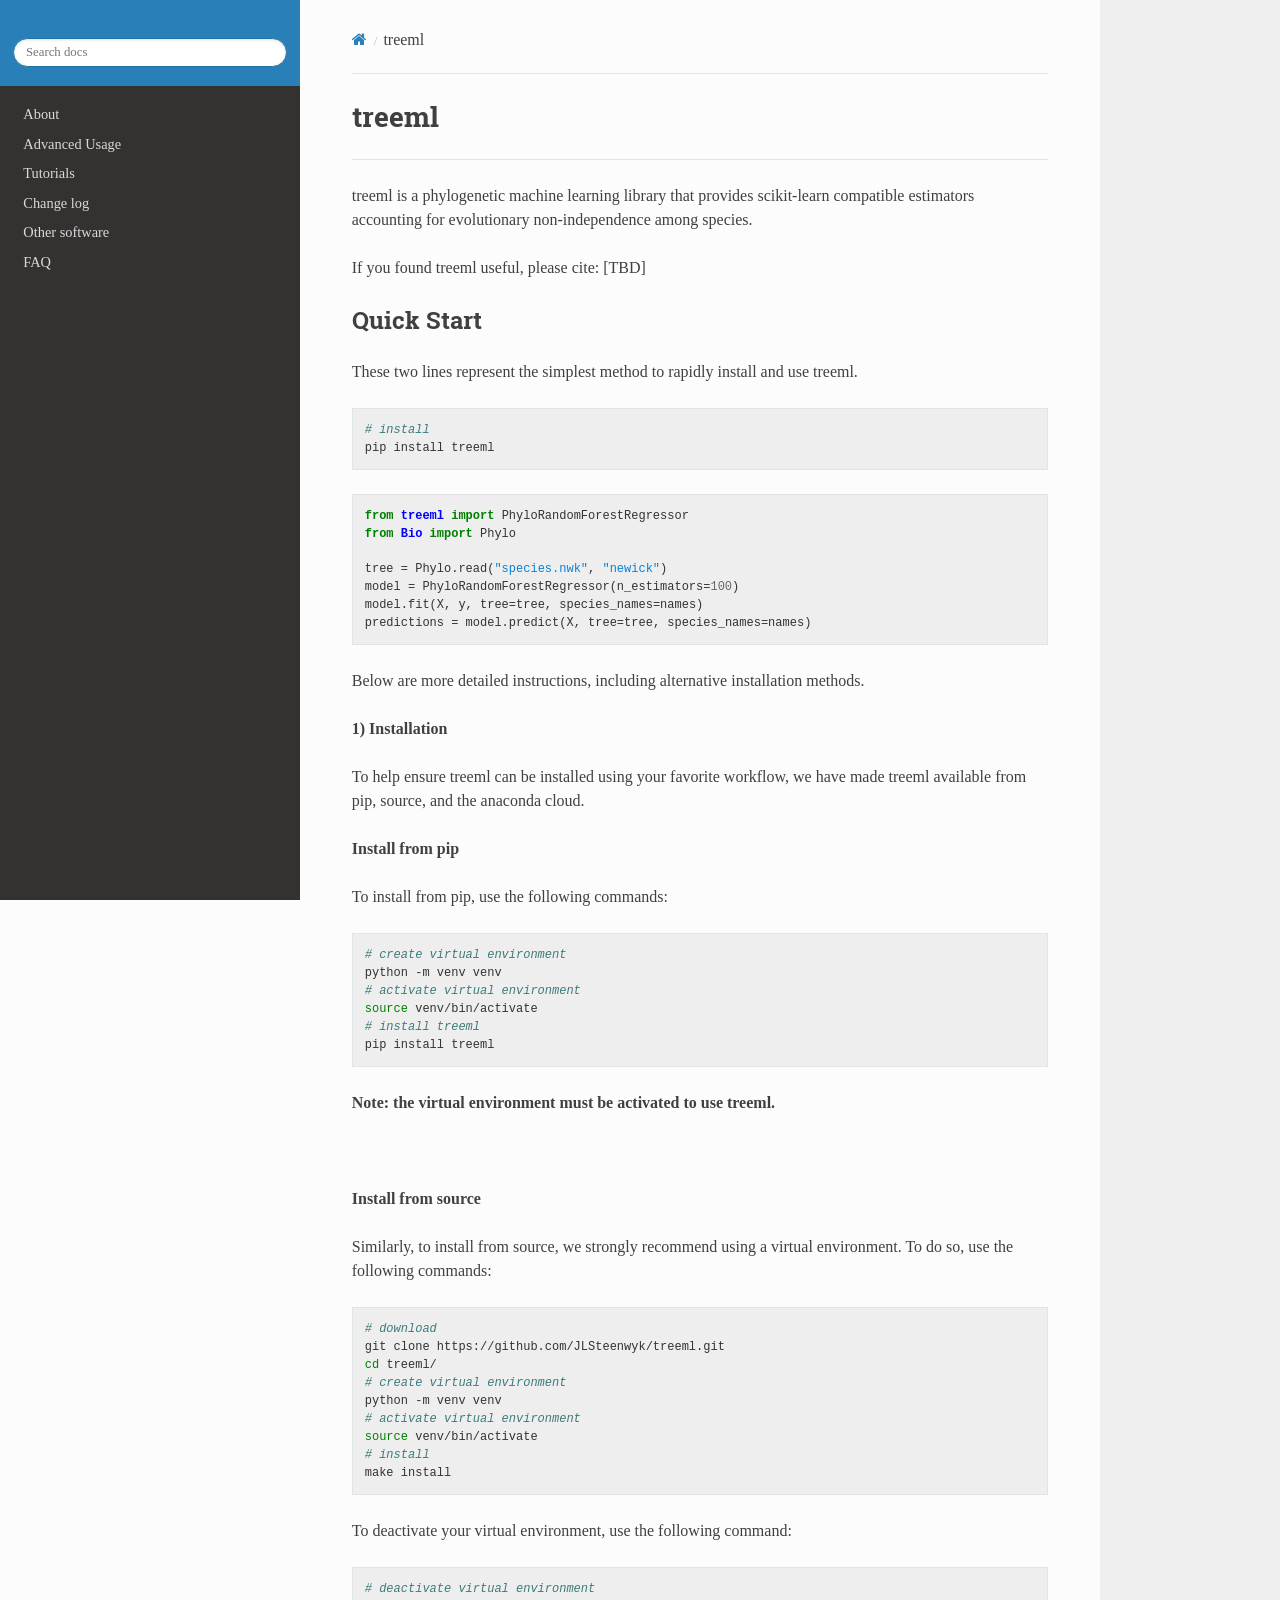
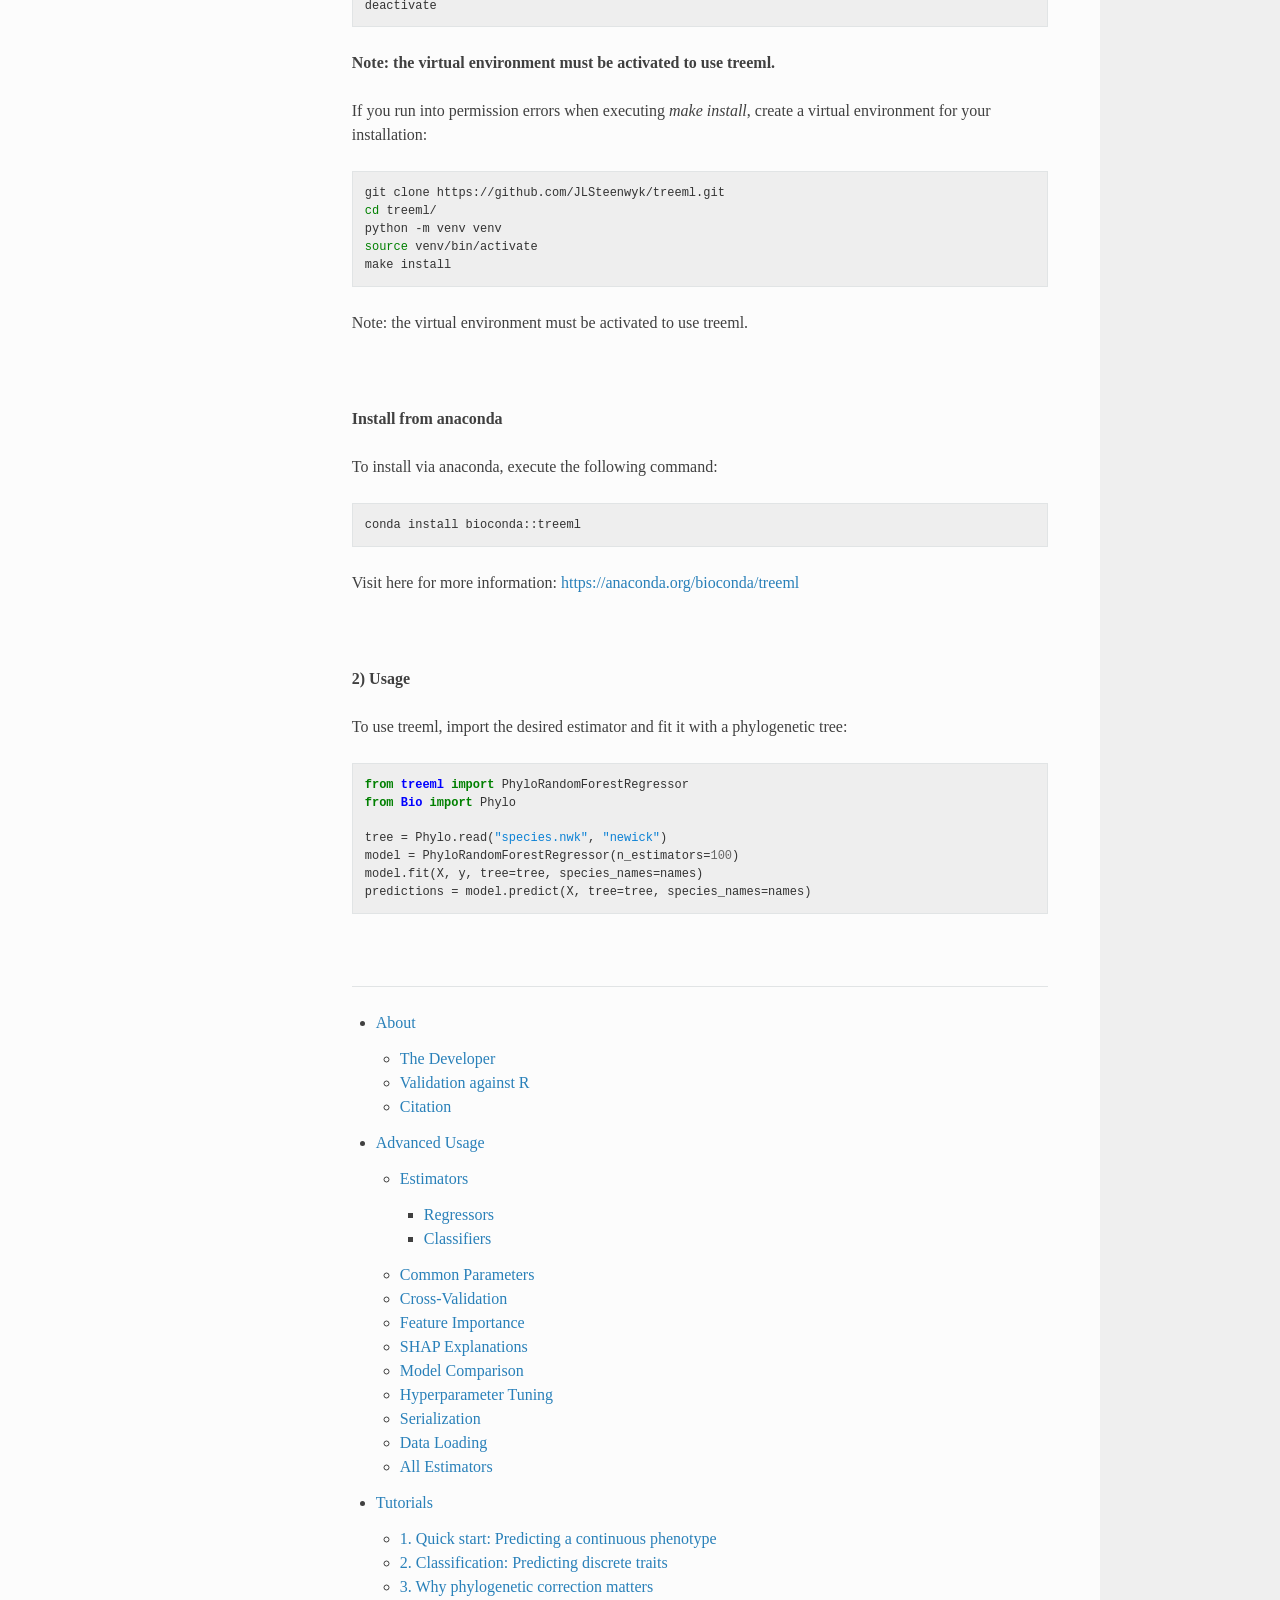
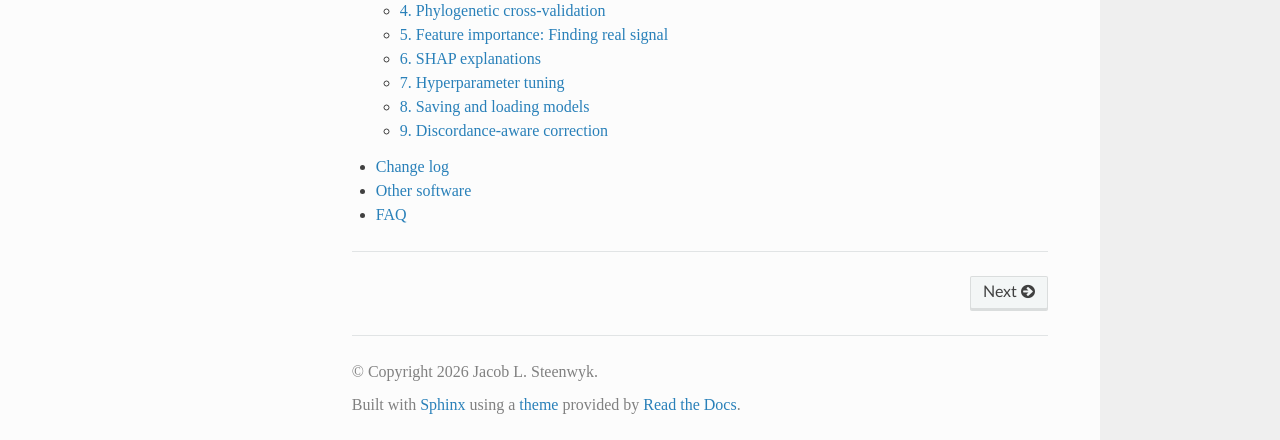
==== commit c3b650b4: "Deploying to gh-pages from @ JLSteenwyk/treeml@0cb59ff879b4df6a2427581fe95ab24b96e9c25f 🚀" ====
--- a/index.html
+++ b/index.html
@@ -44,7 +44,7 @@
         </div><div class="wy-menu wy-menu-vertical" data-spy="affix" role="navigation" aria-label="Navigation menu">
               <ul>
 <li class="toctree-l1"><a class="reference internal" href="about/index.html">About</a></li>
-<li class="toctree-l1"><a class="reference internal" href="usage/index.html">Usage</a></li>
+<li class="toctree-l1"><a class="reference internal" href="advanced/index.html">Advanced Usage</a></li>
 <li class="toctree-l1"><a class="reference internal" href="tutorials/index.html">Tutorials</a></li>
 <li class="toctree-l1"><a class="reference internal" href="change_log/index.html">Change log</a></li>
 <li class="toctree-l1"><a class="reference internal" href="other_software/index.html">Other software</a></li>
@@ -76,32 +76,28 @@
              
   <section id="treeml">
 <h1>treeml<a class="headerlink" href="#treeml" title="Link to this heading"></a></h1>
-<p>Phylogenetic machine learning: scikit-learn estimators that account for evolutionary
-non-independence among species.</p>
+<hr class="docutils" />
+<p>treeml is a phylogenetic machine learning library that provides scikit-learn compatible estimators accounting for evolutionary non-independence among species.</p>
 <p>If you found treeml useful, please cite: [TBD]</p>
 <section id="quick-start">
 <h2>Quick Start<a class="headerlink" href="#quick-start" title="Link to this heading"></a></h2>
-<p>These two lines represent the simplest method to rapidly install and run treeml.</p>
+<p>These two lines represent the simplest method to rapidly install and use treeml.</p>
 <div class="highlight-shell notranslate"><div class="highlight"><pre><span></span><span class="c1"># install</span>
 pip<span class="w"> </span>install<span class="w"> </span>treeml
 </pre></div>
 </div>
-<div class="highlight-python notranslate"><div class="highlight"><pre><span></span><span class="kn">from</span><span class="w"> </span><span class="nn">treeml</span><span class="w"> </span><span class="kn">import</span> <span class="n">PhyloRandomForestRegressor</span><span class="p">,</span> <span class="n">PhyloDistanceCV</span>
-<span class="kn">from</span><span class="w"> </span><span class="nn">sklearn.model_selection</span><span class="w"> </span><span class="kn">import</span> <span class="n">cross_val_score</span>
+<div class="highlight-python notranslate"><div class="highlight"><pre><span></span><span class="kn">from</span><span class="w"> </span><span class="nn">treeml</span><span class="w"> </span><span class="kn">import</span> <span class="n">PhyloRandomForestRegressor</span>
 <span class="kn">from</span><span class="w"> </span><span class="nn">Bio</span><span class="w"> </span><span class="kn">import</span> <span class="n">Phylo</span>
 
 <span class="n">tree</span> <span class="o">=</span> <span class="n">Phylo</span><span class="o">.</span><span class="n">read</span><span class="p">(</span><span class="s2">&quot;species.nwk&quot;</span><span class="p">,</span> <span class="s2">&quot;newick&quot;</span><span class="p">)</span>
-
 <span class="n">model</span> <span class="o">=</span> <span class="n">PhyloRandomForestRegressor</span><span class="p">(</span><span class="n">n_estimators</span><span class="o">=</span><span class="mi">100</span><span class="p">)</span>
 <span class="n">model</span><span class="o">.</span><span class="n">fit</span><span class="p">(</span><span class="n">X</span><span class="p">,</span> <span class="n">y</span><span class="p">,</span> <span class="n">tree</span><span class="o">=</span><span class="n">tree</span><span class="p">,</span> <span class="n">species_names</span><span class="o">=</span><span class="n">names</span><span class="p">)</span>
-
-<span class="n">cv</span> <span class="o">=</span> <span class="n">PhyloDistanceCV</span><span class="p">(</span><span class="n">tree</span><span class="o">=</span><span class="n">tree</span><span class="p">,</span> <span class="n">species_names</span><span class="o">=</span><span class="n">names</span><span class="p">,</span> <span class="n">n_splits</span><span class="o">=</span><span class="mi">5</span><span class="p">)</span>
-<span class="n">scores</span> <span class="o">=</span> <span class="n">cross_val_score</span><span class="p">(</span><span class="n">model</span><span class="p">,</span> <span class="n">X</span><span class="p">,</span> <span class="n">y</span><span class="p">,</span> <span class="n">cv</span><span class="o">=</span><span class="n">cv</span><span class="p">)</span>
+<span class="n">predictions</span> <span class="o">=</span> <span class="n">model</span><span class="o">.</span><span class="n">predict</span><span class="p">(</span><span class="n">X</span><span class="p">,</span> <span class="n">tree</span><span class="o">=</span><span class="n">tree</span><span class="p">,</span> <span class="n">species_names</span><span class="o">=</span><span class="n">names</span><span class="p">)</span>
 </pre></div>
 </div>
 <p>Below are more detailed instructions, including alternative installation methods.</p>
 <p><strong>1) Installation</strong></p>
-<p>To help ensure treeml can be installed using your favorite workflow, we have made treeml available from pip and source.</p>
+<p>To help ensure treeml can be installed using your favorite workflow, we have made treeml available from pip, source, and the anaconda cloud.</p>
 <p><strong>Install from pip</strong></p>
 <p>To install from pip, use the following commands:</p>
 <div class="highlight-shell notranslate"><div class="highlight"><pre><span></span><span class="c1"># create virtual environment</span>
@@ -126,7 +122,7 @@
 <span class="c1"># activate virtual environment</span>
 <span class="nb">source</span><span class="w"> </span>venv/bin/activate
 <span class="c1"># install</span>
-pip<span class="w"> </span>install<span class="w"> </span>.
+make<span class="w"> </span>install
 </pre></div>
 </div>
 <p>To deactivate your virtual environment, use the following command:</p>
@@ -135,10 +131,29 @@
 </pre></div>
 </div>
 <p><strong>Note: the virtual environment must be activated to use treeml.</strong></p>
-<div class="line-block">
-<div class="line"><br /></div>
-</div>
-<p><strong>2) Basic Usage</strong></p>
+<p>If you run into permission errors when executing <em>make install</em>, create a
+virtual environment for your installation:</p>
+<div class="highlight-shell notranslate"><div class="highlight"><pre><span></span>git<span class="w"> </span>clone<span class="w"> </span>https://github.com/JLSteenwyk/treeml.git
+<span class="nb">cd</span><span class="w"> </span>treeml/
+python<span class="w"> </span>-m<span class="w"> </span>venv<span class="w"> </span>venv
+<span class="nb">source</span><span class="w"> </span>venv/bin/activate
+make<span class="w"> </span>install
+</pre></div>
+</div>
+<p>Note: the virtual environment must be activated to use treeml.</p>
+<div class="line-block">
+<div class="line"><br /></div>
+</div>
+<p><strong>Install from anaconda</strong></p>
+<p>To install via anaconda, execute the following command:</p>
+<div class="highlight-shell notranslate"><div class="highlight"><pre><span></span>conda<span class="w"> </span>install<span class="w"> </span>bioconda::treeml
+</pre></div>
+</div>
+<p>Visit here for more information: <a class="reference external" href="https://anaconda.org/bioconda/treeml">https://anaconda.org/bioconda/treeml</a></p>
+<div class="line-block">
+<div class="line"><br /></div>
+</div>
+<p><strong>2) Usage</strong></p>
 <p>To use treeml, import the desired estimator and fit it with a phylogenetic tree:</p>
 <div class="highlight-python notranslate"><div class="highlight"><pre><span></span><span class="kn">from</span><span class="w"> </span><span class="nn">treeml</span><span class="w"> </span><span class="kn">import</span> <span class="n">PhyloRandomForestRegressor</span>
 <span class="kn">from</span><span class="w"> </span><span class="nn">Bio</span><span class="w"> </span><span class="kn">import</span> <span class="n">Phylo</span>
@@ -152,75 +167,42 @@
 <div class="line-block">
 <div class="line"><br /></div>
 </div>
+<hr class="docutils" />
 <div class="toctree-wrapper compound">
 <ul>
 <li class="toctree-l1"><a class="reference internal" href="about/index.html">About</a><ul>
-<li class="toctree-l2"><a class="reference internal" href="about/index.html#how-it-works">How it Works</a></li>
+<li class="toctree-l2"><a class="reference internal" href="about/index.html#the-developer">The Developer</a></li>
 <li class="toctree-l2"><a class="reference internal" href="about/index.html#validation-against-r">Validation against R</a></li>
-<li class="toctree-l2"><a class="reference internal" href="about/index.html#the-developer">The Developer</a></li>
 <li class="toctree-l2"><a class="reference internal" href="about/index.html#citation">Citation</a></li>
 </ul>
 </li>
-<li class="toctree-l1"><a class="reference internal" href="usage/index.html">Usage</a><ul>
-<li class="toctree-l2"><a class="reference internal" href="usage/index.html#estimators">Estimators</a><ul>
-<li class="toctree-l3"><a class="reference internal" href="usage/index.html#regressors">Regressors</a></li>
-<li class="toctree-l3"><a class="reference internal" href="usage/index.html#classifiers">Classifiers</a></li>
-<li class="toctree-l3"><a class="reference internal" href="usage/index.html#common-parameters">Common Parameters</a><ul>
-<li class="toctree-l4"><a class="reference internal" href="usage/index.html#phylorandomforestregressor">PhyloRandomForestRegressor</a></li>
-<li class="toctree-l4"><a class="reference internal" href="usage/index.html#phylogradientboostingregressor">PhyloGradientBoostingRegressor</a></li>
-<li class="toctree-l4"><a class="reference internal" href="usage/index.html#phylosvmregressor">PhyloSVMRegressor</a></li>
-<li class="toctree-l4"><a class="reference internal" href="usage/index.html#phyloknnregressor">PhyloKNNRegressor</a></li>
-<li class="toctree-l4"><a class="reference internal" href="usage/index.html#phyloridge">PhyloRidge</a></li>
-<li class="toctree-l4"><a class="reference internal" href="usage/index.html#phylolasso">PhyloLasso</a></li>
-<li class="toctree-l4"><a class="reference internal" href="usage/index.html#phyloelasticnet">PhyloElasticNet</a></li>
-<li class="toctree-l4"><a class="reference internal" href="usage/index.html#phylorandomforestclassifier">PhyloRandomForestClassifier</a></li>
-<li class="toctree-l4"><a class="reference internal" href="usage/index.html#phylogradientboostingclassifier">PhyloGradientBoostingClassifier</a></li>
-<li class="toctree-l4"><a class="reference internal" href="usage/index.html#phylosvmclassifier">PhyloSVMClassifier</a></li>
-<li class="toctree-l4"><a class="reference internal" href="usage/index.html#phyloknnclassifier">PhyloKNNClassifier</a></li>
-</ul>
-</li>
-</ul>
-</li>
-<li class="toctree-l2"><a class="reference internal" href="usage/index.html#cross-validation">Cross-Validation</a><ul>
-<li class="toctree-l3"><a class="reference internal" href="usage/index.html#phylodistancecv">PhyloDistanceCV</a></li>
-<li class="toctree-l3"><a class="reference internal" href="usage/index.html#phylocladecv">PhyloCladeCV</a></li>
-</ul>
-</li>
-<li class="toctree-l2"><a class="reference internal" href="usage/index.html#feature-importance">Feature Importance</a><ul>
-<li class="toctree-l3"><a class="reference internal" href="usage/index.html#phylo-feature-importance">phylo_feature_importance</a></li>
-</ul>
-</li>
-<li class="toctree-l2"><a class="reference internal" href="usage/index.html#shap-explanations">SHAP Explanations</a><ul>
-<li class="toctree-l3"><a class="reference internal" href="usage/index.html#phylo-shap">phylo_shap</a></li>
-</ul>
-</li>
-<li class="toctree-l2"><a class="reference internal" href="usage/index.html#model-comparison">Model Comparison</a><ul>
-<li class="toctree-l3"><a class="reference internal" href="usage/index.html#phylo-model-comparison">phylo_model_comparison</a></li>
-</ul>
-</li>
-<li class="toctree-l2"><a class="reference internal" href="usage/index.html#hyperparameter-tuning">Hyperparameter Tuning</a><ul>
-<li class="toctree-l3"><a class="reference internal" href="usage/index.html#phylogridsearchcv">PhyloGridSearchCV</a></li>
-<li class="toctree-l3"><a class="reference internal" href="usage/index.html#phylorandomizedsearchcv">PhyloRandomizedSearchCV</a></li>
-</ul>
-</li>
-<li class="toctree-l2"><a class="reference internal" href="usage/index.html#serialization">Serialization</a><ul>
-<li class="toctree-l3"><a class="reference internal" href="usage/index.html#save-model-load-model">save_model / load_model</a></li>
-</ul>
-</li>
-<li class="toctree-l2"><a class="reference internal" href="usage/index.html#data-loading">Data Loading</a><ul>
-<li class="toctree-l3"><a class="reference internal" href="usage/index.html#load-data">load_data</a></li>
-</ul>
-</li>
+<li class="toctree-l1"><a class="reference internal" href="advanced/index.html">Advanced Usage</a><ul>
+<li class="toctree-l2"><a class="reference internal" href="advanced/index.html#estimators">Estimators</a><ul>
+<li class="toctree-l3"><a class="reference internal" href="advanced/index.html#regressors">Regressors</a></li>
+<li class="toctree-l3"><a class="reference internal" href="advanced/index.html#classifiers">Classifiers</a></li>
+</ul>
+</li>
+<li class="toctree-l2"><a class="reference internal" href="advanced/index.html#common-parameters">Common Parameters</a></li>
+<li class="toctree-l2"><a class="reference internal" href="advanced/index.html#cross-validation">Cross-Validation</a></li>
+<li class="toctree-l2"><a class="reference internal" href="advanced/index.html#feature-importance">Feature Importance</a></li>
+<li class="toctree-l2"><a class="reference internal" href="advanced/index.html#shap-explanations">SHAP Explanations</a></li>
+<li class="toctree-l2"><a class="reference internal" href="advanced/index.html#model-comparison">Model Comparison</a></li>
+<li class="toctree-l2"><a class="reference internal" href="advanced/index.html#hyperparameter-tuning">Hyperparameter Tuning</a></li>
+<li class="toctree-l2"><a class="reference internal" href="advanced/index.html#serialization">Serialization</a></li>
+<li class="toctree-l2"><a class="reference internal" href="advanced/index.html#data-loading">Data Loading</a></li>
+<li class="toctree-l2"><a class="reference internal" href="advanced/index.html#all-estimators">All Estimators</a></li>
 </ul>
 </li>
 <li class="toctree-l1"><a class="reference internal" href="tutorials/index.html">Tutorials</a><ul>
-<li class="toctree-l2"><a class="reference internal" href="tutorials/index.html#quick-start-predicting-a-phenotype">1. Quick start: Predicting a phenotype</a></li>
+<li class="toctree-l2"><a class="reference internal" href="tutorials/index.html#quick-start-predicting-a-continuous-phenotype">1. Quick start: Predicting a continuous phenotype</a></li>
 <li class="toctree-l2"><a class="reference internal" href="tutorials/index.html#classification-predicting-discrete-traits">2. Classification: Predicting discrete traits</a></li>
 <li class="toctree-l2"><a class="reference internal" href="tutorials/index.html#why-phylogenetic-correction-matters">3. Why phylogenetic correction matters</a></li>
 <li class="toctree-l2"><a class="reference internal" href="tutorials/index.html#phylogenetic-cross-validation">4. Phylogenetic cross-validation</a></li>
 <li class="toctree-l2"><a class="reference internal" href="tutorials/index.html#feature-importance-finding-real-signal">5. Feature importance: Finding real signal</a></li>
 <li class="toctree-l2"><a class="reference internal" href="tutorials/index.html#shap-explanations">6. SHAP explanations</a></li>
 <li class="toctree-l2"><a class="reference internal" href="tutorials/index.html#hyperparameter-tuning">7. Hyperparameter tuning</a></li>
+<li class="toctree-l2"><a class="reference internal" href="tutorials/index.html#saving-and-loading-models">8. Saving and loading models</a></li>
+<li class="toctree-l2"><a class="reference internal" href="tutorials/index.html#discordance-aware-correction">9. Discordance-aware correction</a></li>
 </ul>
 </li>
 <li class="toctree-l1"><a class="reference internal" href="change_log/index.html">Change log</a></li>
@@ -228,6 +210,7 @@
 <li class="toctree-l1"><a class="reference internal" href="frequently_asked_questions/index.html">FAQ</a></li>
 </ul>
 </div>
+<hr class="docutils" />
 </section>
 </section>
 
